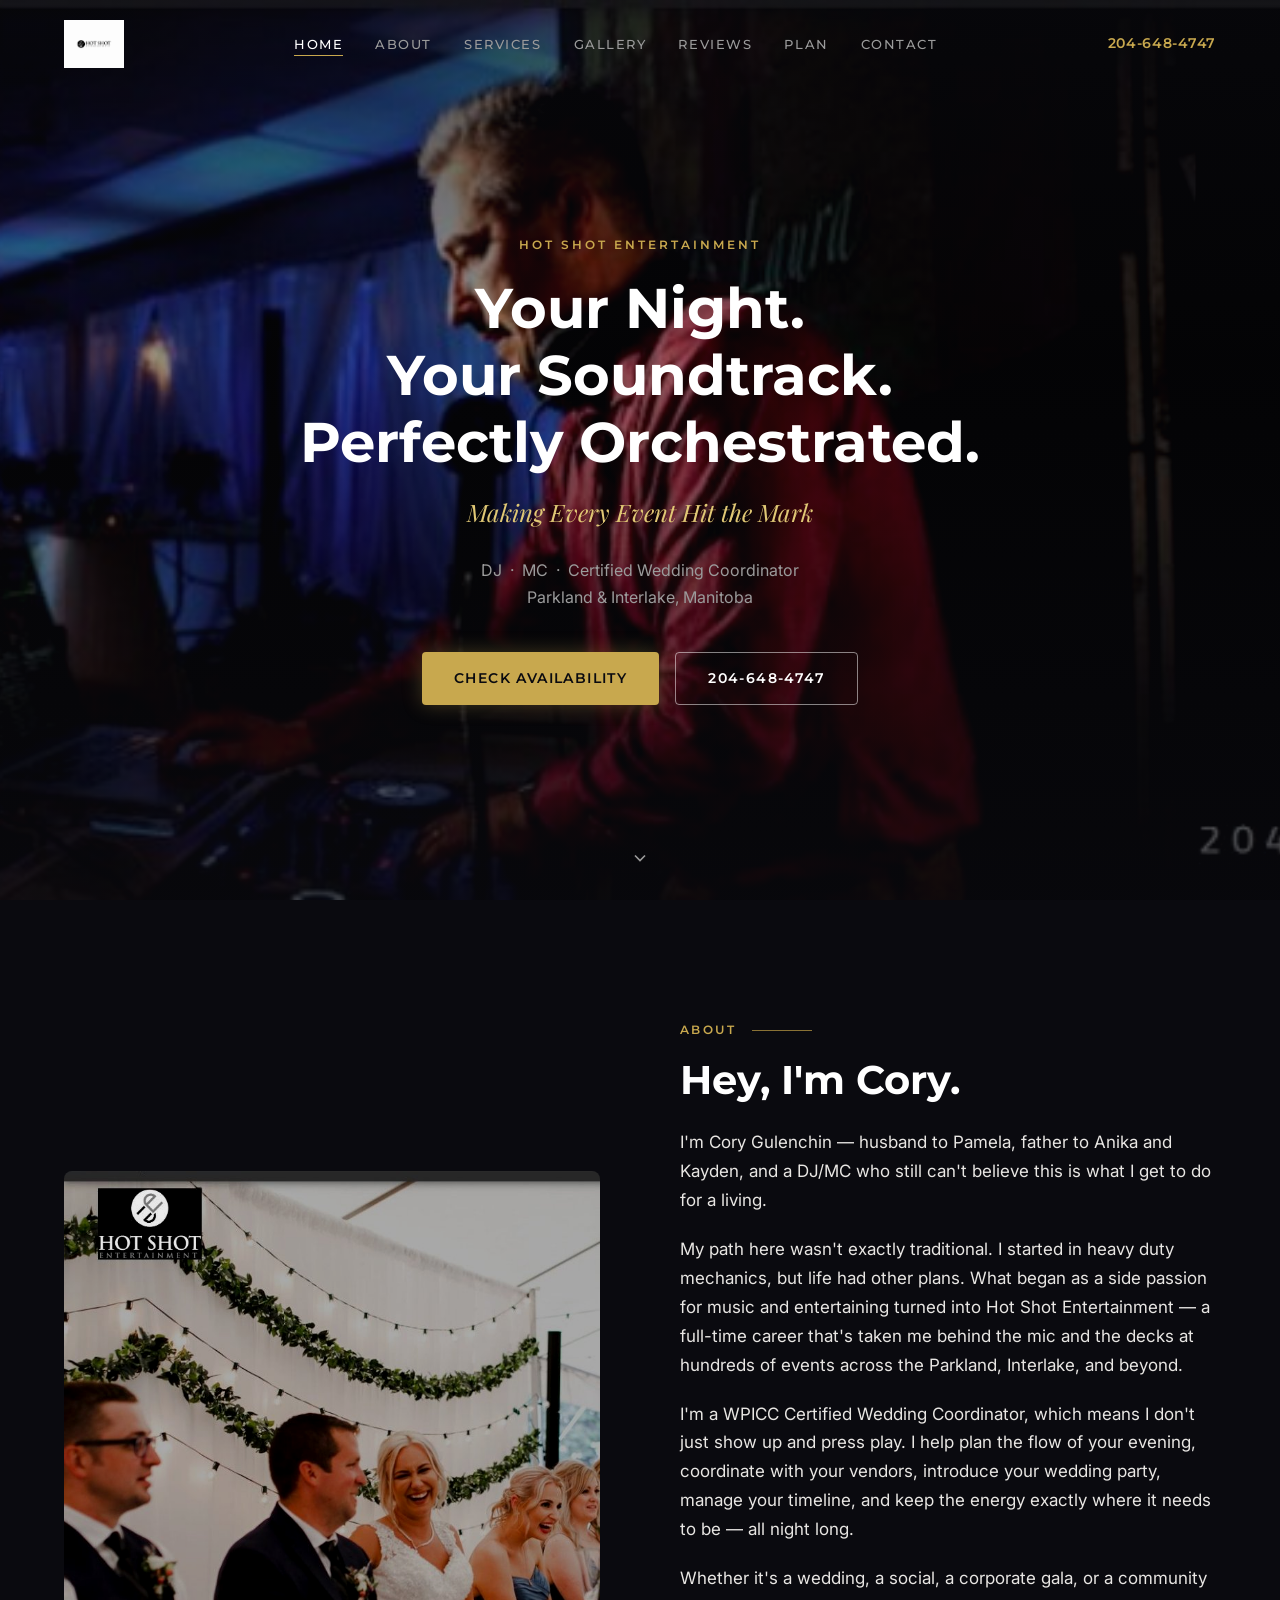
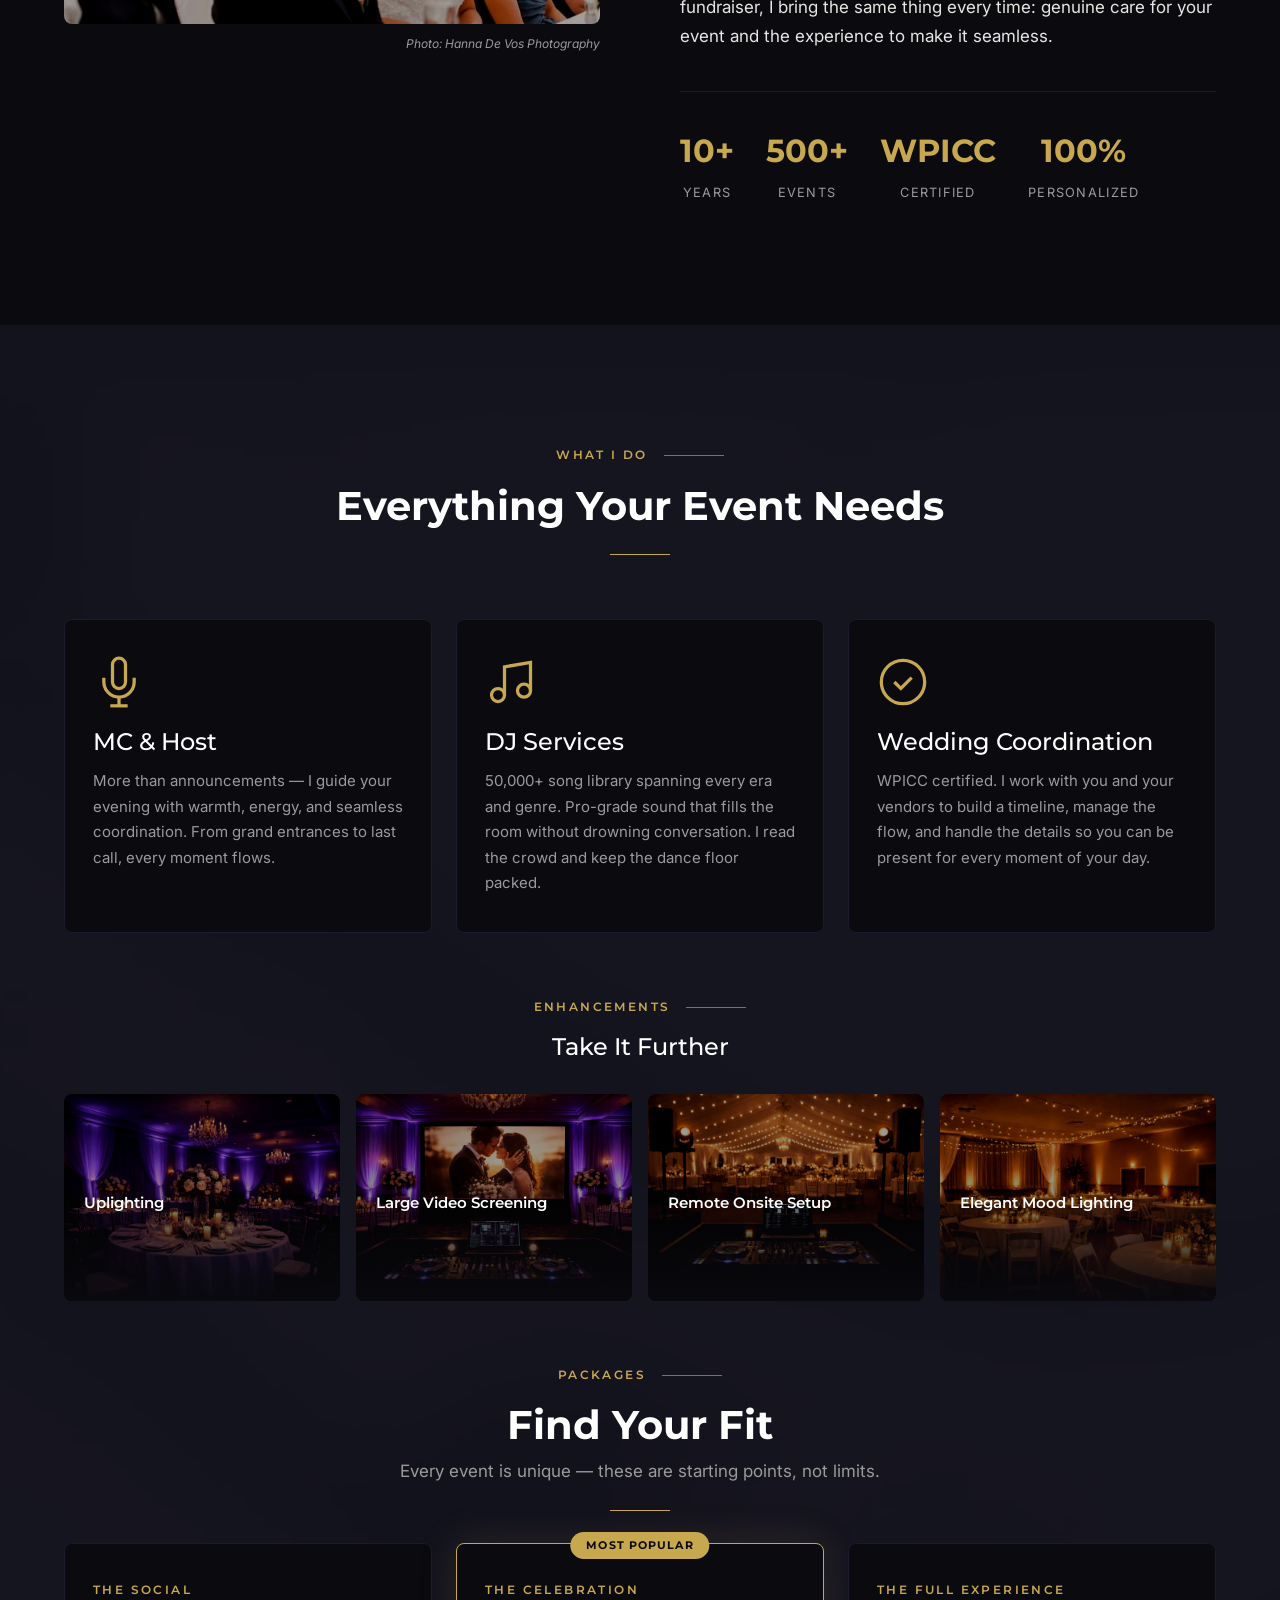
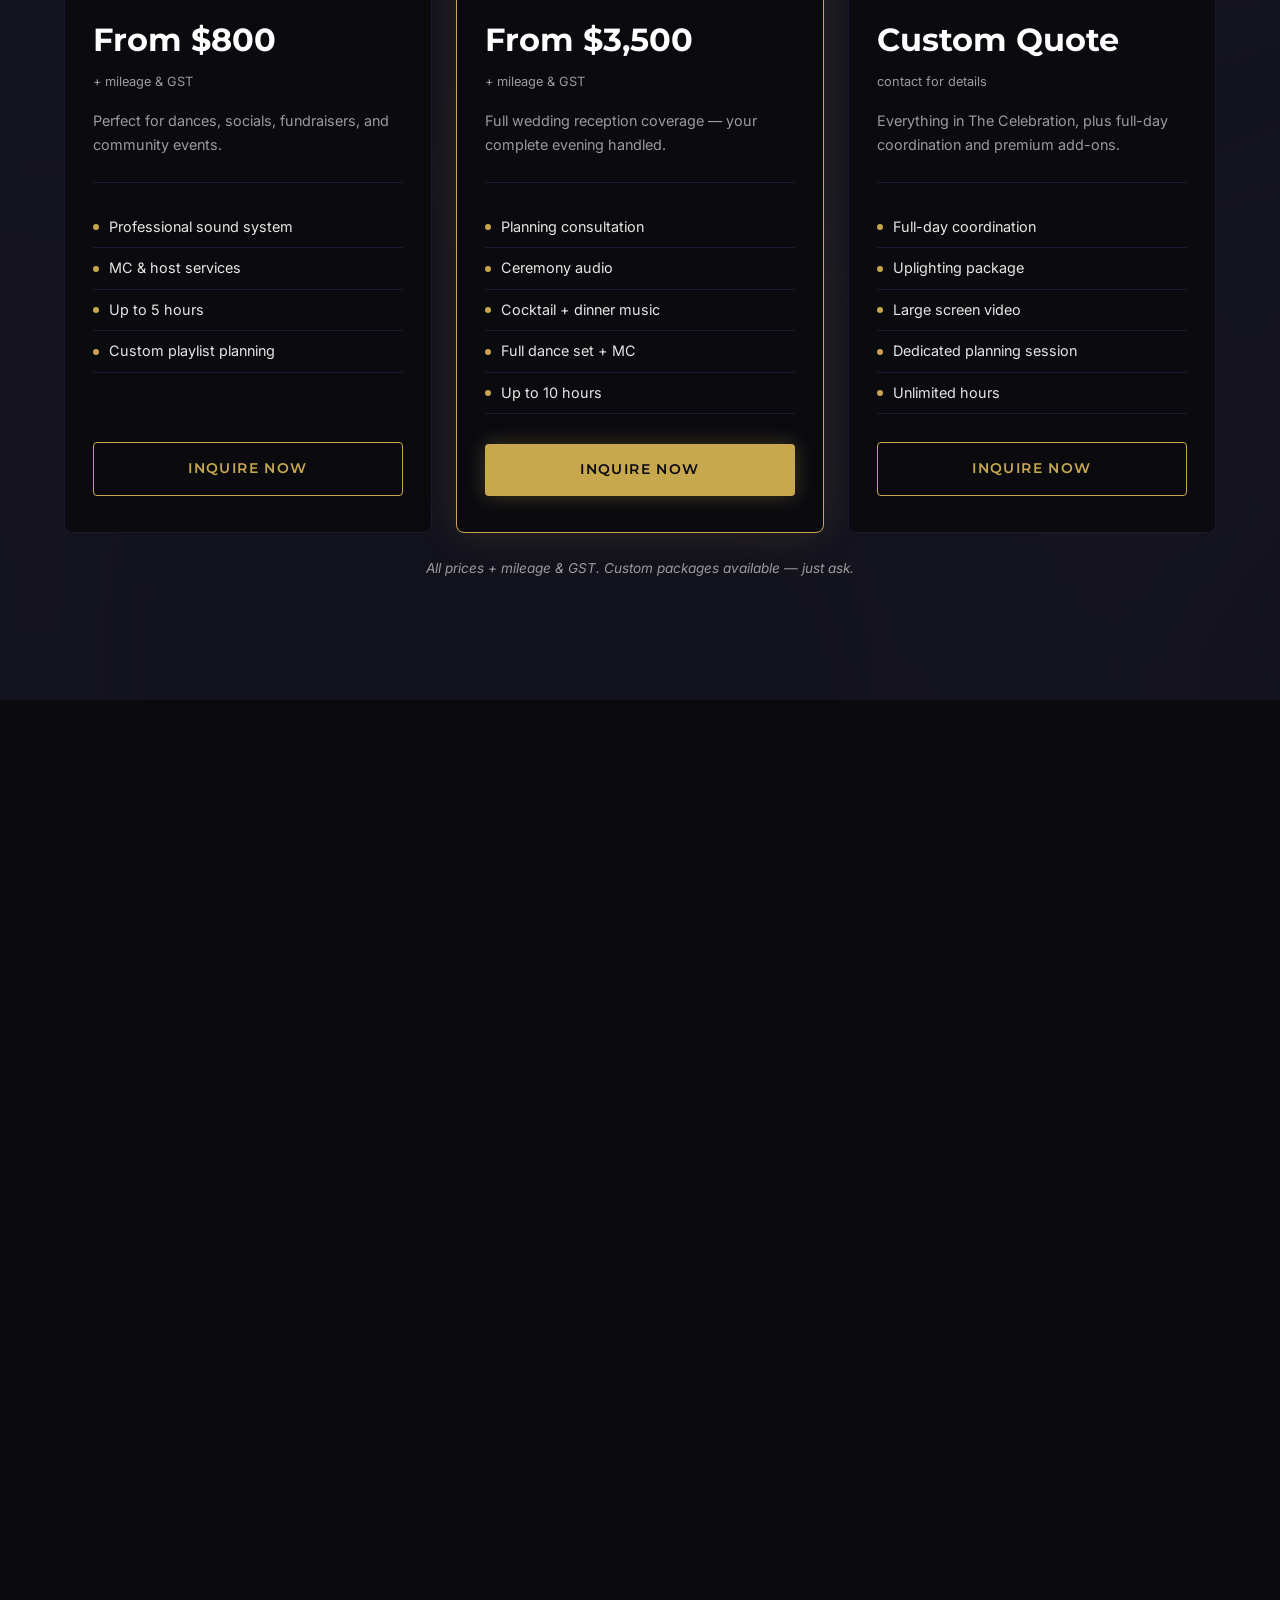
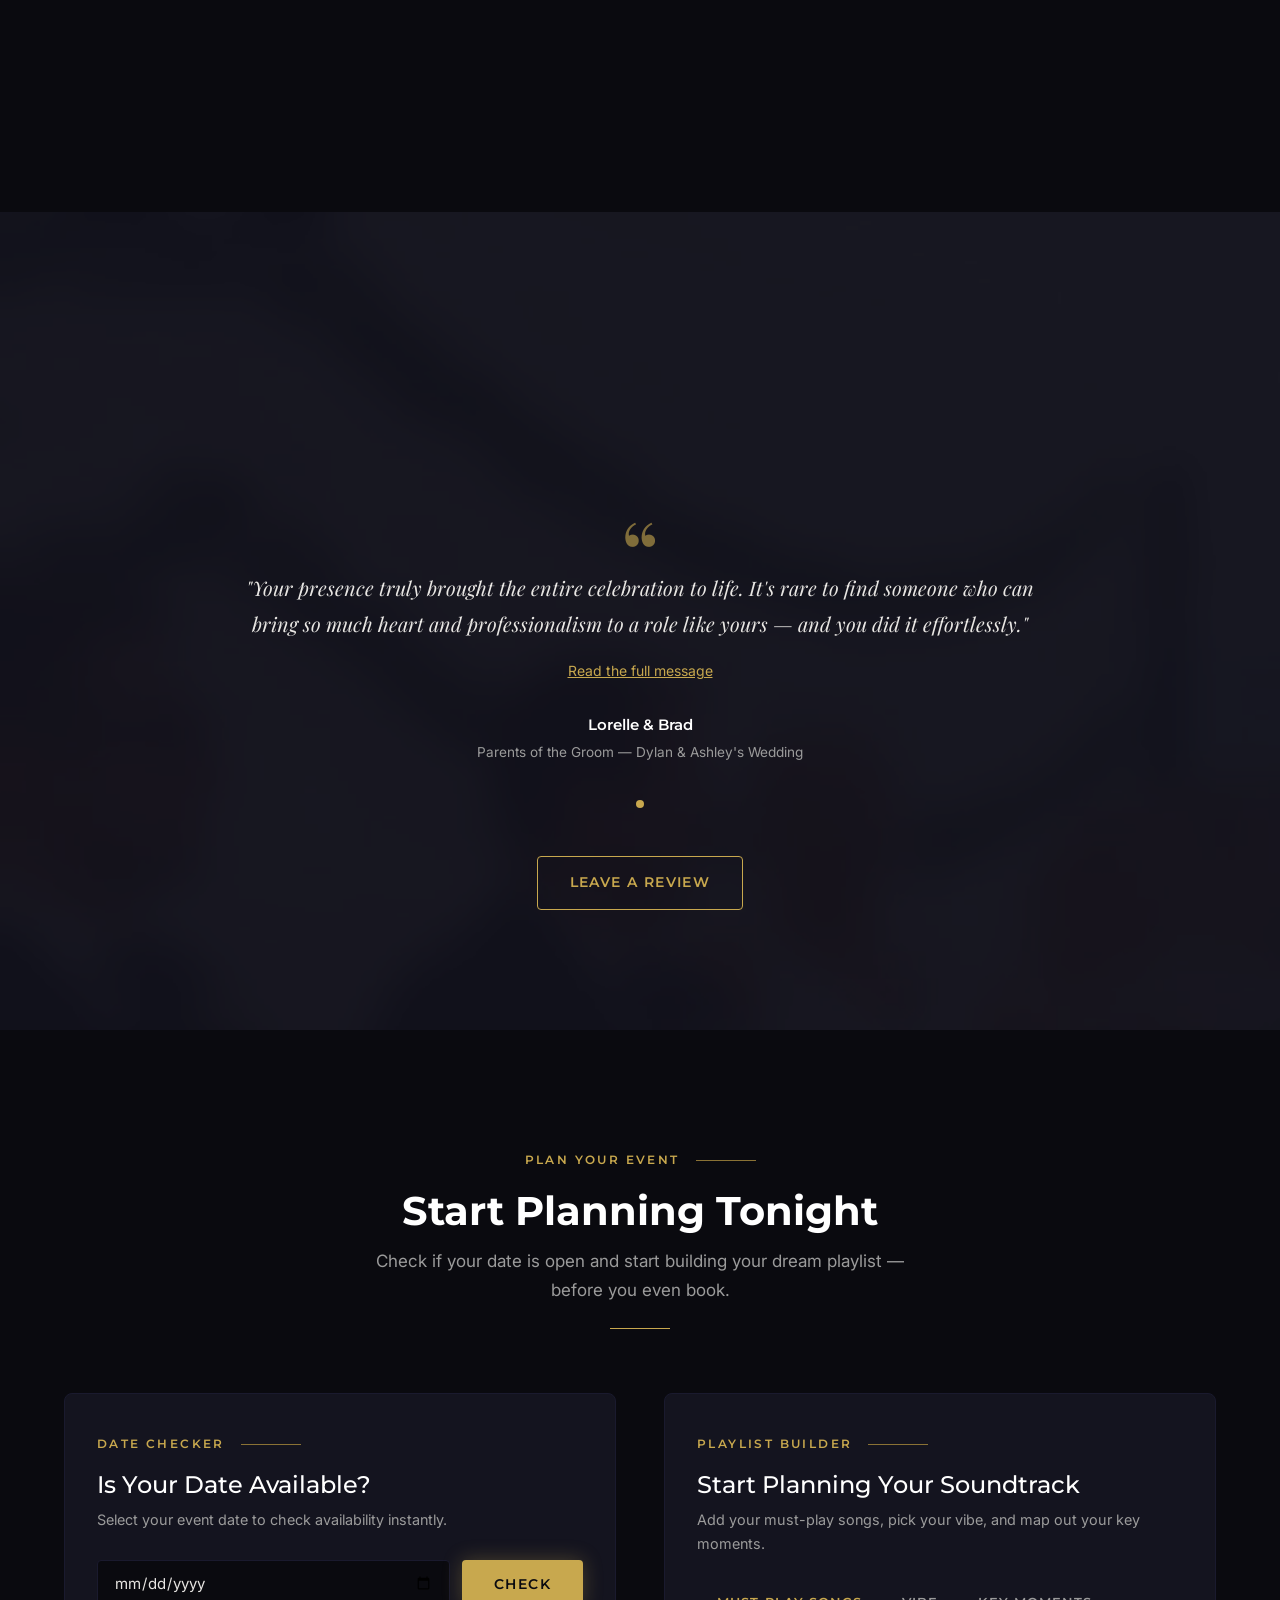
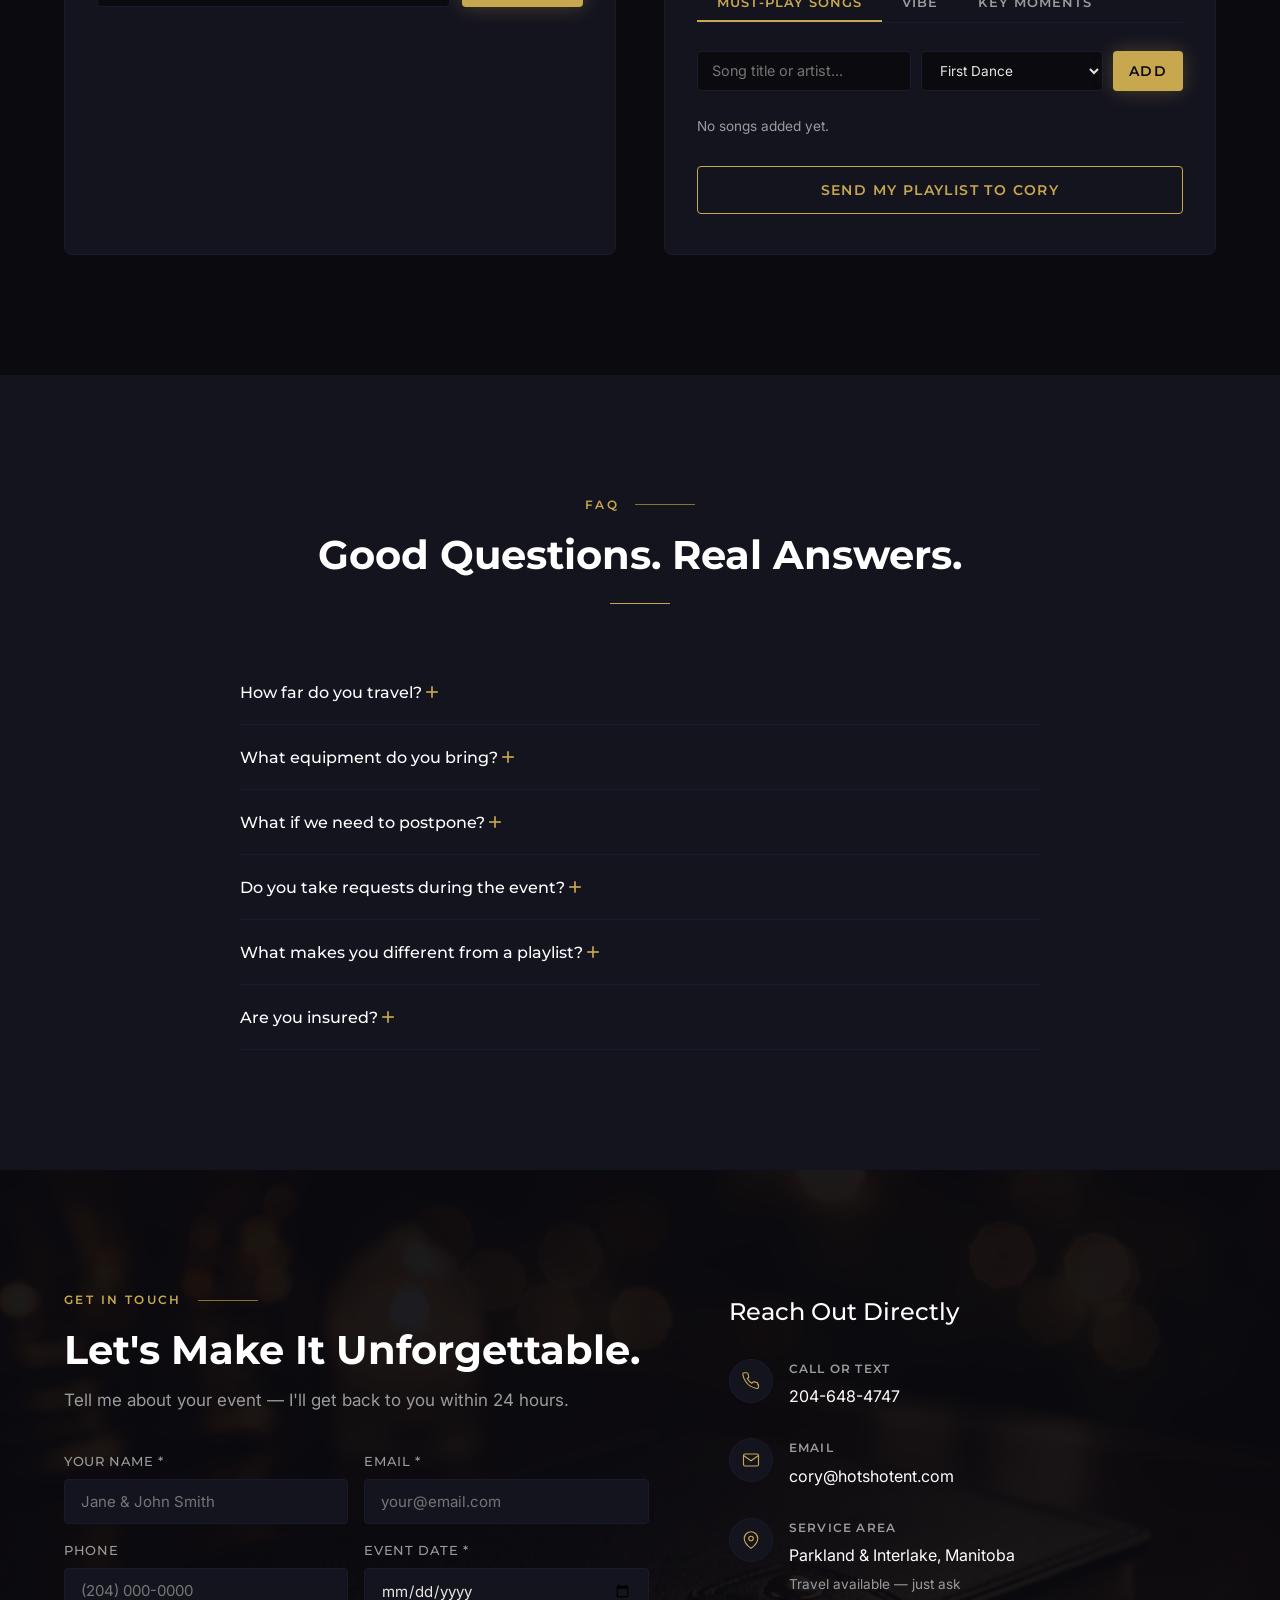
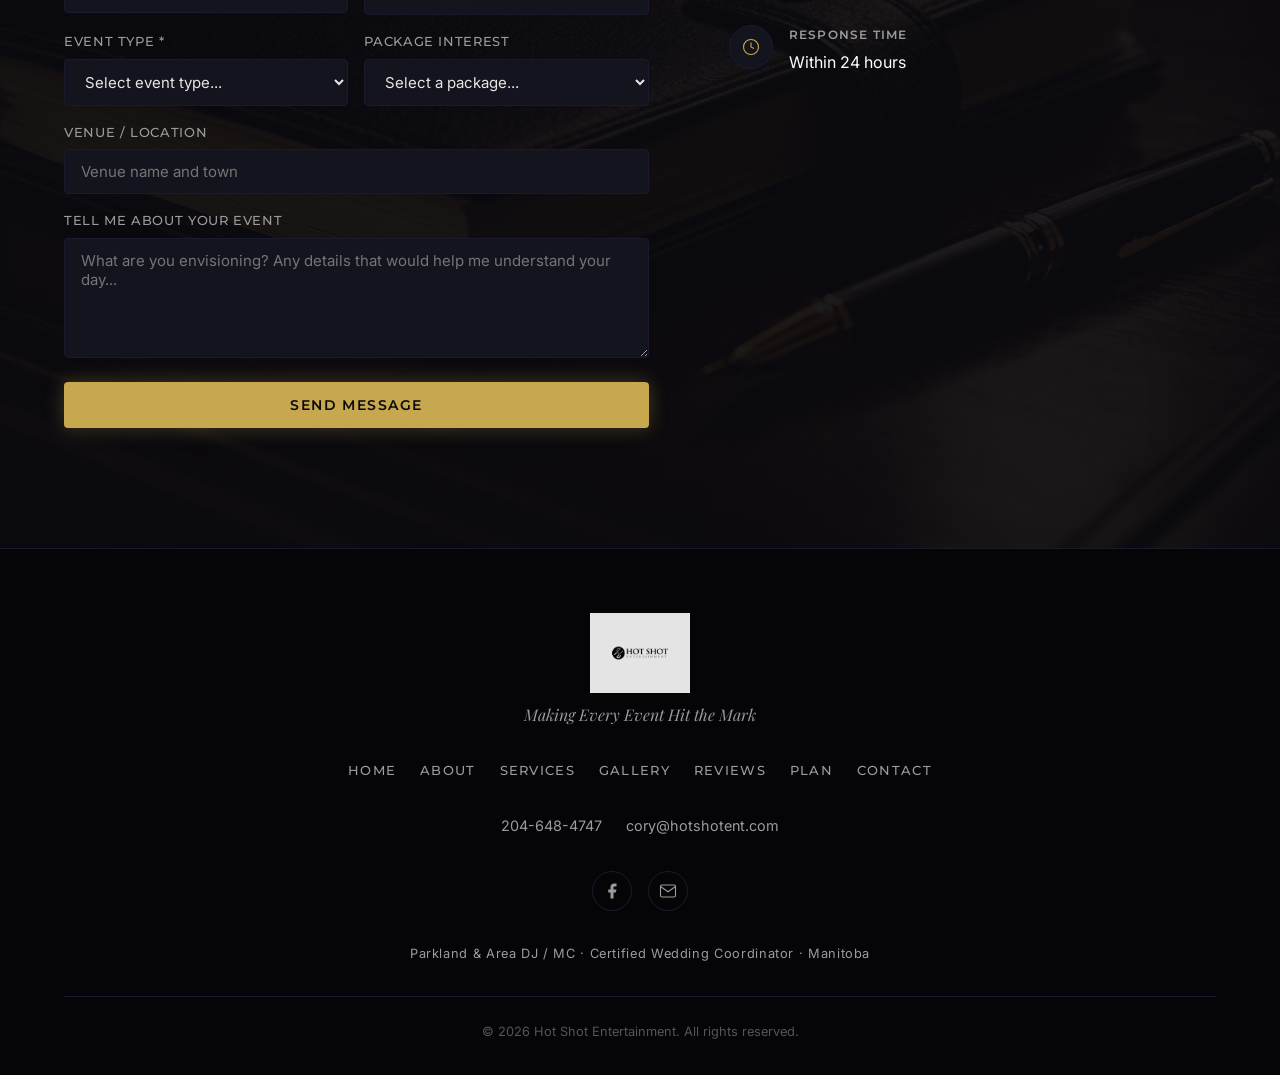
==== index.html @ c45ab9f6 "fix truncated index - restore all sections" ====
<!DOCTYPE html>
<html lang="en">
<head>
  <meta charset="UTF-8">
  <meta name="viewport" content="width=device-width, initial-scale=1.0">
  <meta name="description" content="Hot Shot Entertainment — DJ, MC & Certified Wedding Coordinator serving the Parkland & Interlake regions of Manitoba. Call Cory at 204-648-4747.">
  <meta name="keywords" content="DJ Manitoba, wedding DJ, MC, wedding coordinator, Parkland, Interlake, Hot Shot Entertainment, Cory Gulenchin">
  <meta property="og:title" content="Hot Shot Entertainment — Making Every Event Hit the Mark">
  <meta property="og:description" content="DJ / MC / Certified Wedding Coordinator serving Parkland & Interlake, Manitoba. 204-648-4747">
  <meta property="og:image" content="images/wedding-party.jpg">
  <meta property="og:type" content="website">
  <title>Hot Shot Entertainment | DJ / MC / Wedding Coordinator — Manitoba</title>
  <link rel="icon" href="favicon.ico" type="image/x-icon">
  <link rel="apple-touch-icon" href="apple-touch-icon.png">
  <link rel="preconnect" href="https://fonts.googleapis.com">
  <link rel="preconnect" href="https://fonts.gstatic.com" crossorigin>
  <link rel="stylesheet" href="css/styles.css">
</head>
<body>

<!-- NAV -->
<nav id="navbar">
  <div class="container nav-inner">
    <a href="#home" class="nav-logo">
      <img src="images/hot_shot_black_vector_crop.png" alt="Hot Shot Entertainment">
    </a>
    <ul class="nav-links">
      <li><a href="#home">Home</a></li>
      <li><a href="#about">About</a></li>
      <li><a href="#services">Services</a></li>
      <li><a href="#gallery">Gallery</a></li>
      <li><a href="#testimonials">Reviews</a></li>
      <li><a href="#tools">Plan</a></li>
      <li><a href="#contact">Contact</a></li>
    </ul>
    <div class="nav-right">
      <a href="tel:+12046484747" class="nav-phone">204-648-4747</a>
      <button class="nav-hamburger" aria-label="Menu">
        <span></span><span></span><span></span>
      </button>
    </div>
  </div>
</nav>

<div class="nav-overlay"></div>
<div class="nav-drawer">
  <a href="#home">Home</a>
  <a href="#about">About</a>
  <a href="#services">Services</a>
  <a href="#gallery">Gallery</a>
  <a href="#testimonials">Reviews</a>
  <a href="#tools">Plan Your Event</a>
  <a href="#contact">Contact</a>
  <div class="nav-drawer-contact">
    <p>Ready to talk?</p>
    <a href="tel:+12046484747">204-648-4747</a>
  </div>
</div>

<!-- HERO -->
<section id="home">
  <div class="hero-bg"></div>
  <div class="hero-overlay"></div>
  <div class="hero-content">
    <p class="hero-eyebrow">Hot Shot Entertainment</p>
    <h1>Your Night.<br>Your Soundtrack.<br>Perfectly Orchestrated.</h1>
    <p class="hero-tagline">Making Every Event Hit the Mark</p>
    <p class="hero-sub">DJ &nbsp;·&nbsp; MC &nbsp;·&nbsp; Certified Wedding Coordinator<br>Parkland &amp; Interlake, Manitoba</p>
    <div class="hero-ctas">
      <a href="#contact" class="btn btn-primary">Check Availability</a>
      <a href="tel:+12046484747" class="btn btn-ghost">204-648-4747</a>
    </div>
  </div>
  <div class="hero-scroll">
    <svg viewBox="0 0 24 24" fill="none" stroke="currentColor" stroke-width="2">
      <polyline points="6 9 12 15 18 9"/>
    </svg>
  </div>
</section>

<!-- ABOUT -->
<section id="about" class="section-pad">
  <div class="container">
    <div class="about-grid">
      <div class="about-image-wrap fade-left">
        <img src="images/wedding-party.jpg" alt="Wedding reception — bride and wedding party at head table" loading="lazy">
        <p class="about-photo-credit">Photo: Hanna De Vos Photography</p>
      </div>
      <div class="about-text fade-right">
        <div class="section-label">About</div>
        <h2>Hey, I'm Cory.</h2>
        <div id="about-bio"></div>
        <div class="about-stats">
          <div class="stat-item">
            <span class="stat-number">10+</span>
            <span class="stat-label">Years</span>
          </div>
          <div class="stat-item">
            <span class="stat-number">500+</span>
            <span class="stat-label">Events</span>
          </div>
          <div class="stat-item">
            <span class="stat-number">WPICC</span>
            <span class="stat-label">Certified</span>
          </div>
          <div class="stat-item">
            <span class="stat-number">100%</span>
            <span class="stat-label">Personalized</span>
          </div>
        </div>
      </div>
    </div>
  </div>
</section>

<!-- SERVICES -->
<section id="services" class="section-pad">
  <div class="container" style="position:relative;z-index:1;">
    <div class="services-header fade-up">
      <div class="section-label" style="justify-content:center;">What I Do</div>
      <h2>Everything Your Event Needs</h2>
      <div class="gold-divider"></div>
    </div>
    <div id="core-services" class="core-services"></div>
    <div class="enhancements-label fade-up">
      <div class="section-label" style="justify-content:center;">Enhancements</div>
      <h3 style="color:var(--color-text-bright);margin-bottom:8px;">Take It Further</h3>
    </div>
    <div id="enhancements-grid" class="enhancements-grid"></div>
    <div class="packages-label fade-up">
      <div class="section-label" style="justify-content:center;margin-top:32px;">Packages</div>
      <h2>Find Your Fit</h2>
      <p style="color:var(--color-text-muted);margin-top:8px;">Every event is unique — these are starting points, not limits.</p>
      <div class="gold-divider"></div>
    </div>
    <div id="packages-grid" class="packages-grid"></div>
    <p class="packages-note">All prices + mileage &amp; GST. Custom packages available — just ask.</p>
  </div>
</section>

<!-- GALLERY -->
<section id="gallery" class="section-pad">
  <div class="container">
    <div class="gallery-header fade-up">
      <div class="section-label" style="justify-content:center;">Gallery</div>
      <h2>Moments Worth Making</h2>
      <div class="gold-divider"></div>
    </div>
    <div id="gallery-grid" class="gallery-grid"></div>
    <div class="gallery-footer fade-up">
      <p>More photos coming soon — follow along on Facebook for event highlights.</p>
      <a href="https://www.facebook.com/hotshotent" target="_blank" rel="noopener" class="btn btn-gold-outline">View Facebook Gallery</a>
    </div>
  </div>
</section>

<!-- TESTIMONIALS -->
<section id="testimonials" class="section-pad">
  <div class="container">
    <div class="testimonials-inner">
      <div class="testimonials-header fade-up">
        <div class="section-label" style="justify-content:center;">Reviews</div>
        <h2>What Couples Say</h2>
        <div class="gold-divider"></div>
      </div>
      <span class="quote-mark fade-up">&ldquo;</span>
      <div id="testimonials-list"></div>
      <div id="testimonial-dots" class="testimonial-dots"></div>
      <div class="testimonials-cta fade-up">
        <a href="https://search.google.com/local/writereview?placeid=GOOGLE_PLACE_ID" target="_blank" rel="noopener" class="btn btn-gold-outline">Leave a Review</a>
      </div>
    </div>
  </div>
</section>

<!-- TOOLS -->
<section id="tools" class="section-pad">
  <div class="container">
    <div class="tools-header fade-up">
      <div class="section-label" style="justify-content:center;">Plan Your Event</div>
      <h2>Start Planning Tonight</h2>
      <p style="color:var(--color-text-muted);max-width:540px;margin:12px auto 0;">Check if your date is open and start building your dream playlist — before you even book.</p>
      <div class="gold-divider"></div>
    </div>
    <div class="tools-grid">

      <div class="tool-card fade-left">
        <div class="section-label">Date Checker</div>
        <h3>Is Your Date Available?</h3>
        <p>Select your event date to check availability instantly.</p>
        <div class="date-input-wrap">
          <input type="date" id="date-check-input" aria-label="Select your event date">
          <button id="date-check-btn" class="btn btn-primary">Check</button>
        </div>
        <div id="date-result" class="date-result"></div>
        <div id="date-result-cta" class="date-result-cta" style="display:none;"></div>
      </div>

      <div class="tool-card fade-right">
        <div class="section-label">Playlist Builder</div>
        <h3>Start Planning Your Soundtrack</h3>
        <p>Add your must-play songs, pick your vibe, and map out your key moments.</p>
        <div class="playlist-tabs">
          <button class="playlist-tab active" data-panel="tab-songs">Must-Play Songs</button>
          <button class="playlist-tab" data-panel="tab-vibes">Vibe</button>
          <button class="playlist-tab" data-panel="tab-timeline">Key Moments</button>
        </div>
        <div id="tab-songs" class="playlist-panel active">
          <div class="song-input-row">
            <input type="text" id="song-input" placeholder="Song title or artist...">
            <select id="song-category">
              <option>First Dance</option>
              <option>Father-Daughter</option>
              <option>Mother-Son</option>
              <option>Party Starters</option>
              <option>Dinner / Background</option>
              <option>Line Dances</option>
              <option>Do NOT Play</option>
            </select>
            <button id="song-add-btn" class="btn btn-primary" style="padding:10px 16px;">Add</button>
          </div>
          <div id="song-list" class="song-list"></div>
        </div>
        <div id="tab-vibes" class="playlist-panel">
          <div class="vibe-grid">
            <div class="vibe-chip" data-vibe="Classic Rock">Classic Rock</div>
            <div class="vibe-chip" data-vibe="Country">Country</div>
            <div class="vibe-chip" data-vibe="Top 40">Top 40</div>
            <div class="vibe-chip" data-vibe="R&B / Soul">R&B / Soul</div>
            <div class="vibe-chip" data-vibe="80s">80s</div>
            <div class="vibe-chip" data-vibe="90s">90s</div>
            <div class="vibe-chip" data-vibe="2000s">2000s</div>
            <div class="vibe-chip" data-vibe="Motown">Motown</div>
            <div class="vibe-chip" data-vibe="EDM / Dance">EDM / Dance</div>
            <div class="vibe-chip" data-vibe="Indie">Indie</div>
            <div class="vibe-chip" data-vibe="Jazz / Swing">Jazz / Swing</div>
            <div class="vibe-chip" data-vibe="Classic Love Songs">Classic Love Songs</div>
          </div>
        </div>
        <div id="tab-timeline" class="playlist-panel">
          <div class="timeline-list">
            <div class="timeline-row">
              <label>Grand Entrance</label>
              <input type="text" name="grand-entrance" placeholder="Song name...">
            </div>
            <div class="timeline-row">
              <label>First Dance</label>
              <input type="text" name="first-dance" placeholder="Song name...">
            </div>
            <div class="timeline-row">
              <label>Father-Daughter Dance</label>
              <input type="text" name="father-daughter" placeholder="Song name...">
            </div>
            <div class="timeline-row">
              <label>Mother-Son Dance</label>
              <input type="text" name="mother-son" placeholder="Song name...">
            </div>
            <div class="timeline-row">
              <label>Cake Cutting</label>
              <input type="text" name="cake-cutting" placeholder="Song name...">
            </div>
            <div class="timeline-row">
              <label>Bouquet Toss</label>
              <input type="text" name="bouquet-toss" placeholder="Song name...">
            </div>
            <div class="timeline-row">
              <label>Last Song of the Night</label>
              <input type="text" name="last-song" placeholder="Song name...">
            </div>
          </div>
        </div>
        <button id="playlist-send-btn" class="btn btn-gold-outline playlist-send" style="margin-top:20px;">
          Send My Playlist to Cory
        </button>
      </div>

    </div>
  </div>
</section>

<!-- FAQ -->
<section id="faq" class="section-pad">
  <div class="container">
    <div class="faq-header fade-up">
      <div class="section-label" style="justify-content:center;">FAQ</div>
      <h2>Good Questions. Real Answers.</h2>
      <div class="gold-divider"></div>
    </div>
    <div id="faq-list" class="faq-list"></div>
  </div>
</section>

<!-- CONTACT -->
<section id="contact" class="section-pad">
  <div class="container">
    <div class="contact-grid">
      <div>
        <div class="contact-header fade-up">
          <div class="section-label">Get In Touch</div>
          <h2>Let's Make It Unforgettable.</h2>
          <p>Tell me about your event — I'll get back to you within 24 hours.</p>
        </div>
        <form id="contact-form" class="contact-form fade-up"
              name="contact" method="POST" data-netlify="true"
              netlify-honeypot="bot-field">
          <input type="hidden" name="form-name" value="contact">
          <input type="hidden" name="playlist-data" value="">
          <p style="display:none;"><label>Do not fill: <input name="bot-field"></label></p>
          <div class="form-row">
            <div class="form-group">
              <label for="fname">Your Name *</label>
              <input type="text" id="fname" name="name" required placeholder="Jane & John Smith">
            </div>
            <div class="form-group">
              <label for="femail">Email *</label>
              <input type="email" id="femail" name="email" required placeholder="your@email.com">
            </div>
          </div>
          <div class="form-row">
            <div class="form-group">
              <label for="fphone">Phone</label>
              <input type="tel" id="fphone" name="phone" placeholder="(204) 000-0000">
            </div>
            <div class="form-group">
              <label for="fevent-date">Event Date *</label>
              <input type="date" id="fevent-date" name="event-date" required>
            </div>
          </div>
          <div class="form-row">
            <div class="form-group">
              <label for="fevent-type">Event Type *</label>
              <select id="fevent-type" name="event-type" required>
                <option value="" disabled selected>Select event type...</option>
                <option>Wedding</option>
                <option>Wedding Social</option>
                <option>Corporate Event</option>
                <option>Fundraiser</option>
                <option>Golf Tournament</option>
                <option>Dance</option>
                <option>Other</option>
              </select>
            </div>
            <div class="form-group">
              <label for="fpackage">Package Interest</label>
              <select id="fpackage" name="package">
                <option value="" disabled selected>Select a package...</option>
                <option>The Social</option>
                <option>The Celebration</option>
                <option>The Full Experience</option>
                <option>Not Sure Yet</option>
              </select>
            </div>
          </div>
          <div class="form-group">
            <label for="fvenue">Venue / Location</label>
            <input type="text" id="fvenue" name="venue" placeholder="Venue name and town">
          </div>
          <div class="form-group">
            <label for="fmessage">Tell Me About Your Event</label>
            <textarea id="fmessage" name="message" placeholder="What are you envisioning? Any details that would help me understand your day..."></textarea>
          </div>
          <button type="submit" class="btn btn-primary form-submit">Send Message</button>
        </form>
        <div id="form-success" class="form-success">
          <h3>Message received!</h3>
          <p>Thanks for reaching out — I'll get back to you within 24 hours.<br><strong>— Cory</strong></p>
        </div>
      </div>

      <div class="contact-info fade-right">
        <h3>Reach Out Directly</h3>
        <div class="contact-info-item">
          <div class="contact-info-icon">
            <svg viewBox="0 0 24 24" fill="none" stroke="currentColor" stroke-width="1.5">
              <path d="M22 16.92v3a2 2 0 0 1-2.18 2 19.79 19.79 0 0 1-8.63-3.07A19.5 19.5 0 0 1 4.5 12 19.79 19.79 0 0 1 1.15 3.18 2 2 0 0 1 3.12 1h3a2 2 0 0 1 2 1.72c.127.96.361 1.903.7 2.81a2 2 0 0 1-.45 2.11L7.09 8.91a16 16 0 0 0 6 6l1.27-1.27a2 2 0 0 1 2.11-.45c.907.339 1.85.573 2.81.7A2 2 0 0 1 21 16.92z"/>
            </svg>
          </div>
          <div class="contact-info-text">
            <div class="label">Call or Text</div>
            <a href="tel:+12046484747" id="contact-phone">204-648-4747</a>
          </div>
        </div>
        <div class="contact-info-item">
          <div class="contact-info-icon">
            <svg viewBox="0 0 24 24" fill="none" stroke="currentColor" stroke-width="1.5">
              <path d="M4 4h16c1.1 0 2 .9 2 2v12c0 1.1-.9 2-2 2H4c-1.1 0-2-.9-2-2V6c0-1.1.9-2 2-2z"/>
              <polyline points="22,6 12,13 2,6"/>
            </svg>
          </div>
          <div class="contact-info-text">
            <div class="label">Email</div>
            <a href="mailto:cory@hotshotent.com" id="contact-email">cory@hotshotent.com</a>
          </div>
        </div>
        <div class="contact-info-item">
          <div class="contact-info-icon">
            <svg viewBox="0 0 24 24" fill="none" stroke="currentColor" stroke-width="1.5">
              <path d="M21 10c0 7-9 13-9 13s-9-6-9-13a9 9 0 0 1 18 0z"/>
              <circle cx="12" cy="10" r="3"/>
            </svg>
          </div>
          <div class="contact-info-text">
            <div class="label">Service Area</div>
            <p>Parkland &amp; Interlake, Manitoba<br>
            <span style="font-size:0.85rem;color:var(--color-text-muted);">Travel available — just ask</span></p>
          </div>
        </div>
        <div class="contact-info-item">
          <div class="contact-info-icon">
            <svg viewBox="0 0 24 24" fill="none" stroke="currentColor" stroke-width="1.5">
              <circle cx="12" cy="12" r="10"/>
              <polyline points="12 6 12 12 16 14"/>
            </svg>
          </div>
          <div class="contact-info-text">
            <div class="label">Response Time</div>
            <p>Within 24 hours</p>
          </div>
        </div>
      </div>

    </div>
  </div>
</section>

<!-- FOOTER -->
<footer>
  <div class="container footer-inner">
    <div class="footer-logo">
      <img src="images/hot_shot_black_vector_crop.png" alt="Hot Shot Entertainment">
      <p class="footer-tagline">Making Every Event Hit the Mark</p>
    </div>
    <nav class="footer-nav">
      <a href="#home">Home</a>
      <a href="#about">About</a>
      <a href="#services">Services</a>
      <a href="#gallery">Gallery</a>
      <a href="#testimonials">Reviews</a>
      <a href="#tools">Plan</a>
      <a href="#contact">Contact</a>
    </nav>
    <div class="footer-contact">
      <a href="tel:+12046484747" id="footer-phone">204-648-4747</a>
      <a href="mailto:cory@hotshotent.com" id="footer-email">cory@hotshotent.com</a>
    </div>
    <div class="footer-social">
      <a href="https://www.facebook.com/hotshotent" id="social-fb" target="_blank" rel="noopener" aria-label="Facebook">
        <svg viewBox="0 0 24 24" fill="currentColor">
          <path d="M18 2h-3a5 5 0 0 0-5 5v3H7v4h3v8h4v-8h3l1-4h-4V7a1 1 0 0 1 1-1h3z"/>
        </svg>
      </a>
      <a href="mailto:cory@hotshotent.com" aria-label="Email">
        <svg viewBox="0 0 24 24" fill="none" stroke="currentColor" stroke-width="1.5">
          <path d="M4 4h16c1.1 0 2 .9 2 2v12c0 1.1-.9 2-2 2H4c-1.1 0-2-.9-2-2V6c0-1.1.9-2 2-2z"/>
          <polyline points="22,6 12,13 2,6"/>
        </svg>
      </a>
    </div>
    <p class="footer-region">Parkland &amp; Area DJ / MC · Certified Wedding Coordinator · Manitoba</p>
    <p class="footer-copy" id="footer-copy"></p>
  </div>
</footer>

<!-- LIGHTBOX -->
<div id="lightbox" class="lightbox">
  <button id="lightbox-close" class="lightbox-close" aria-label="Close">&times;</button>
  <img id="lightbox-img" src="" alt="">
</div>

<script src="js/config.js"></script>
<script src="js/main.js"></script>
<script src="js/tools.js"></script>
</body>
</html>
---- css/styles.css ----
/* ============================================================
   HOT SHOT ENTERTAINMENT — styles.css
   ============================================================ */

@import url('https://fonts.googleapis.com/css2?family=Montserrat:wght@300;500;600;700&family=Inter:wght@400;500&family=Playfair+Display:ital,wght@1,400&display=swap');

:root {
  --color-bg:          #0a0a0f;
  --color-bg-elevated: #14141f;
  --color-bg-subtle:   #1a1a2e;
  --color-gold:        #c8a84e;
  --color-gold-light:  #e0c875;
  --color-gold-dim:    #8a7235;
  --color-text:        #e8e6e3;
  --color-text-muted:  #9b9b9b;
  --color-text-bright: #ffffff;
  --color-success:     #4caf50;
  --color-cta:         #c8a84e;
  --color-cta-hover:   #e0c875;
  --overlay-hero:      rgba(10,10,15,0.55);
  --overlay-heavy:     rgba(10,10,15,0.82);
  --radius:            8px;
  --transition:        0.3s ease;
  --max-width:         1200px;
}

/* ── RESET ── */
*, *::before, *::after { box-sizing: border-box; margin: 0; padding: 0; }
html { scroll-behavior: smooth; font-size: 16px; }
body {
  font-family: 'Inter', sans-serif;
  background: var(--color-bg);
  color: var(--color-text);
  line-height: 1.7;
  overflow-x: hidden;
}
img { max-width: 100%; display: block; }
a { color: inherit; text-decoration: none; }
ul { list-style: none; }
button { cursor: pointer; font-family: inherit; border: none; background: none; }

/* ── TYPOGRAPHY ── */
h1, h2, h3, h4 { font-family: 'Montserrat', sans-serif; line-height: 1.2; }
h1 { font-size: clamp(2rem, 5vw, 3.5rem); font-weight: 700; color: var(--color-text-bright); }
h2 { font-size: clamp(1.6rem, 3.5vw, 2.5rem); font-weight: 700; color: var(--color-text-bright); }
h3 { font-size: clamp(1.1rem, 2vw, 1.5rem); font-weight: 500; color: var(--color-text-bright); }
p  { font-size: 1.0625rem; color: var(--color-text); }

/* ── UTILITIES ── */
.container { max-width: var(--max-width); margin: 0 auto; padding: 0 24px; }
.section-pad { padding: 80px 0; }
@media (min-width: 1024px) { .section-pad { padding: 120px 0; } }

.section-label {
  display: flex; align-items: center; gap: 16px;
  font-family: 'Montserrat', sans-serif;
  font-size: 0.75rem; font-weight: 600;
  letter-spacing: 0.2em; text-transform: uppercase;
  color: var(--color-gold); margin-bottom: 16px;
}
.section-label::after {
  content: ''; display: block; width: 60px; height: 1px;
  background: var(--color-gold-dim);
}

.gold-divider {
  width: 60px; height: 1px;
  background: var(--color-gold);
  margin: 24px auto;
}

/* ── BUTTONS ── */
.btn {
  display: inline-flex; align-items: center; gap: 8px;
  font-family: 'Montserrat', sans-serif;
  font-size: 0.875rem; font-weight: 600;
  letter-spacing: 0.1em; text-transform: uppercase;
  padding: 14px 32px; border-radius: 4px;
  transition: all var(--transition);
}
.btn-primary {
  background: var(--color-gold); color: #0a0a0f;
  box-shadow: 0 0 20px rgba(200,168,78,0.3);
}
.btn-primary:hover {
  background: var(--color-gold-light);
  box-shadow: 0 0 30px rgba(200,168,78,0.5);
  transform: translateY(-2px);
}
.btn-ghost {
  background: transparent; color: var(--color-text-bright);
  border: 1.5px solid rgba(255,255,255,0.5);
}
.btn-ghost:hover {
  border-color: var(--color-gold); color: var(--color-gold);
  transform: translateY(-2px);
}
.btn-gold-outline {
  background: transparent; color: var(--color-gold);
  border: 1.5px solid var(--color-gold);
}
.btn-gold-outline:hover {
  background: var(--color-gold); color: #0a0a0f;
  transform: translateY(-2px);
}

/* ── SCROLL ANIMATIONS ── */
.fade-up {
  opacity: 0; transform: translateY(30px);
  transition: opacity 0.6s ease, transform 0.6s ease;
}
.fade-up.visible { opacity: 1; transform: translateY(0); }
.fade-left {
  opacity: 0; transform: translateX(-30px);
  transition: opacity 0.6s ease, transform 0.6s ease;
}
.fade-left.visible { opacity: 1; transform: translateX(0); }
.fade-right {
  opacity: 0; transform: translateX(30px);
  transition: opacity 0.6s ease, transform 0.6s ease;
}
.fade-right.visible { opacity: 1; transform: translateX(0); }

/* ============================================================
   NAVIGATION
   ============================================================ */
#navbar {
  position: fixed; top: 0; left: 0; right: 0; z-index: 1000;
  padding: 20px 0;
  transition: background var(--transition), padding var(--transition), box-shadow var(--transition);
}
#navbar.scrolled {
  background: rgba(20,20,31,0.97);
  backdrop-filter: blur(10px);
  padding: 12px 0;
  box-shadow: 0 2px 30px rgba(0,0,0,0.5);
}
.nav-inner {
  display: flex; align-items: center; justify-content: space-between;
}
.nav-logo img {
  height: 48px; width: auto;
  filter: invert(1) brightness(1);
}
.nav-links {
  display: flex; align-items: center; gap: 32px;
}
.nav-links a {
  font-family: 'Montserrat', sans-serif;
  font-size: 0.8125rem; font-weight: 500;
  letter-spacing: 0.12em; text-transform: uppercase;
  color: var(--color-text-muted);
  transition: color var(--transition);
  position: relative; padding-bottom: 4px;
}
.nav-links a::after {
  content: ''; position: absolute; bottom: 0; left: 0;
  width: 0; height: 1px; background: var(--color-gold);
  transition: width var(--transition);
}
.nav-links a:hover, .nav-links a.active {
  color: var(--color-text-bright);
}
.nav-links a:hover::after, .nav-links a.active::after { width: 100%; }

.nav-phone {
  font-family: 'Montserrat', sans-serif;
  font-size: 0.875rem; font-weight: 600;
  color: var(--color-gold);
  letter-spacing: 0.05em;
  transition: color var(--transition);
}
.nav-phone:hover { color: var(--color-gold-light); }

.nav-right { display: flex; align-items: center; gap: 24px; }

/* Hamburger */
.nav-hamburger {
  display: none; flex-direction: column; gap: 5px;
  width: 28px; padding: 4px 0;
}
.nav-hamburger span {
  display: block; height: 2px; background: var(--color-text-bright);
  transition: all var(--transition); border-radius: 2px;
}
.nav-hamburger.open span:nth-child(1) { transform: rotate(45deg) translate(5px, 5px); }
.nav-hamburger.open span:nth-child(2) { opacity: 0; }
.nav-hamburger.open span:nth-child(3) { transform: rotate(-45deg) translate(5px, -5px); }

/* Mobile drawer */
.nav-drawer {
  position: fixed; top: 0; right: -100%; width: min(320px, 85vw);
  height: 100vh; background: var(--color-bg-elevated);
  z-index: 999; padding: 100px 40px 40px;
  transition: right 0.35s cubic-bezier(0.4, 0, 0.2, 1);
  display: flex; flex-direction: column; gap: 32px;
  border-left: 1px solid var(--color-bg-subtle);
}
.nav-drawer.open { right: 0; }
.nav-drawer a {
  font-family: 'Montserrat', sans-serif;
  font-size: 1.1rem; font-weight: 500;
  letter-spacing: 0.1em; text-transform: uppercase;
  color: var(--color-text); transition: color var(--transition);
  padding-bottom: 16px;
  border-bottom: 1px solid var(--color-bg-subtle);
}
.nav-drawer a:hover { color: var(--color-gold); }
.nav-drawer-contact { margin-top: auto; }
.nav-drawer-contact p {
  font-size: 0.875rem; color: var(--color-text-muted); margin-bottom: 8px;
}
.nav-drawer-contact a {
  font-size: 1rem; color: var(--color-gold);
  border: none; padding-bottom: 0; letter-spacing: 0.05em;
}
.nav-overlay {
  position: fixed; inset: 0; background: rgba(0,0,0,0.6);
  z-index: 998; opacity: 0; pointer-events: none;
  transition: opacity var(--transition);
}
.nav-overlay.show { opacity: 1; pointer-events: all; }

@media (max-width: 768px) {
  .nav-links { display: none; }
  .nav-phone { display: none; }
  .nav-hamburger { display: flex; }
}

/* ============================================================
   HERO
   ============================================================ */
#home {
  position: relative; min-height: 100vh;
  display: flex; align-items: center; justify-content: center;
  overflow: hidden;
}
.hero-bg {
  position: absolute; inset: 0;
  background-image: url('../images/hero-dj-tall.jpg');
  background-size: cover;
  background-position: center 30%;
  filter: brightness(0.9) contrast(1.05);
}
.hero-overlay {
  position: absolute; inset: 0;
  background: linear-gradient(
    to bottom,
    rgba(10,10,15,0.65) 0%,
    rgba(10,10,15,0.35) 40%,
    rgba(10,10,15,0.75) 100%
  );
}
.hero-content {
  position: relative; z-index: 2;
  text-align: center; padding: 120px 24px 80px;
  max-width: 800px;
}
.hero-eyebrow {
  font-family: 'Montserrat', sans-serif;
  font-size: 0.75rem; font-weight: 600;
  letter-spacing: 0.25em; text-transform: uppercase;
  color: var(--color-gold); margin-bottom: 20px;
  opacity: 0; animation: fadeUp 0.8s ease 0.2s forwards;
}
.hero-content h1 {
  margin-bottom: 16px;
  opacity: 0; animation: fadeUp 0.8s ease 0.5s forwards;
}
.hero-tagline {
  font-family: 'Playfair Display', serif;
  font-style: italic; font-size: clamp(1.2rem, 2.5vw, 1.5rem);
  color: var(--color-gold-light); margin-bottom: 24px;
  opacity: 0; animation: fadeUp 0.8s ease 0.8s forwards;
}
.hero-sub {
  font-size: 1rem; color: var(--color-text-muted);
  margin-bottom: 40px;
  opacity: 0; animation: fadeUp 0.8s ease 1.0s forwards;
}
.hero-ctas {
  display: flex; gap: 16px; justify-content: center; flex-wrap: wrap;
  opacity: 0; animation: fadeUp 0.8s ease 1.2s forwards;
}
.hero-scroll {
  position: absolute; bottom: 32px; left: 50%; transform: translateX(-50%);
  display: flex; flex-direction: column; align-items: center; gap: 8px;
  color: var(--color-text-muted); font-size: 0.75rem;
  letter-spacing: 0.1em; text-transform: uppercase;
  animation: bounce 2s infinite;
}
.hero-scroll svg { width: 20px; height: 20px; }

@keyframes fadeUp {
  from { opacity: 0; transform: translateY(20px); }
  to   { opacity: 1; transform: translateY(0); }
}
@keyframes bounce {
  0%, 100% { transform: translateX(-50%) translateY(0); }
  50%       { transform: translateX(-50%) translateY(8px); }
}

/* ============================================================
   ABOUT
   ============================================================ */
#about { background: var(--color-bg); }
.about-grid {
  display: grid;
  grid-template-columns: 1fr;
  gap: 48px; align-items: center;
}
@media (min-width: 1024px) {
  .about-grid { grid-template-columns: 1fr 1fr; gap: 80px; }
}
.about-image-wrap {
  position: relative;
}
.about-image-wrap img {
  width: 100%; border-radius: var(--radius);
  filter: brightness(0.9) contrast(1.05);
  transition: transform var(--transition);
}
.about-image-wrap:hover img { transform: scale(1.01); }
.about-photo-credit {
  margin-top: 10px;
  font-size: 0.75rem; color: var(--color-text-muted);
  font-style: italic; text-align: right;
}
.about-text h2 { margin-bottom: 24px; }
.about-text p { margin-bottom: 20px; color: var(--color-text); }
.about-stats {
  display: flex; gap: 32px; margin-top: 40px;
  padding-top: 32px; border-top: 1px solid var(--color-bg-subtle);
  flex-wrap: wrap;
}
.stat-item { text-align: center; }
.stat-number {
  display: block;
  font-family: 'Montserrat', sans-serif;
  font-size: 2rem; font-weight: 700;
  color: var(--color-gold);
}
.stat-label {
  font-size: 0.8rem; color: var(--color-text-muted);
  text-transform: uppercase; letter-spacing: 0.1em;
}

/* ============================================================
   SERVICES
   ============================================================ */
#services {
  background: var(--color-bg-elevated);
  position: relative; overflow: hidden;
}
#services::before {
  content: '';
  position: absolute; inset: 0;
  background-image: url('../images/section-bg-wedding-blur.jpg');
  background-size: cover; background-position: center;
  opacity: 0.06;
}
.services-header { text-align: center; margin-bottom: 64px; }
.services-header h2 { margin-bottom: 16px; }

/* Core Services */
.core-services {
  display: grid;
  grid-template-columns: repeat(auto-fit, minmax(280px, 1fr));
  gap: 24px; margin-bottom: 64px;
}
.service-card {
  background: var(--color-bg);
  border: 1px solid var(--color-bg-subtle);
  border-radius: var(--radius);
  padding: 36px 28px;
  transition: transform var(--transition), border-color var(--transition), box-shadow var(--transition);
}
.service-card:hover {
  transform: translateY(-4px);
  border-color: var(--color-gold-dim);
  box-shadow: 0 8px 40px rgba(200,168,78,0.1);
}
.service-icon {
  width: 52px; height: 52px; margin-bottom: 20px;
  color: var(--color-gold);
}
.service-card h3 { margin-bottom: 12px; }
.service-card p { font-size: 0.9375rem; color: var(--color-text-muted); }

/* Enhancements */
.enhancements-label {
  text-align: center; margin-bottom: 32px;
}
.enhancements-grid {
  display: grid;
  grid-template-columns: repeat(2, 1fr);
  gap: 16px; margin-bottom: 64px;
}
@media (min-width: 768px) {
  .enhancements-grid { grid-template-columns: repeat(4, 1fr); }
}
.enhancement-card {
  position: relative; overflow: hidden;
  border-radius: var(--radius); aspect-ratio: 4/3;
  cursor: default;
}
.enhancement-card img {
  width: 100%; height: 100%; object-fit: cover;
  filter: brightness(0.6) contrast(1.1);
  transition: transform 0.5s ease, filter 0.5s ease;
}
.enhancement-card:hover img {
  transform: scale(1.06); filter: brightness(0.5) contrast(1.1);
}
.enhancement-overlay {
  position: absolute; inset: 0;
  background: linear-gradient(to top, rgba(10,10,15,0.9) 0%, transparent 60%);
  display: flex; flex-direction: column;
  justify-content: flex-end; padding: 20px;
}
.enhancement-overlay h4 {
  font-family: 'Montserrat', sans-serif;
  font-size: 0.9375rem; font-weight: 600;
  color: var(--color-text-bright); margin-bottom: 4px;
}
.enhancement-overlay p {
  font-size: 0.8rem; color: var(--color-text-muted);
  opacity: 0; transform: translateY(8px);
  transition: all 0.3s ease;
}
.enhancement-card:hover .enhancement-overlay p {
  opacity: 1; transform: translateY(0);
}

/* Packages */
.packages-label { text-align: center; margin-bottom: 32px; }
.packages-grid {
  display: grid;
  grid-template-columns: repeat(auto-fit, minmax(280px, 1fr));
  gap: 24px;
}
.package-card {
  background: var(--color-bg);
  border: 1px solid var(--color-bg-subtle);
  border-radius: var(--radius);
  padding: 36px 28px;
  display: flex; flex-direction: column;
  transition: transform var(--transition), border-color var(--transition);
  position: relative;
}
.package-card.popular {
  border-color: var(--color-gold);
  box-shadow: 0 0 40px rgba(200,168,78,0.15);
}
.package-badge {
  position: absolute; top: -12px; left: 50%; transform: translateX(-50%);
  background: var(--color-gold); color: #0a0a0f;
  font-family: 'Montserrat', sans-serif;
  font-size: 0.7rem; font-weight: 700;
  letter-spacing: 0.1em; text-transform: uppercase;
  padding: 4px 16px; border-radius: 20px;
}
.package-card:hover { transform: translateY(-4px); }
.package-name {
  font-family: 'Montserrat', sans-serif;
  font-size: 0.75rem; font-weight: 600;
  letter-spacing: 0.2em; text-transform: uppercase;
  color: var(--color-gold); margin-bottom: 12px;
}
.package-price {
  font-family: 'Montserrat', sans-serif;
  font-size: 2rem; font-weight: 700;
  color: var(--color-text-bright); margin-bottom: 4px;
}
.package-price-note {
  font-size: 0.8rem; color: var(--color-text-muted); margin-bottom: 16px;
}
.package-desc {
  font-size: 0.9rem; color: var(--color-text-muted);
  margin-bottom: 24px; padding-bottom: 24px;
  border-bottom: 1px solid var(--color-bg-subtle);
}
.package-features {
  flex: 1; margin-bottom: 28px;
}
.package-features li {
  font-size: 0.9rem; color: var(--color-text);
  padding: 8px 0; border-bottom: 1px solid var(--color-bg-subtle);
  display: flex; align-items: center; gap: 10px;
}
.package-features li::before {
  content: '';
  display: inline-block; width: 6px; height: 6px;
  border-radius: 50%; background: var(--color-gold);
  flex-shrink: 0;
}
.package-card .btn { width: 100%; justify-content: center; }
.packages-note {
  text-align: center; margin-top: 24px;
  font-size: 0.85rem; color: var(--color-text-muted); font-style: italic;
}

/* ============================================================
   GALLERY
   ============================================================ */
#gallery { background: var(--color-bg); }
.gallery-header { text-align: center; margin-bottom: 48px; }
.gallery-grid {
  display: grid;
  grid-template-columns: repeat(2, 1fr);
  gap: 12px;
}
@media (min-width: 768px) {
  .gallery-grid { grid-template-columns: repeat(3, 1fr); gap: 16px; }
}
.gallery-item {
  position: relative; overflow: hidden;
  border-radius: var(--radius); aspect-ratio: 4/3;
  cursor: pointer;
}
.gallery-item img {
  width: 100%; height: 100%; object-fit: cover;
  filter: brightness(0.9) contrast(1.05);
  transition: transform 0.5s ease, filter 0.5s ease;
}
.gallery-item:hover img {
  transform: scale(1.06); filter: brightness(0.7) contrast(1.05);
}
.gallery-item-overlay {
  position: absolute; inset: 0;
  background: rgba(10,10,15,0.5);
  display: flex; align-items: center; justify-content: center;
  opacity: 0; transition: opacity var(--transition);
}
.gallery-item:hover .gallery-item-overlay { opacity: 1; }
.gallery-item-overlay svg { color: var(--color-gold); width: 36px; height: 36px; }
.gallery-footer { text-align: center; margin-top: 40px; }
.gallery-footer p { color: var(--color-text-muted); margin-bottom: 16px; }

/* Lightbox */
.lightbox {
  position: fixed; inset: 0; z-index: 2000;
  background: rgba(0,0,0,0.95);
  display: flex; align-items: center; justify-content: center;
  opacity: 0; pointer-events: none; transition: opacity 0.3s ease;
}
.lightbox.open { opacity: 1; pointer-events: all; }
.lightbox img {
  max-width: 90vw; max-height: 85vh;
  object-fit: contain; border-radius: 4px;
}
.lightbox-close {
  position: absolute; top: 24px; right: 24px;
  color: white; font-size: 2rem; line-height: 1;
  cursor: pointer; opacity: 0.7; transition: opacity var(--transition);
}
.lightbox-close:hover { opacity: 1; }

/* ============================================================
   TESTIMONIALS
   ============================================================ */
#testimonials {
  position: relative; overflow: hidden;
  background: var(--color-bg-elevated);
}
#testimonials::before {
  content: '';
  position: absolute; inset: 0;
  background-image: url('../images/section-bg-wedding-blur.jpg');
  background-size: cover; background-position: center;
  opacity: 0.12;
}
.testimonials-inner {
  position: relative; z-index: 1;
  text-align: center; max-width: 820px; margin: 0 auto;
}
.testimonials-header { margin-bottom: 56px; }
.quote-mark {
  font-family: 'Playfair Display', serif;
  font-size: 6rem; line-height: 0.5;
  color: var(--color-gold); opacity: 0.6;
  display: block; margin-bottom: 24px;
}
.testimonial-item { display: none; }
.testimonial-item.active { display: block; }
.testimonial-quote {
  font-family: 'Playfair Display', serif;
  font-style: italic;
  font-size: clamp(1rem, 2vw, 1.25rem);
  color: var(--color-text); line-height: 1.8;
  margin-bottom: 8px;
}
.testimonial-full {
  display: none; margin-top: 8px;
}
.testimonial-full.shown { display: block; }
.testimonial-toggle {
  color: var(--color-gold); font-size: 0.875rem;
  cursor: pointer; text-decoration: underline;
  background: none; border: none; margin-top: 12px;
  font-family: 'Inter', sans-serif;
}
.testimonial-attribution {
  margin-top: 28px;
  font-family: 'Montserrat', sans-serif;
  font-weight: 600; font-size: 0.9375rem;
  color: var(--color-text-bright);
}
.testimonial-detail {
  font-size: 0.85rem; color: var(--color-text-muted); margin-top: 4px;
}
.testimonial-dots {
  display: flex; gap: 10px; justify-content: center; margin-top: 36px;
}
.testimonial-dot {
  width: 8px; height: 8px; border-radius: 50%;
  background: var(--color-bg-subtle); cursor: pointer;
  transition: background var(--transition);
}
.testimonial-dot.active { background: var(--color-gold); }
.testimonials-cta { margin-top: 48px; }

/* ============================================================
   TOOLS
   ============================================================ */
#tools { background: var(--color-bg); }
.tools-header { text-align: center; margin-bottom: 64px; }
.tools-grid {
  display: grid;
  grid-template-columns: 1fr;
  gap: 40px;
}
@media (min-width: 1024px) {
  .tools-grid { grid-template-columns: 1fr 1fr; gap: 48px; }
}

/* Date Checker */
.tool-card {
  background: var(--color-bg-elevated);
  border: 1px solid var(--color-bg-subtle);
  border-radius: var(--radius);
  padding: 40px 32px;
}
.tool-card h3 {
  margin-bottom: 8px;
}
.tool-card > p {
  color: var(--color-text-muted); font-size: 0.9rem; margin-bottom: 28px;
}
.date-input-wrap {
  display: flex; gap: 12px; flex-wrap: wrap;
}
.date-input-wrap input[type="date"] {
  flex: 1; min-width: 180px;
  background: var(--color-bg);
  border: 1px solid var(--color-bg-subtle);
  border-radius: 4px; padding: 12px 16px;
  color: var(--color-text); font-family: 'Inter', sans-serif;
  font-size: 0.9375rem;
  transition: border-color var(--transition);
}
.date-input-wrap input[type="date"]:focus {
  outline: none; border-color: var(--color-gold);
}
.date-result {
  margin-top: 20px; padding: 16px 20px;
  border-radius: 4px; display: none;
  font-size: 0.9375rem; font-weight: 500;
  align-items: center; gap: 12px;
}
.date-result.show { display: flex; }
.date-result.available  { background: rgba(76,175,80,0.15);  border-left: 3px solid #4caf50; color: #81c784; }
.date-result.booked     { background: rgba(244,67,54,0.15);   border-left: 3px solid #f44336; color: #e57373; }
.date-result.hold       { background: rgba(255,152,0,0.15);   border-left: 3px solid #ff9800; color: #ffb74d; }
.date-result.past       { background: rgba(155,155,155,0.1);  border-left: 3px solid #9b9b9b; color: #9b9b9b; }
.date-result-cta { margin-top: 16px; }

/* Playlist Builder */
.playlist-tabs {
  display: flex; gap: 0; margin-bottom: 28px;
  border-bottom: 1px solid var(--color-bg-subtle);
}
.playlist-tab {
  padding: 10px 20px;
  font-family: 'Montserrat', sans-serif;
  font-size: 0.8rem; font-weight: 600;
  letter-spacing: 0.08em; text-transform: uppercase;
  color: var(--color-text-muted);
  border-bottom: 2px solid transparent;
  transition: all var(--transition);
  cursor: pointer;
}
.playlist-tab.active {
  color: var(--color-gold); border-bottom-color: var(--color-gold);
}
.playlist-panel { display: none; }
.playlist-panel.active { display: block; }

/* Tab 1 — Songs */
.song-input-row {
  display: flex; gap: 10px; flex-wrap: wrap; margin-bottom: 16px;
}
.song-input-row input[type="text"] {
  flex: 1; min-width: 160px;
  background: var(--color-bg);
  border: 1px solid var(--color-bg-subtle);
  border-radius: 4px; padding: 10px 14px;
  color: var(--color-text); font-family: 'Inter', sans-serif;
  font-size: 0.9rem;
}
.song-input-row input:focus { outline: none; border-color: var(--color-gold); }
.song-input-row select {
  background: var(--color-bg);
  border: 1px solid var(--color-bg-subtle);
  border-radius: 4px; padding: 10px 14px;
  color: var(--color-text); font-family: 'Inter', sans-serif;
  font-size: 0.85rem;
}
.song-list { margin-top: 16px; max-height: 200px; overflow-y: auto; }
.song-item {
  display: flex; align-items: center; justify-content: space-between;
  padding: 8px 12px; border-radius: 4px;
  background: var(--color-bg); margin-bottom: 6px;
  font-size: 0.875rem;
}
.song-item .song-cat {
  font-size: 0.75rem; color: var(--color-gold);
  background: rgba(200,168,78,0.1);
  padding: 2px 8px; border-radius: 20px;
}
.song-remove {
  color: var(--color-text-muted); cursor: pointer;
  font-size: 1.1rem; line-height: 1;
  transition: color var(--transition);
}
.song-remove:hover { color: #f44336; }

/* Tab 2 — Vibes */
.vibe-grid {
  display: grid; grid-template-columns: repeat(3, 1fr); gap: 10px;
}
@media (min-width: 480px) {
  .vibe-grid { grid-template-columns: repeat(4, 1fr); }
}
.vibe-chip {
  padding: 8px 4px; text-align: center;
  border: 1px solid var(--color-bg-subtle);
  border-radius: 4px; cursor: pointer;
  font-size: 0.8rem; color: var(--color-text-muted);
  transition: all var(--transition);
}
.vibe-chip.selected {
  border-color: var(--color-gold);
  color: var(--color-gold);
  background: rgba(200,168,78,0.1);
}

/* Tab 3 — Timeline */
.timeline-list { display: flex; flex-direction: column; gap: 12px; }
.timeline-row {
  display: flex; align-items: center; gap: 12px; flex-wrap: wrap;
}
.timeline-row label {
  font-size: 0.85rem; color: var(--color-text-muted);
  min-width: 160px; flex-shrink: 0;
}
.timeline-row input {
  flex: 1; min-width: 140px;
  background: var(--color-bg);
  border: 1px solid var(--color-bg-subtle);
  border-radius: 4px; padding: 8px 12px;
  color: var(--color-text); font-family: 'Inter', sans-serif;
  font-size: 0.875rem;
}
.timeline-row input:focus { outline: none; border-color: var(--color-gold); }
.playlist-send { margin-top: 24px; width: 100%; justify-content: center; }

/* ============================================================
   FAQ
   ============================================================ */
#faq { background: var(--color-bg-elevated); }
.faq-header { text-align: center; margin-bottom: 56px; }
.faq-list { max-width: 800px; margin: 0 auto; }
.faq-item {
  border-bottom: 1px solid var(--color-bg-subtle);
}
.faq-question {
  display: flex; align-items: center; justify-content: space-between;
  padding: 22px 0; cursor: pointer;
  font-family: 'Montserrat', sans-serif;
  font-size: 1rem; font-weight: 500;
  color: var(--color-text-bright);
  transition: color var(--transition);
}
.faq-question:hover { color: var(--color-gold); }
.faq-icon {
  width: 20px; height: 20px; flex-shrink: 0;
  color: var(--color-gold);
  transition: transform var(--transition);
}
.faq-item.open .faq-icon { transform: rotate(45deg); }
.faq-answer {
  max-height: 0; overflow: hidden;
  transition: max-height 0.4s ease, padding 0.3s ease;
}
.faq-item.open .faq-answer { max-height: 300px; padding-bottom: 20px; }
.faq-answer p { color: var(--color-text-muted); font-size: 0.9375rem; line-height: 1.8; }

/* ============================================================
   CONTACT
   ============================================================ */
#contact {
  background: var(--color-bg);
  position: relative; overflow: hidden;
}
#contact::before {
  content: '';
  position: absolute; inset: 0;
  background-image: url('../images/contact-bg.png');
  background-size: cover; background-position: center;
  opacity: 0.07;
}
.contact-grid {
  position: relative; z-index: 1;
  display: grid; grid-template-columns: 1fr;
  gap: 56px;
}
@media (min-width: 1024px) {
  .contact-grid { grid-template-columns: 1.2fr 1fr; gap: 80px; }
}
.contact-header { margin-bottom: 36px; }
.contact-header h2 { margin-bottom: 12px; }
.contact-header p { color: var(--color-text-muted); }

/* Form */
.contact-form { display: flex; flex-direction: column; gap: 16px; }
.form-row { display: grid; grid-template-columns: 1fr; gap: 16px; }
@media (min-width: 640px) { .form-row { grid-template-columns: 1fr 1fr; } }

.form-group { display: flex; flex-direction: column; gap: 6px; }
.form-group label {
  font-size: 0.8rem; font-weight: 500;
  letter-spacing: 0.05em; text-transform: uppercase;
  color: var(--color-text-muted);
  font-family: 'Montserrat', sans-serif;
}
.form-group input,
.form-group select,
.form-group textarea {
  background: var(--color-bg-elevated);
  border: 1px solid var(--color-bg-subtle);
  border-radius: 4px; padding: 12px 16px;
  color: var(--color-text); font-family: 'Inter', sans-serif;
  font-size: 0.9375rem;
  transition: border-color var(--transition);
  width: 100%;
}
.form-group input:focus,
.form-group select:focus,
.form-group textarea:focus {
  outline: none; border-color: var(--color-gold);
}
.form-group select option { background: var(--color-bg-elevated); }
.form-group textarea { resize: vertical; min-height: 120px; }
.form-submit { width: 100%; justify-content: center; margin-top: 8px; font-size: 0.9rem; }

/* Hidden field for playlist data */
input[name="playlist-data"] { display: none; }

.form-success {
  display: none; text-align: center; padding: 40px 20px;
}
.form-success.show { display: block; }
.form-success h3 { color: var(--color-gold); margin-bottom: 12px; }
.form-success p { color: var(--color-text-muted); }

/* Contact Info */
.contact-info { padding-top: 8px; }
.contact-info h3 { margin-bottom: 32px; }
.contact-info-item {
  display: flex; align-items: flex-start; gap: 16px;
  margin-bottom: 28px;
}
.contact-info-icon {
  width: 44px; height: 44px; flex-shrink: 0;
  background: var(--color-bg-elevated);
  border: 1px solid var(--color-bg-subtle);
  border-radius: 50%;
  display: flex; align-items: center; justify-content: center;
  color: var(--color-gold);
}
.contact-info-icon svg { width: 18px; height: 18px; }
.contact-info-text .label {
  font-size: 0.75rem; font-weight: 600;
  letter-spacing: 0.1em; text-transform: uppercase;
  color: var(--color-text-muted); margin-bottom: 4px;
  font-family: 'Montserrat', sans-serif;
}
.contact-info-text a,
.contact-info-text p {
  font-size: 1rem; color: var(--color-text-bright);
  transition: color var(--transition);
}
.contact-info-text a:hover { color: var(--color-gold); }

/* ============================================================
   FOOTER
   ============================================================ */
footer {
  background: #050508;
  border-top: 1px solid var(--color-bg-subtle);
  padding: 64px 0 32px;
}
.footer-inner {
  display: flex; flex-direction: column;
  align-items: center; text-align: center; gap: 32px;
}
.footer-logo {
  display: flex; flex-direction: column; align-items: center;
}
.footer-logo img {
  height: 80px; width: auto;
  filter: invert(1) brightness(1);
  opacity: 0.9;
}
.footer-tagline {
  font-family: 'Playfair Display', serif;
  font-style: italic; font-size: 1rem;
  color: var(--color-text-muted); margin-top: 8px;
}
.footer-nav {
  display: flex; flex-wrap: wrap; gap: 24px; justify-content: center;
}
.footer-nav a {
  font-family: 'Montserrat', sans-serif;
  font-size: 0.8rem; font-weight: 500;
  letter-spacing: 0.1em; text-transform: uppercase;
  color: var(--color-text-muted);
  transition: color var(--transition);
}
.footer-nav a:hover { color: var(--color-gold); }
.footer-contact {
  display: flex; flex-wrap: wrap; gap: 24px; justify-content: center;
}
.footer-contact a {
  font-size: 0.9rem; color: var(--color-text-muted);
  transition: color var(--transition);
}
.footer-contact a:hover { color: var(--color-gold); }
.footer-social {
  display: flex; gap: 16px;
}
.footer-social a {
  width: 40px; height: 40px;
  border: 1px solid var(--color-bg-subtle);
  border-radius: 50%;
  display: flex; align-items: center; justify-content: center;
  color: var(--color-text-muted);
  transition: all var(--transition);
}
.footer-social a:hover {
  border-color: var(--color-gold); color: var(--color-gold);
}
.footer-social svg { width: 18px; height: 18px; }
.footer-region {
  font-size: 0.8rem; color: var(--color-text-muted);
  letter-spacing: 0.05em;
}
.footer-copy {
  font-size: 0.8rem; color: #555;
  padding-top: 24px;
  border-top: 1px solid var(--color-bg-subtle);
  width: 100%;
}
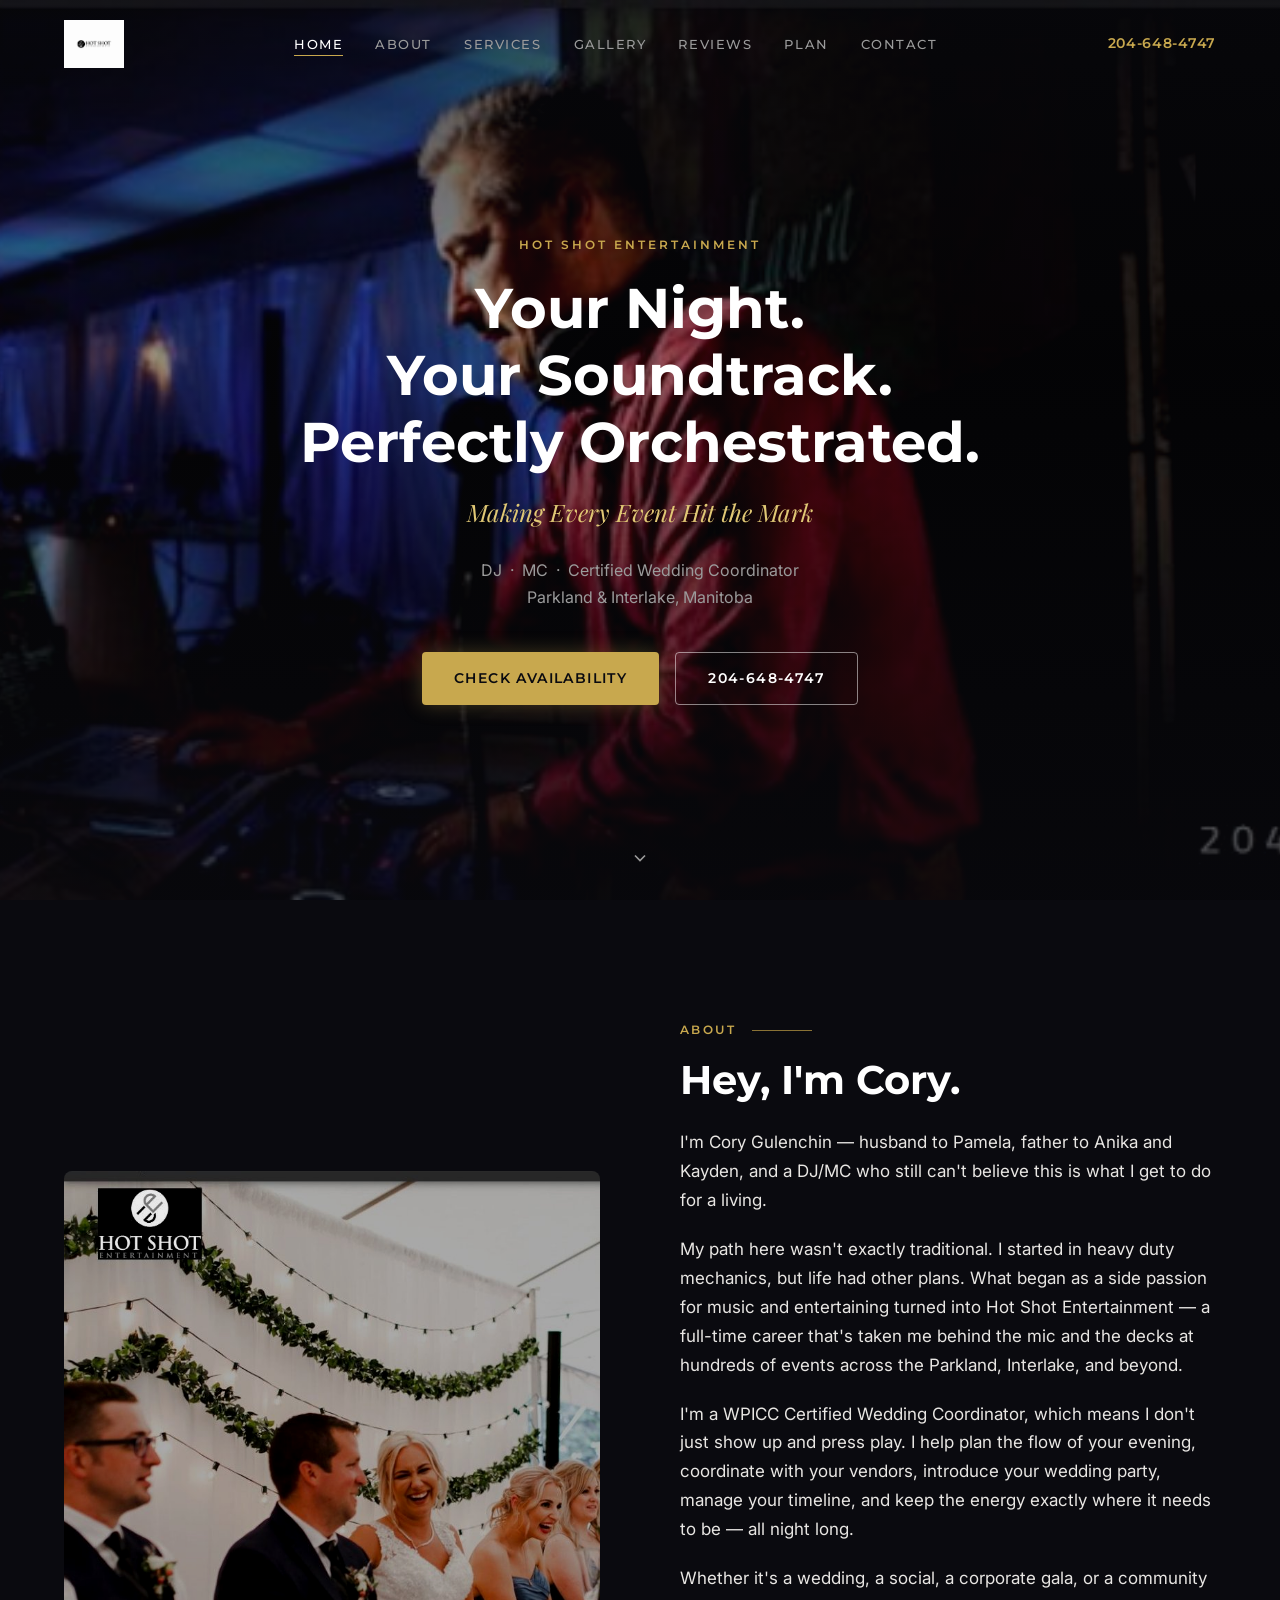
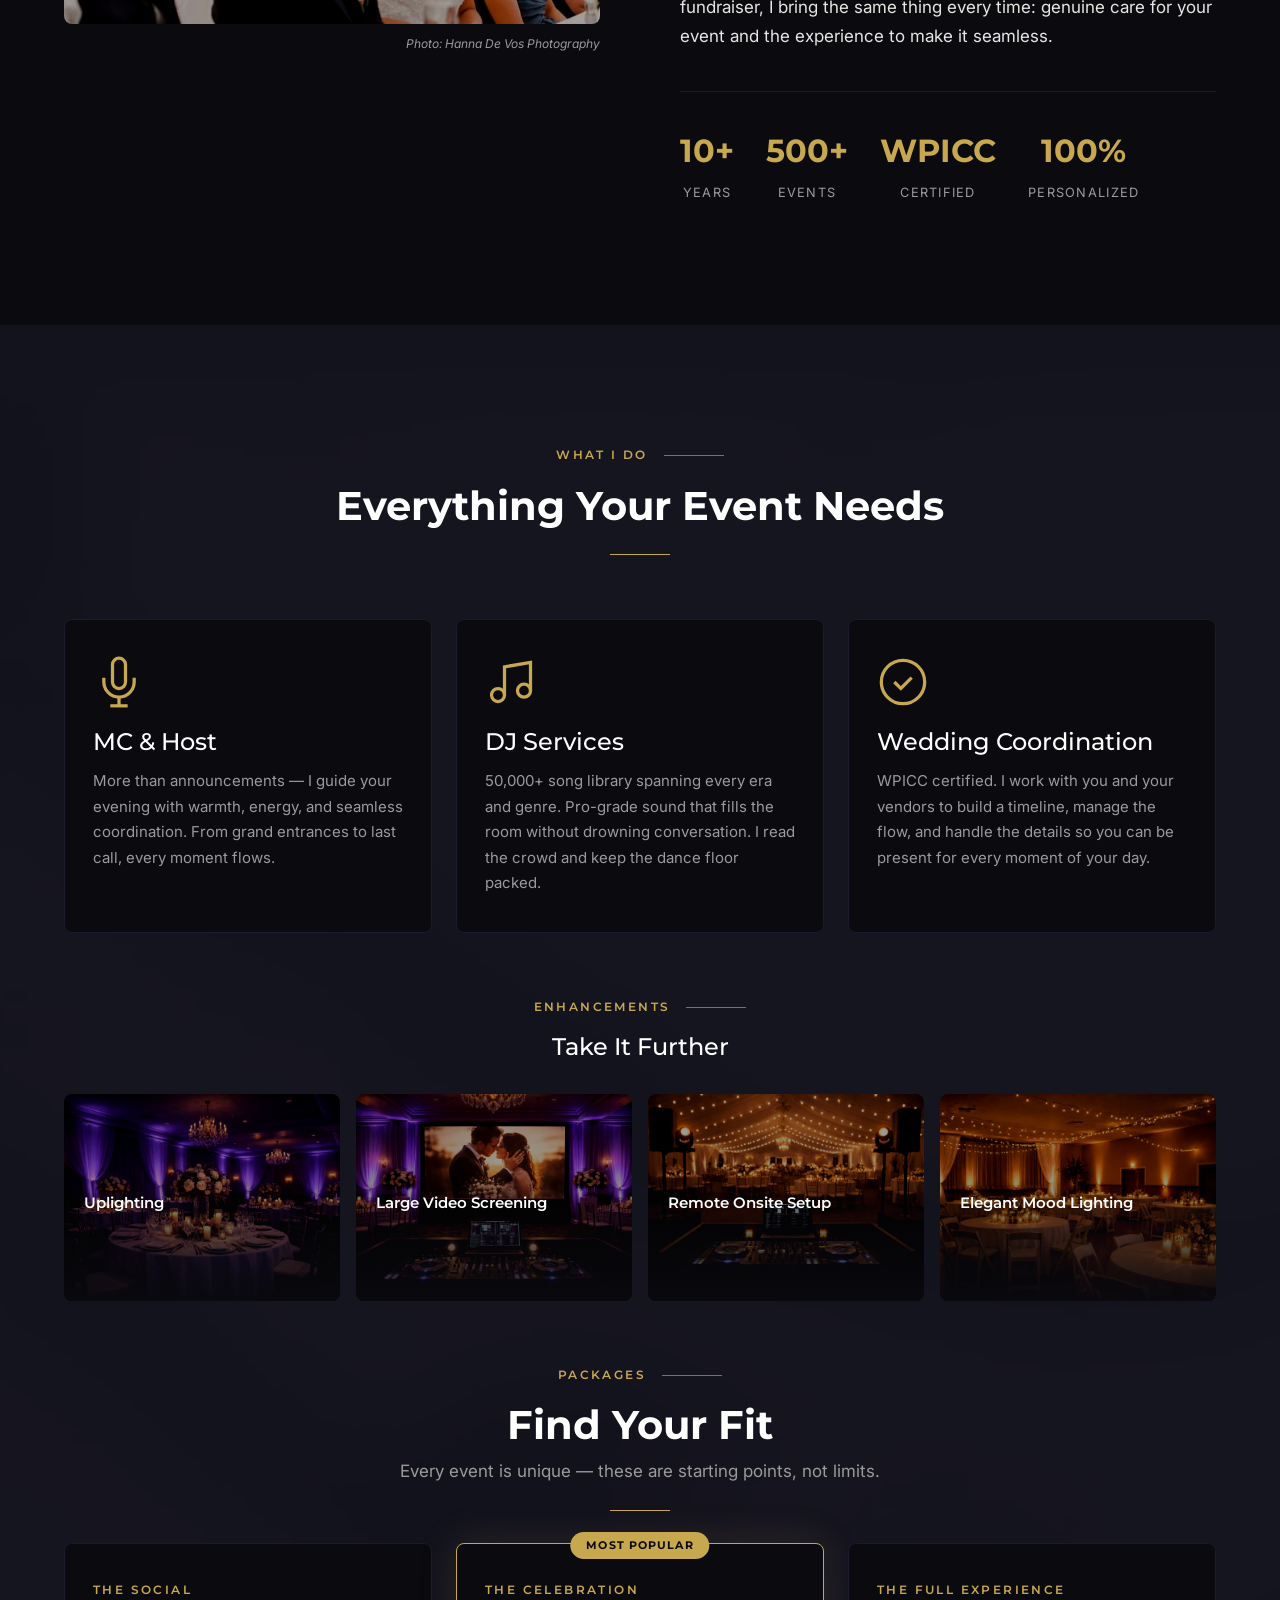
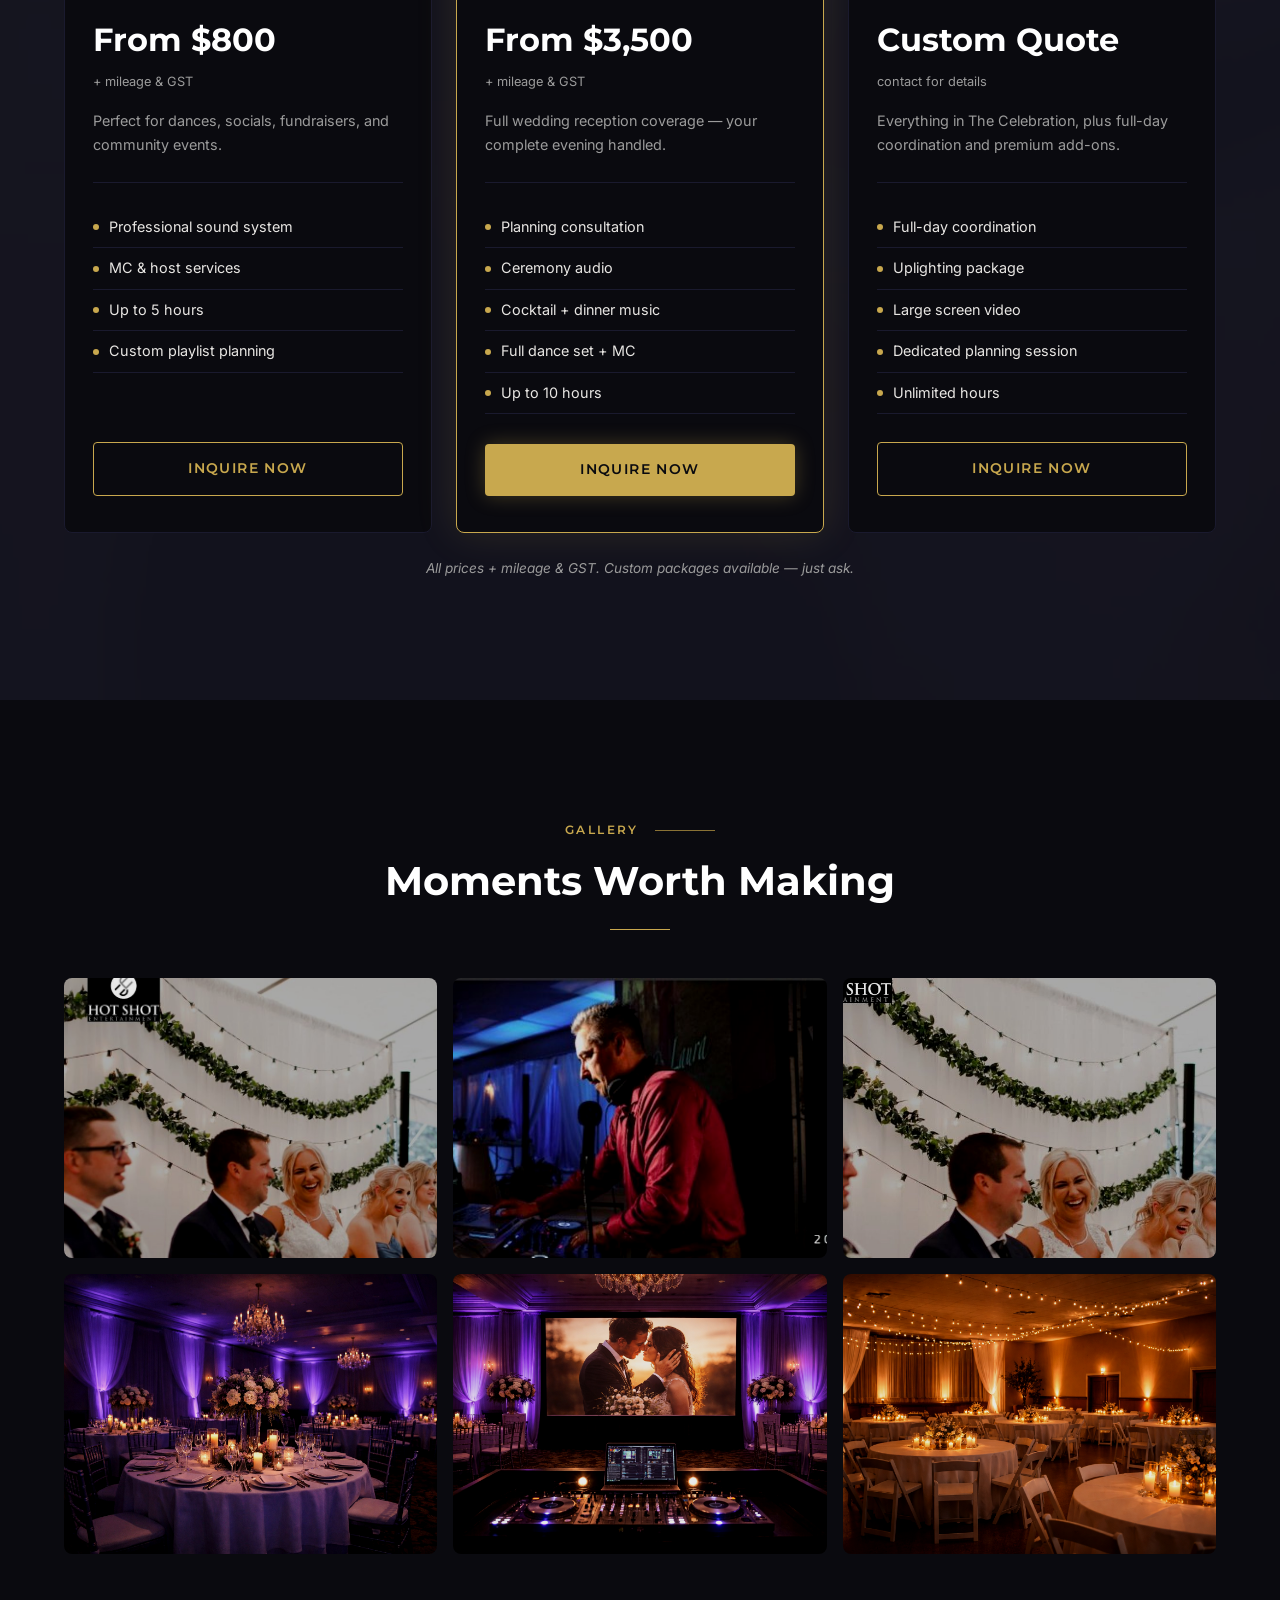
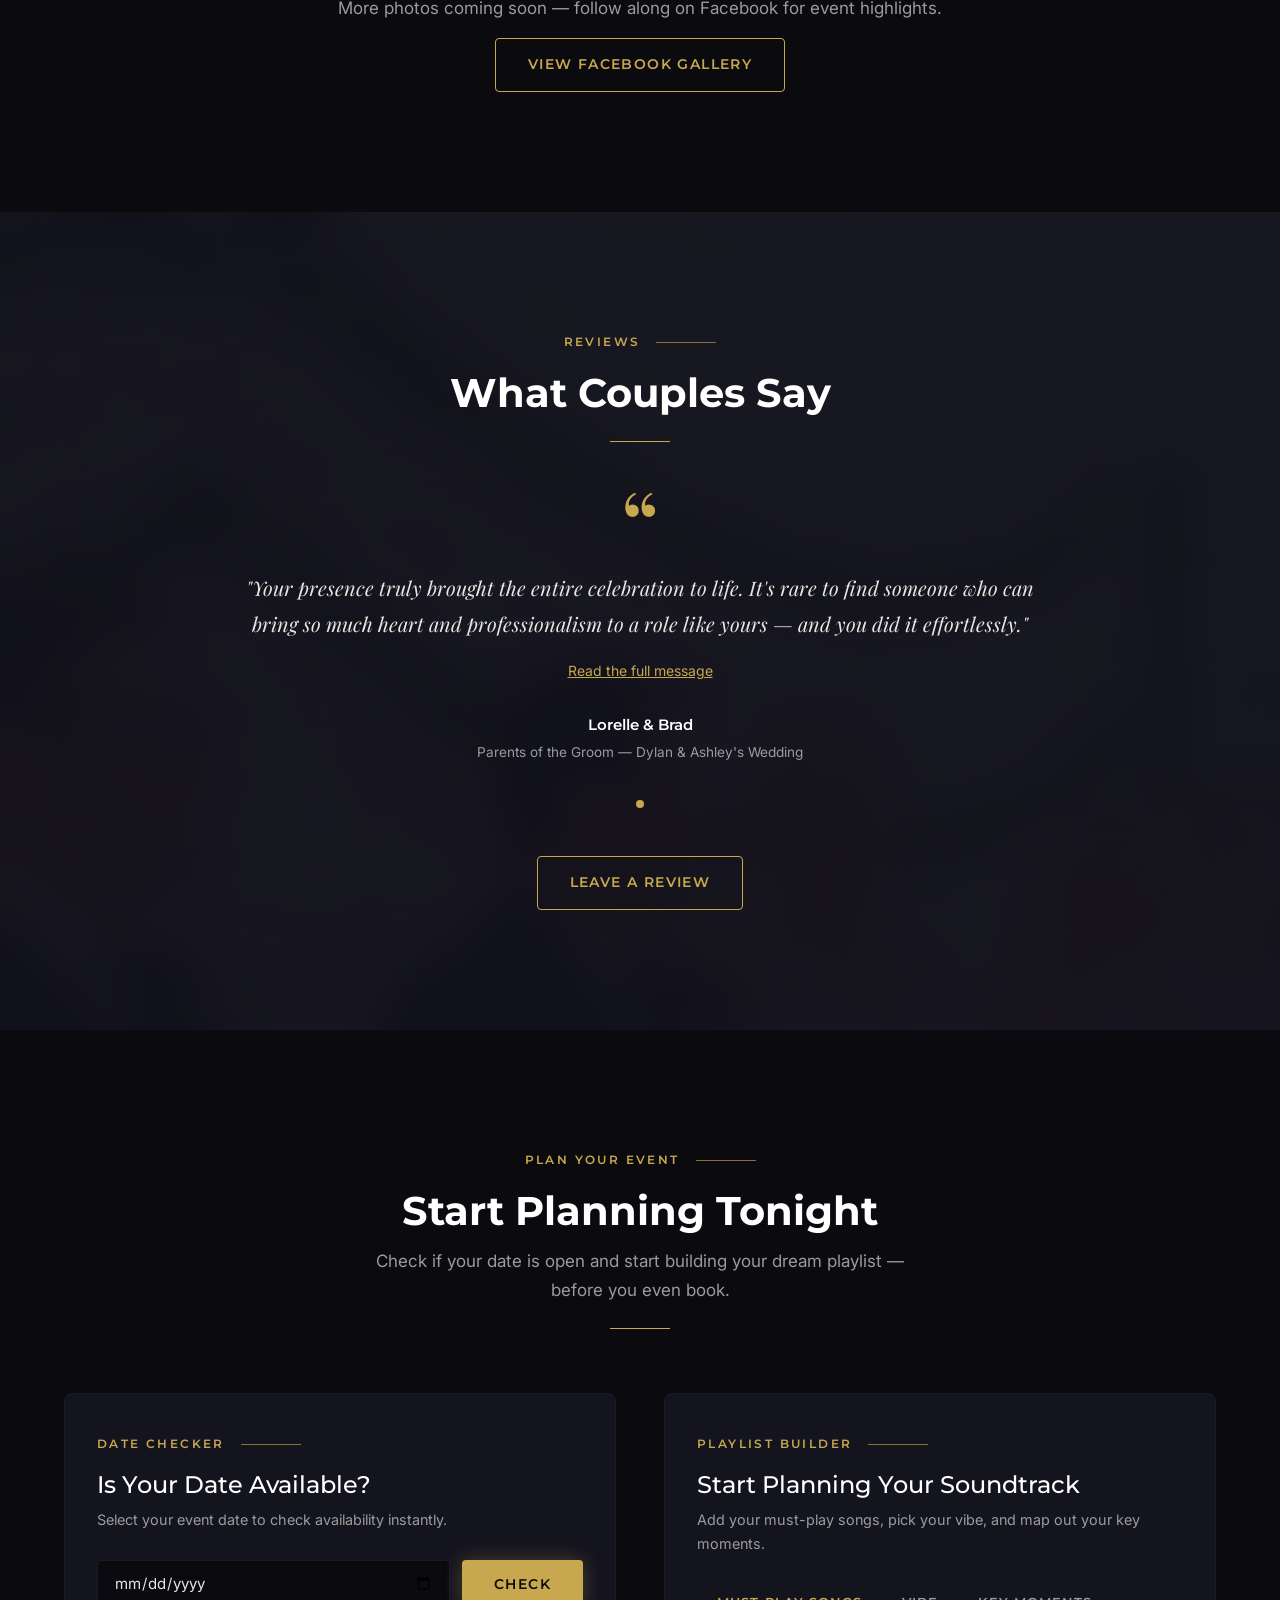
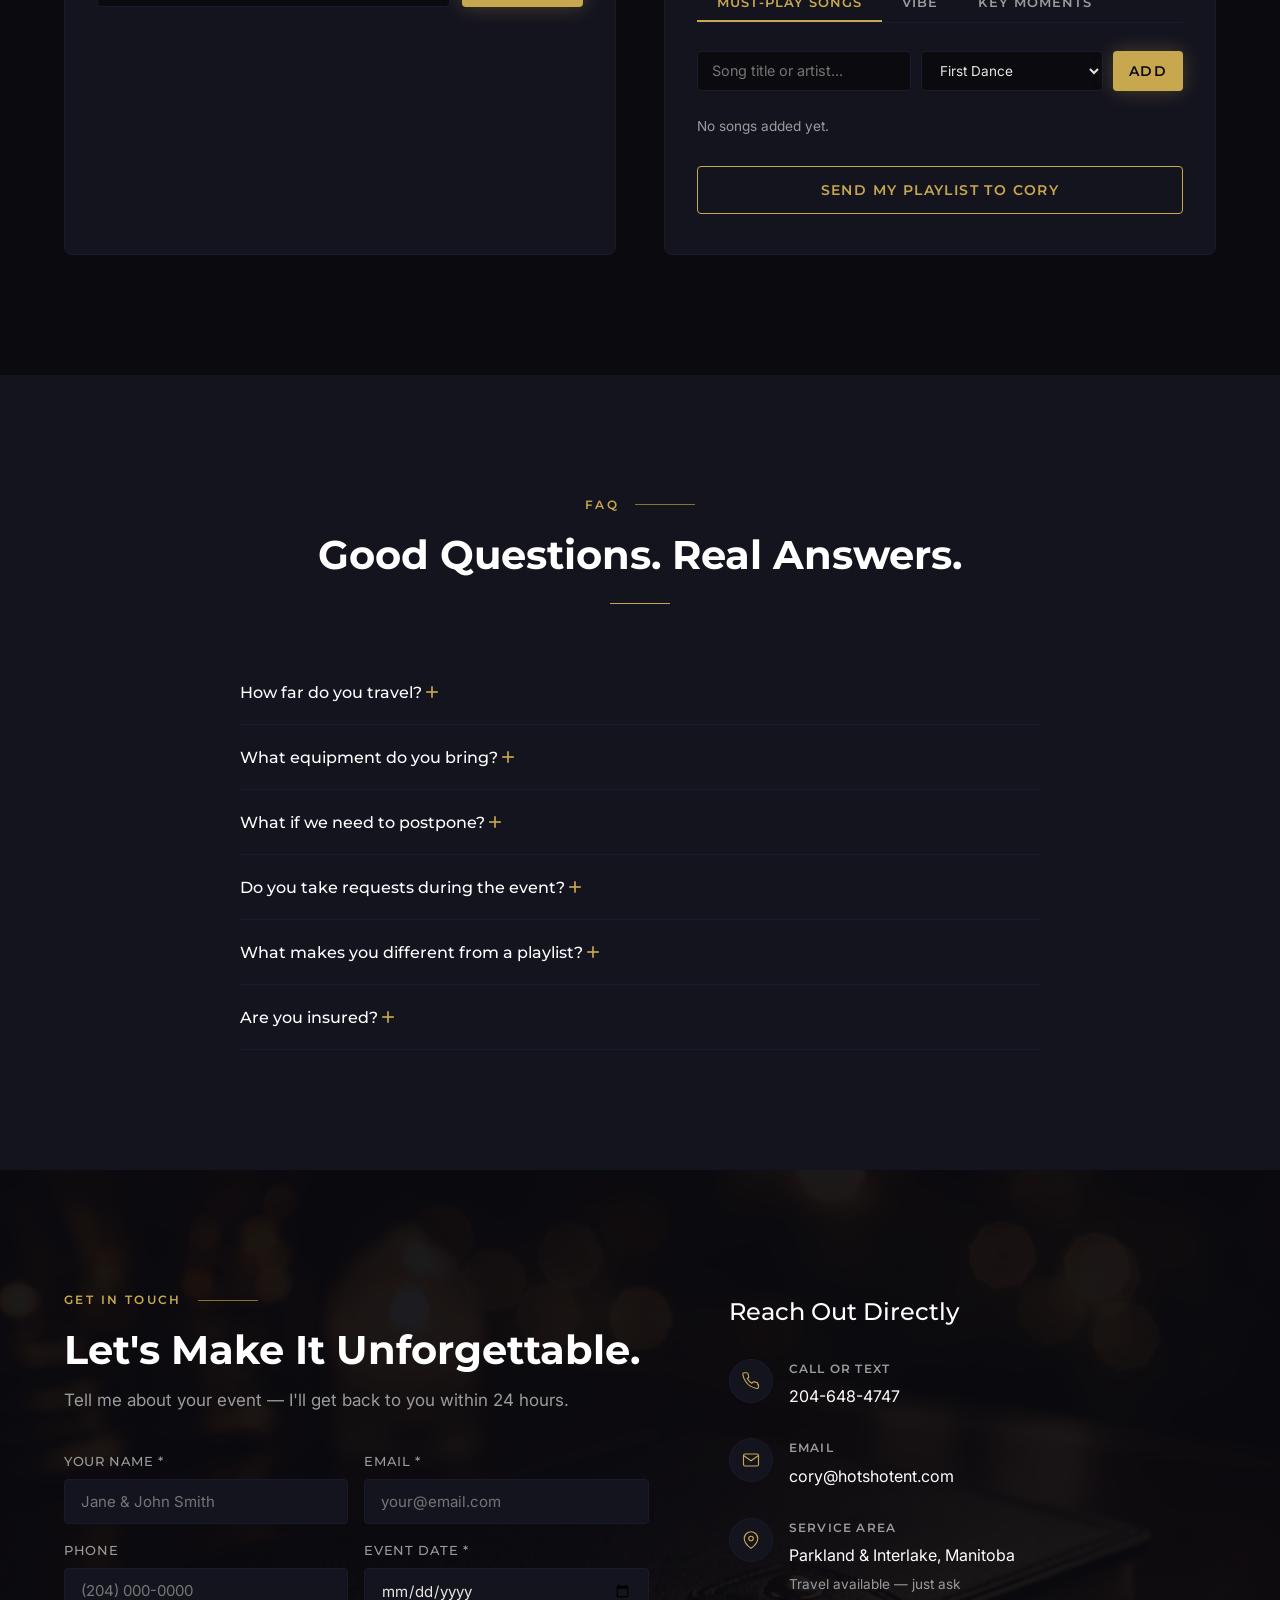
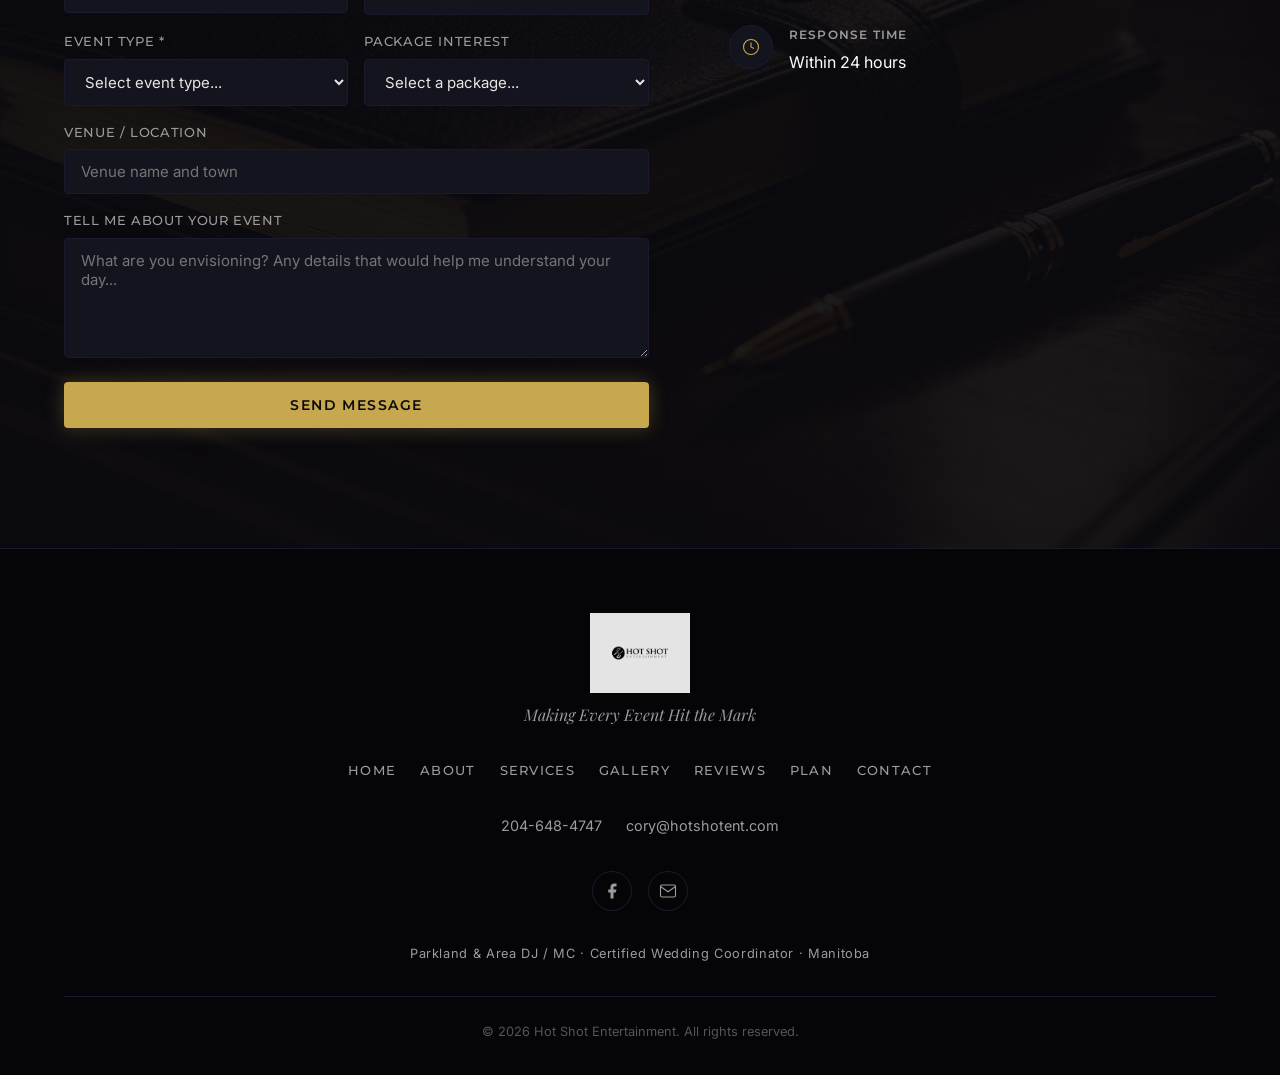
==== commit ab3a87d4: "add netlify form detection" ====
--- a/index.html
+++ b/index.html
@@ -17,6 +17,20 @@
   <link rel="stylesheet" href="css/styles.css">
 </head>
 <body>
+
+<!-- Hidden form for Netlify build-time detection -->
+<form name="contact" netlify netlify-honeypot="bot-field" hidden>
+  <input type="text" name="name">
+  <input type="email" name="email">
+  <input type="tel" name="phone">
+  <input type="date" name="event-date">
+  <select name="event-type"></select>
+  <select name="package"></select>
+  <input type="text" name="venue">
+  <textarea name="message"></textarea>
+  <input type="hidden" name="playlist-data">
+  <input type="text" name="bot-field">
+</form>
 
 <!-- NAV -->
 <nav id="navbar">
@@ -389,7 +403,7 @@
           </div>
           <div class="contact-info-text">
             <div class="label">Email</div>
-            <a href="mailto:cory@hotshotent.com" id="contact-email">cory@hotshotent.com</a>
+            <a href="/cdn-cgi/l/email-protection#c9aaa6bbb089a1a6bdbaa1a6bdaca7bde7aaa6a4" id="contact-email"><span class="__cf_email__" data-cfemail="b6d5d9c4cff6ded9c2c5ded9c2d3d8c298d5d9db">[email&#160;protected]</span></a>
           </div>
         </div>
         <div class="contact-info-item">
@@ -441,7 +455,7 @@
     </nav>
     <div class="footer-contact">
       <a href="tel:+12046484747" id="footer-phone">204-648-4747</a>
-      <a href="mailto:cory@hotshotent.com" id="footer-email">cory@hotshotent.com</a>
+      <a href="/cdn-cgi/l/email-protection#385b574a417850574c4b50574c5d564c165b5755" id="footer-email"><span class="__cf_email__" data-cfemail="563539242f163e3922253e39223338227835393b">[email&#160;protected]</span></a>
     </div>
     <div class="footer-social">
       <a href="https://www.facebook.com/hotshotent" id="social-fb" target="_blank" rel="noopener" aria-label="Facebook">
@@ -449,7 +463,7 @@
           <path d="M18 2h-3a5 5 0 0 0-5 5v3H7v4h3v8h4v-8h3l1-4h-4V7a1 1 0 0 1 1-1h3z"/>
         </svg>
       </a>
-      <a href="mailto:cory@hotshotent.com" aria-label="Email">
+      <a href="/cdn-cgi/l/email-protection#ccafa3beb58ca4a3b8bfa4a3b8a9a2b8e2afa3a1" aria-label="Email">
         <svg viewBox="0 0 24 24" fill="none" stroke="currentColor" stroke-width="1.5">
           <path d="M4 4h16c1.1 0 2 .9 2 2v12c0 1.1-.9 2-2 2H4c-1.1 0-2-.9-2-2V6c0-1.1.9-2 2-2z"/>
           <polyline points="22,6 12,13 2,6"/>
@@ -461,6 +475,7 @@
   </div>
 </footer>
 
+<!--
 <!-- LIGHTBOX -->
 <div id="lightbox" class="lightbox">
   <button id="lightbox-close" class="lightbox-close" aria-label="Close">&times;</button>
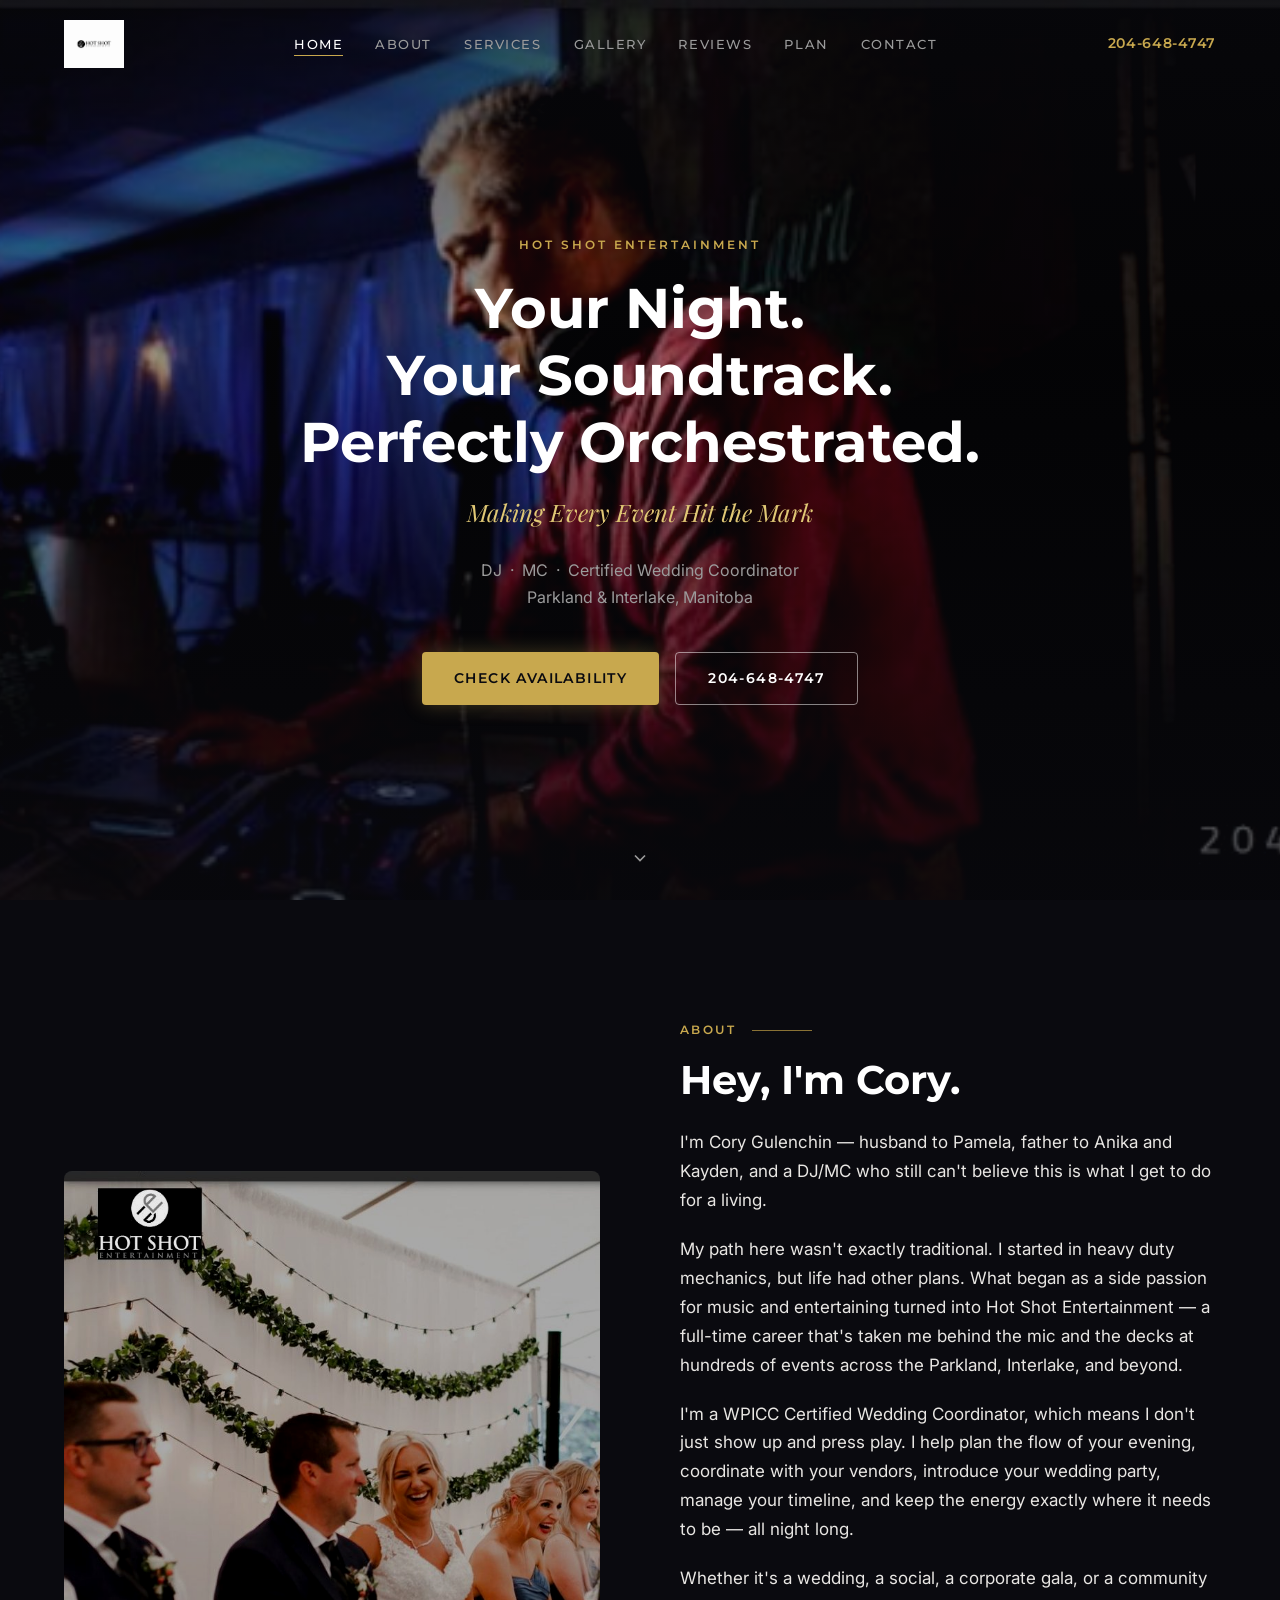
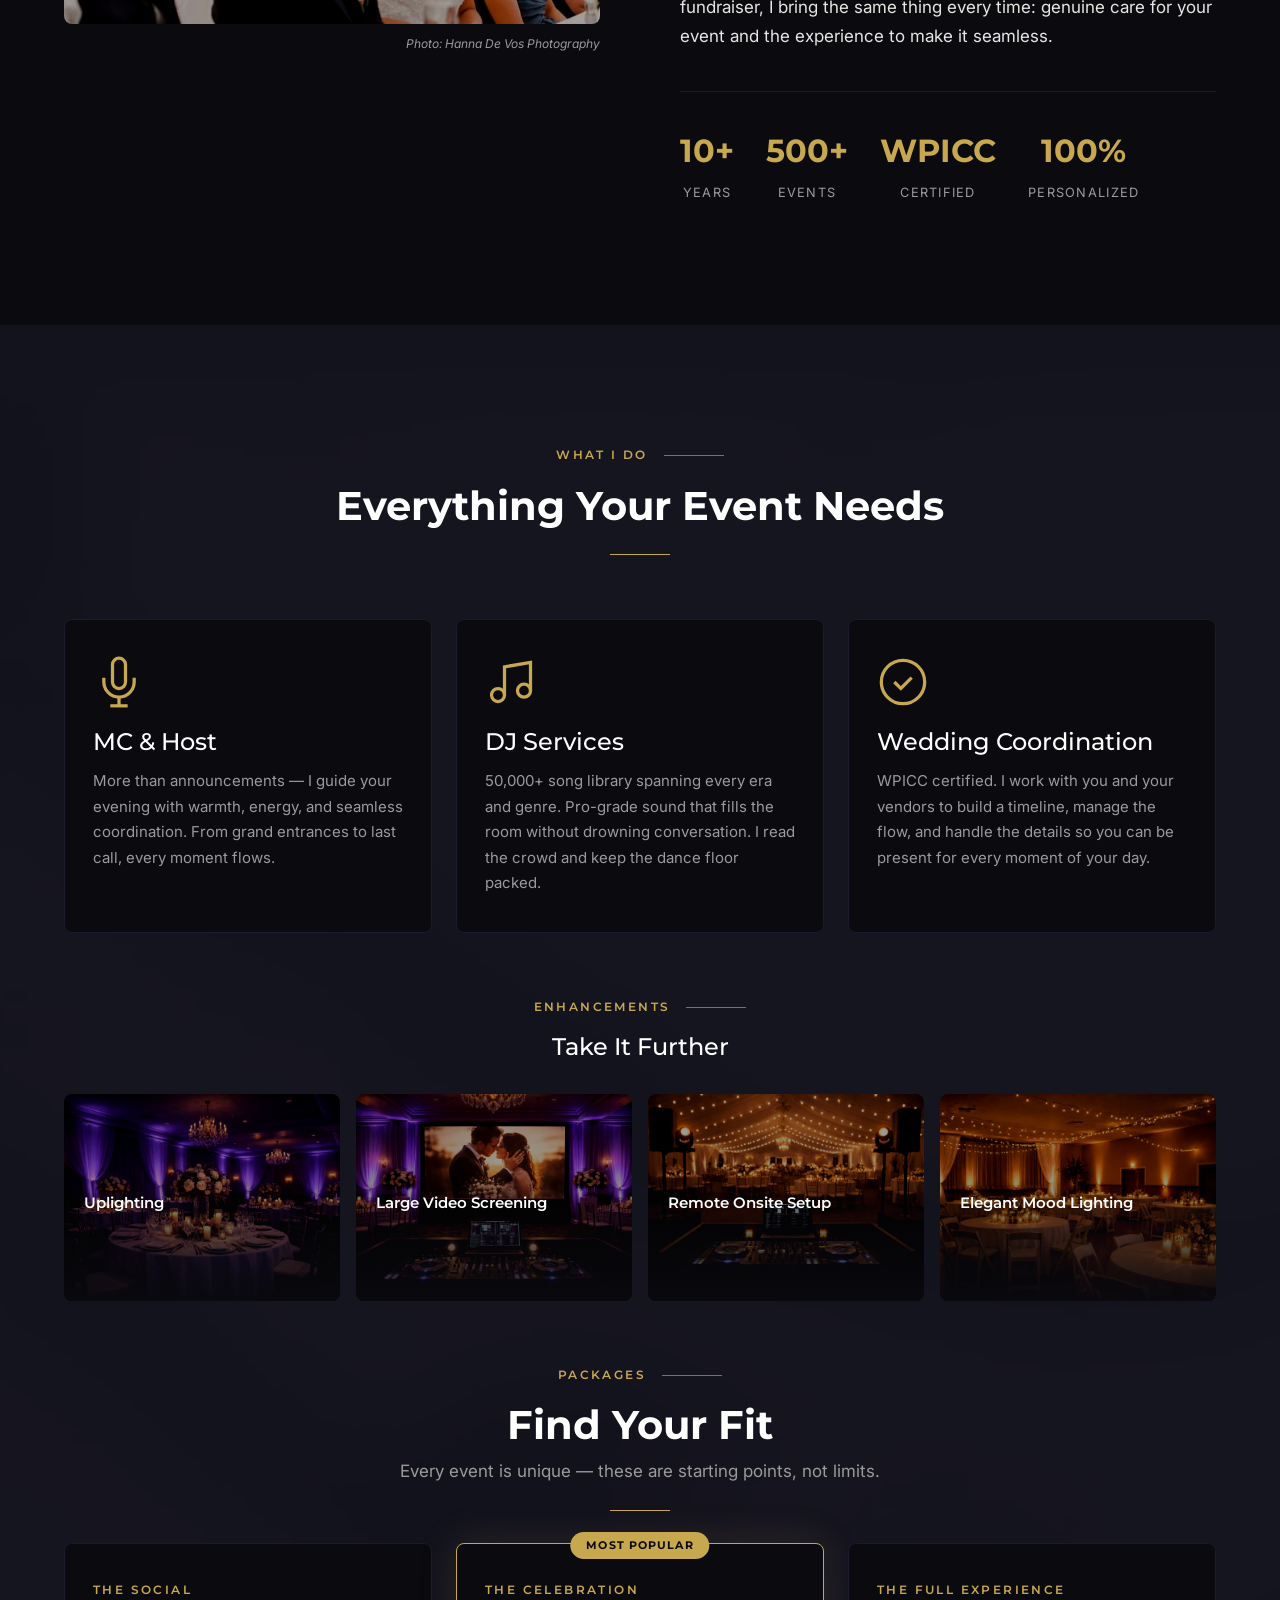
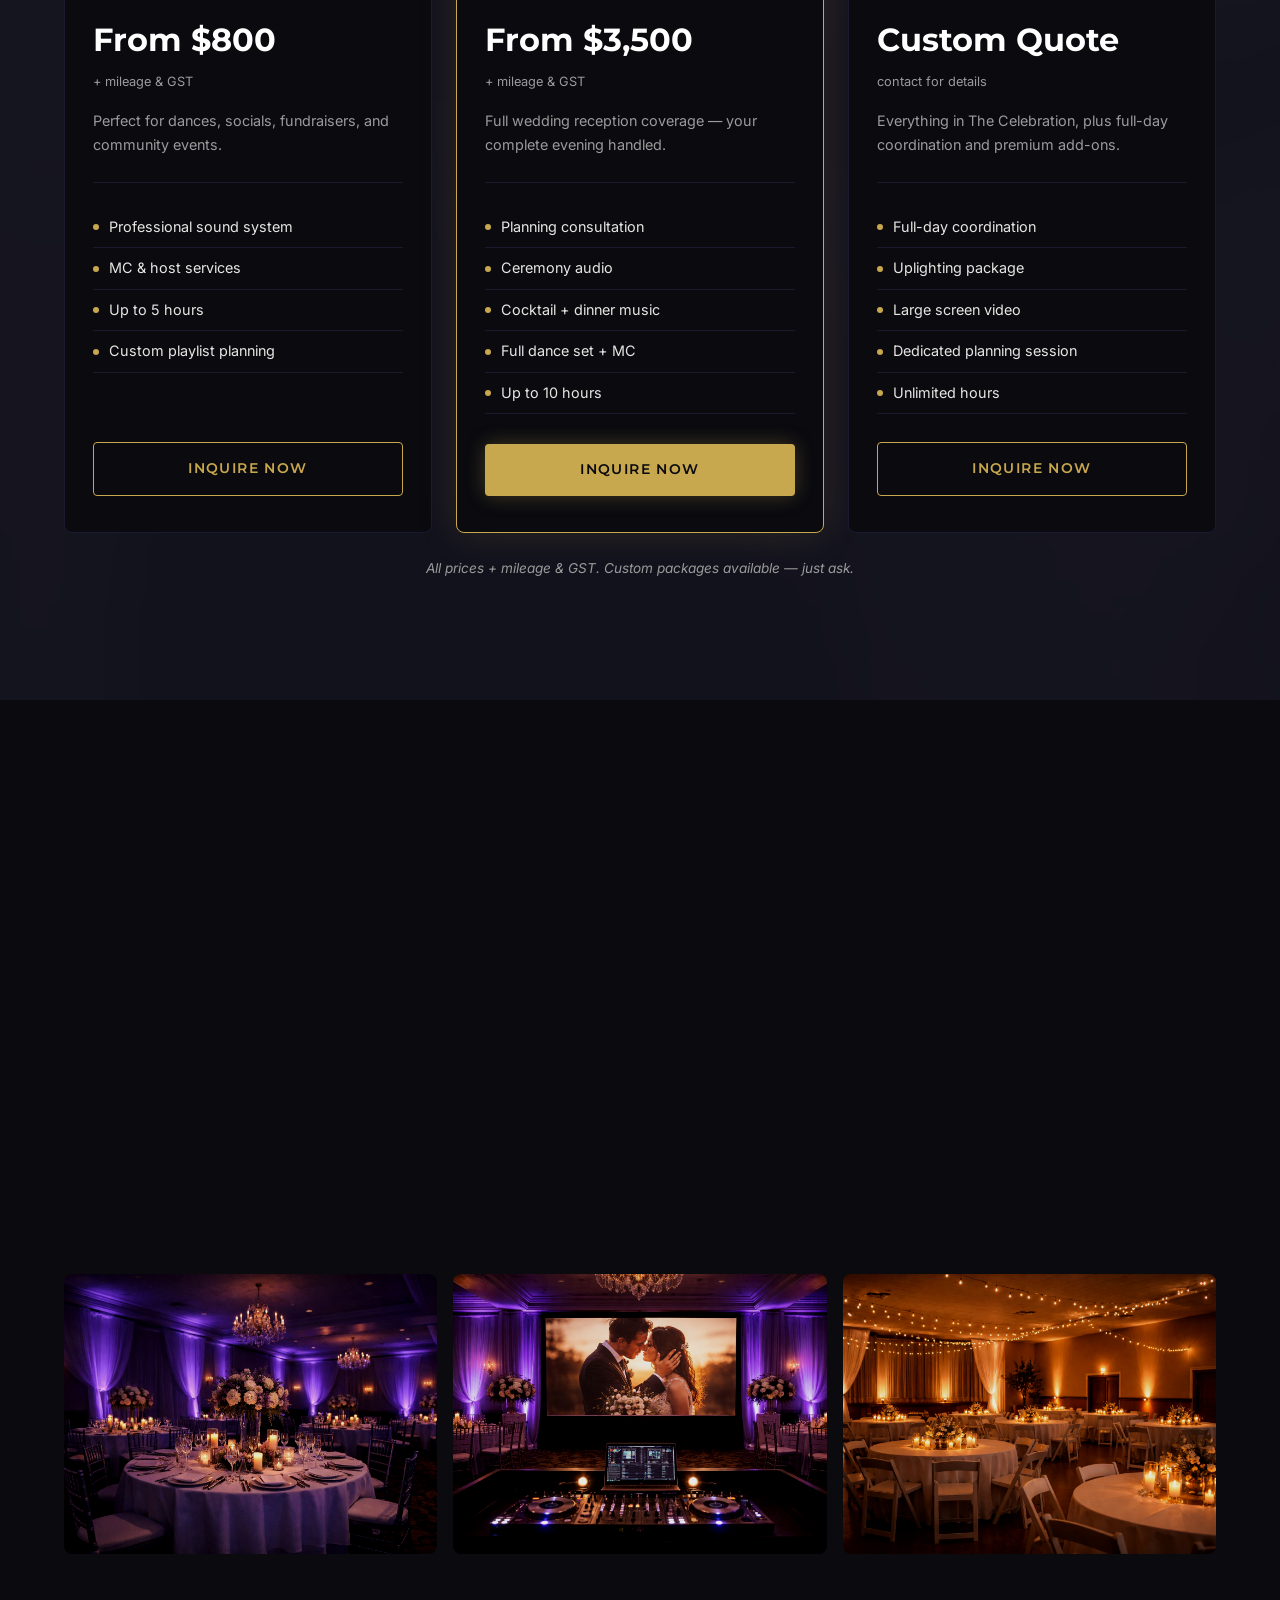
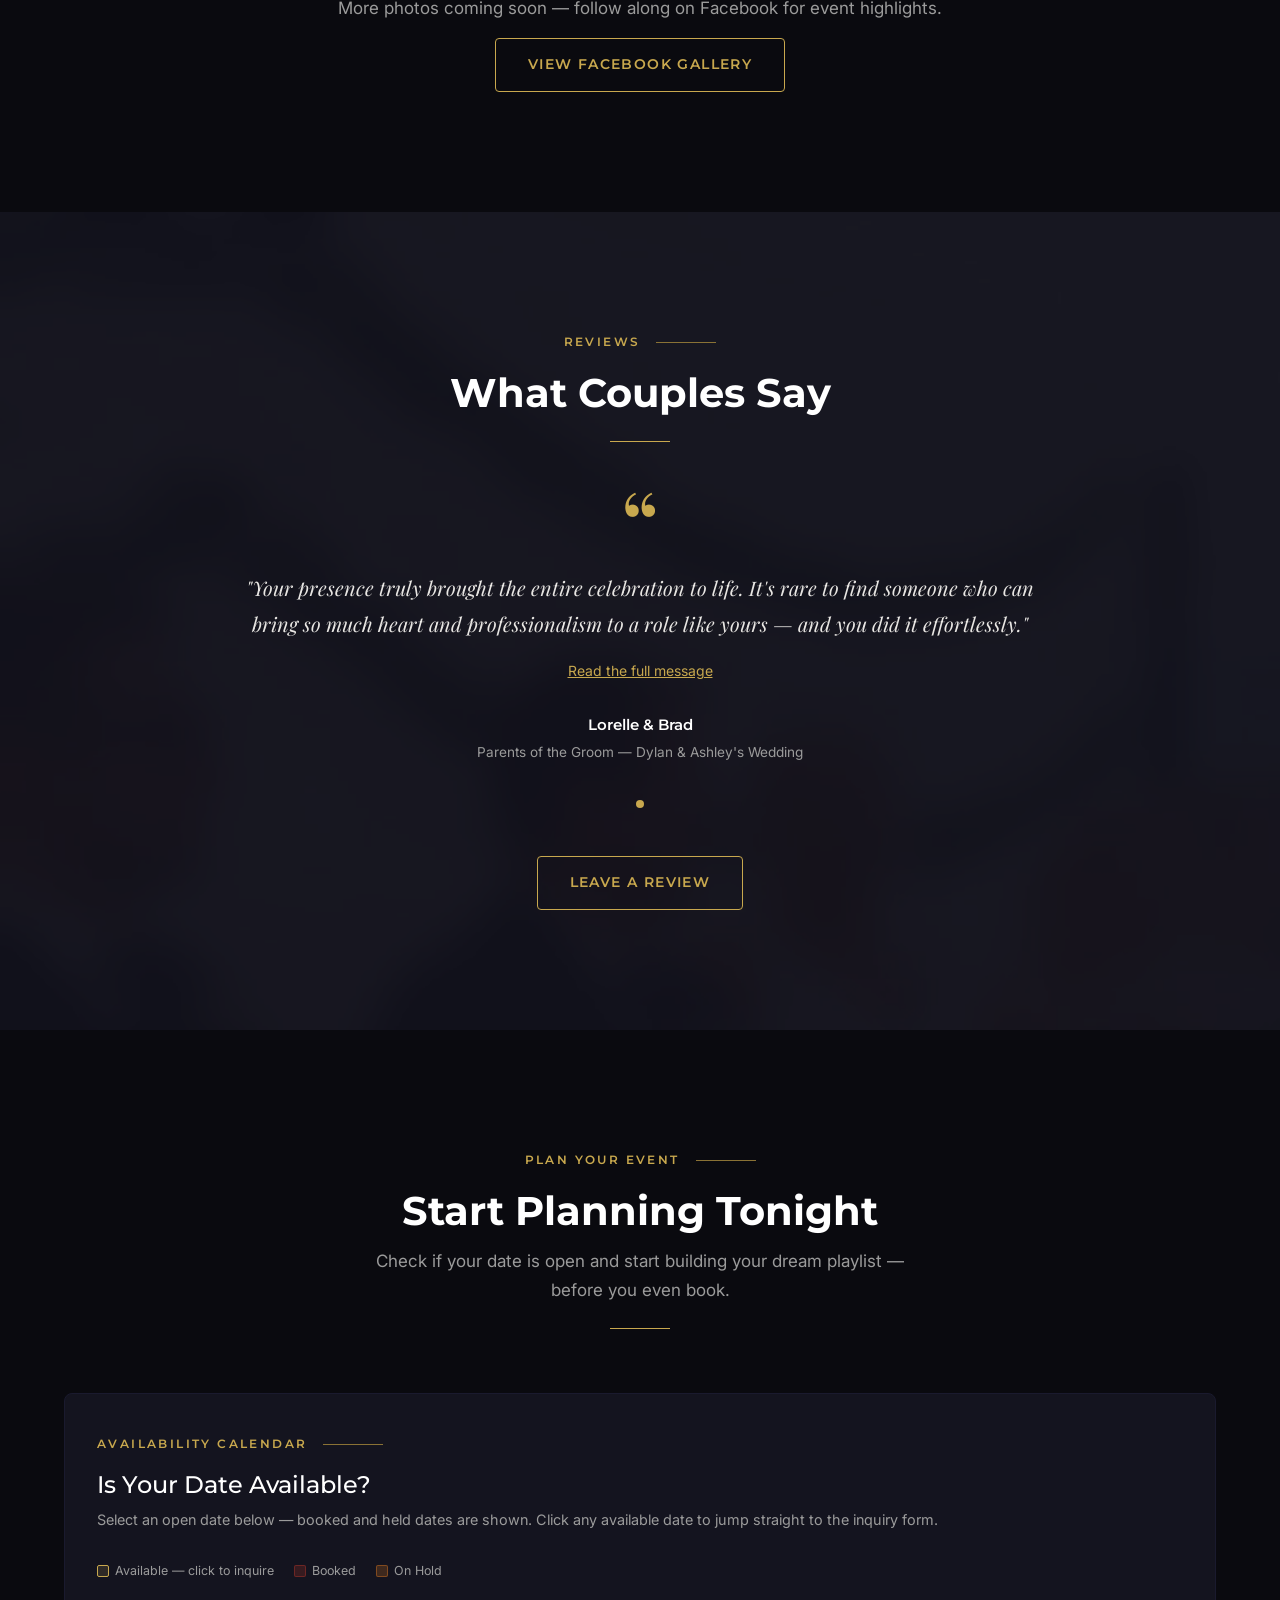
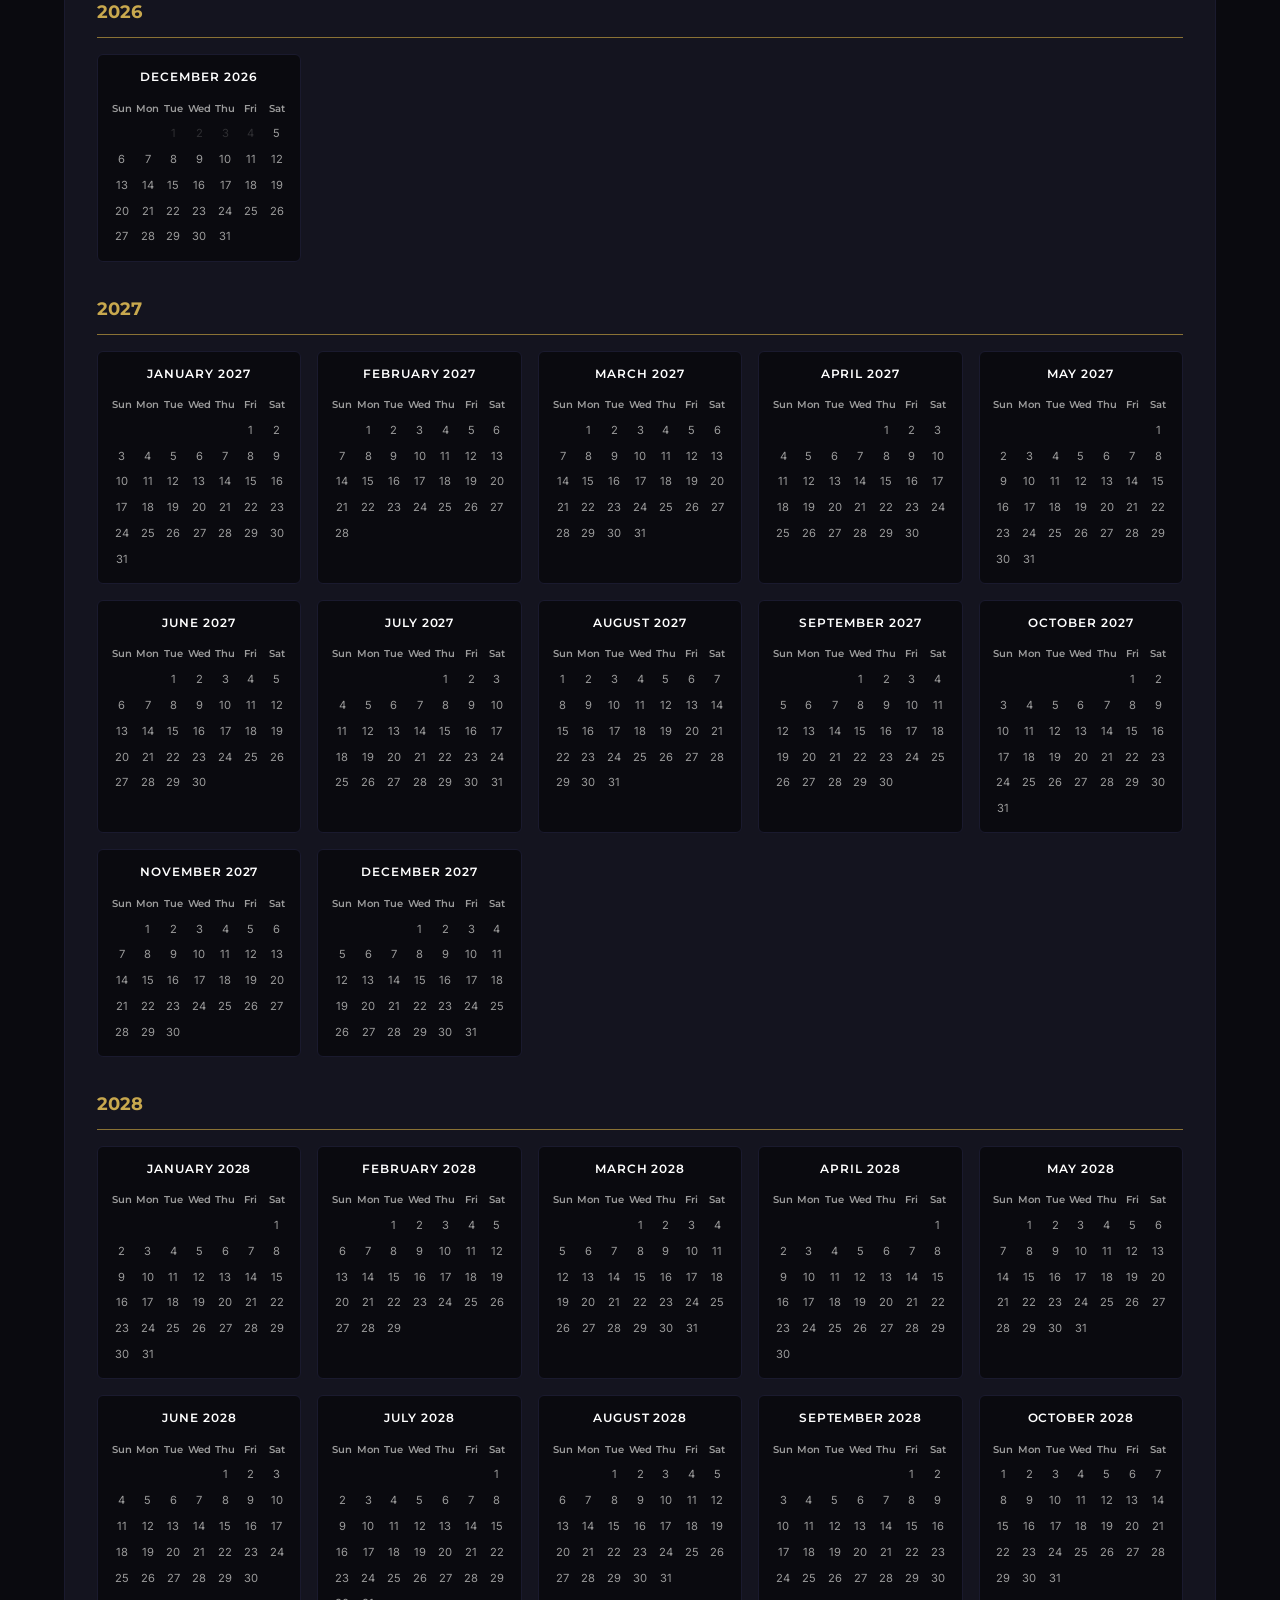
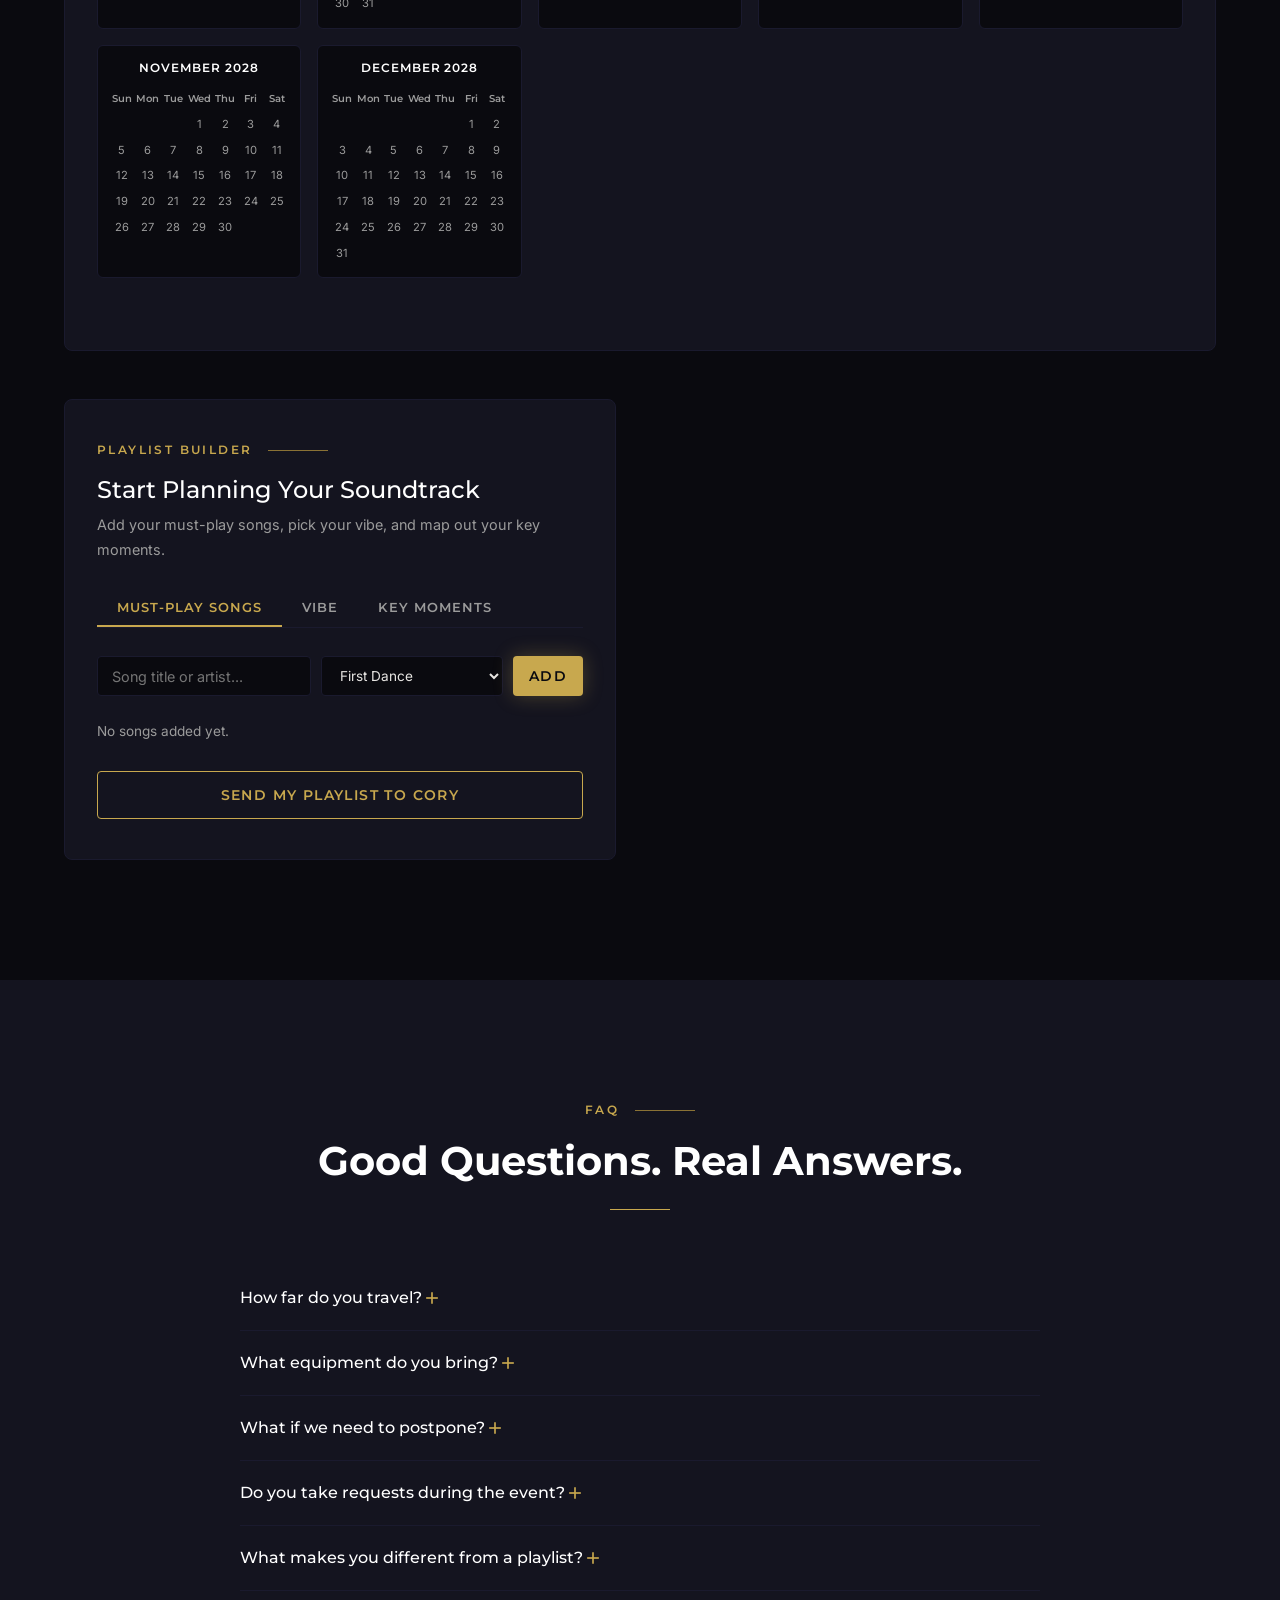
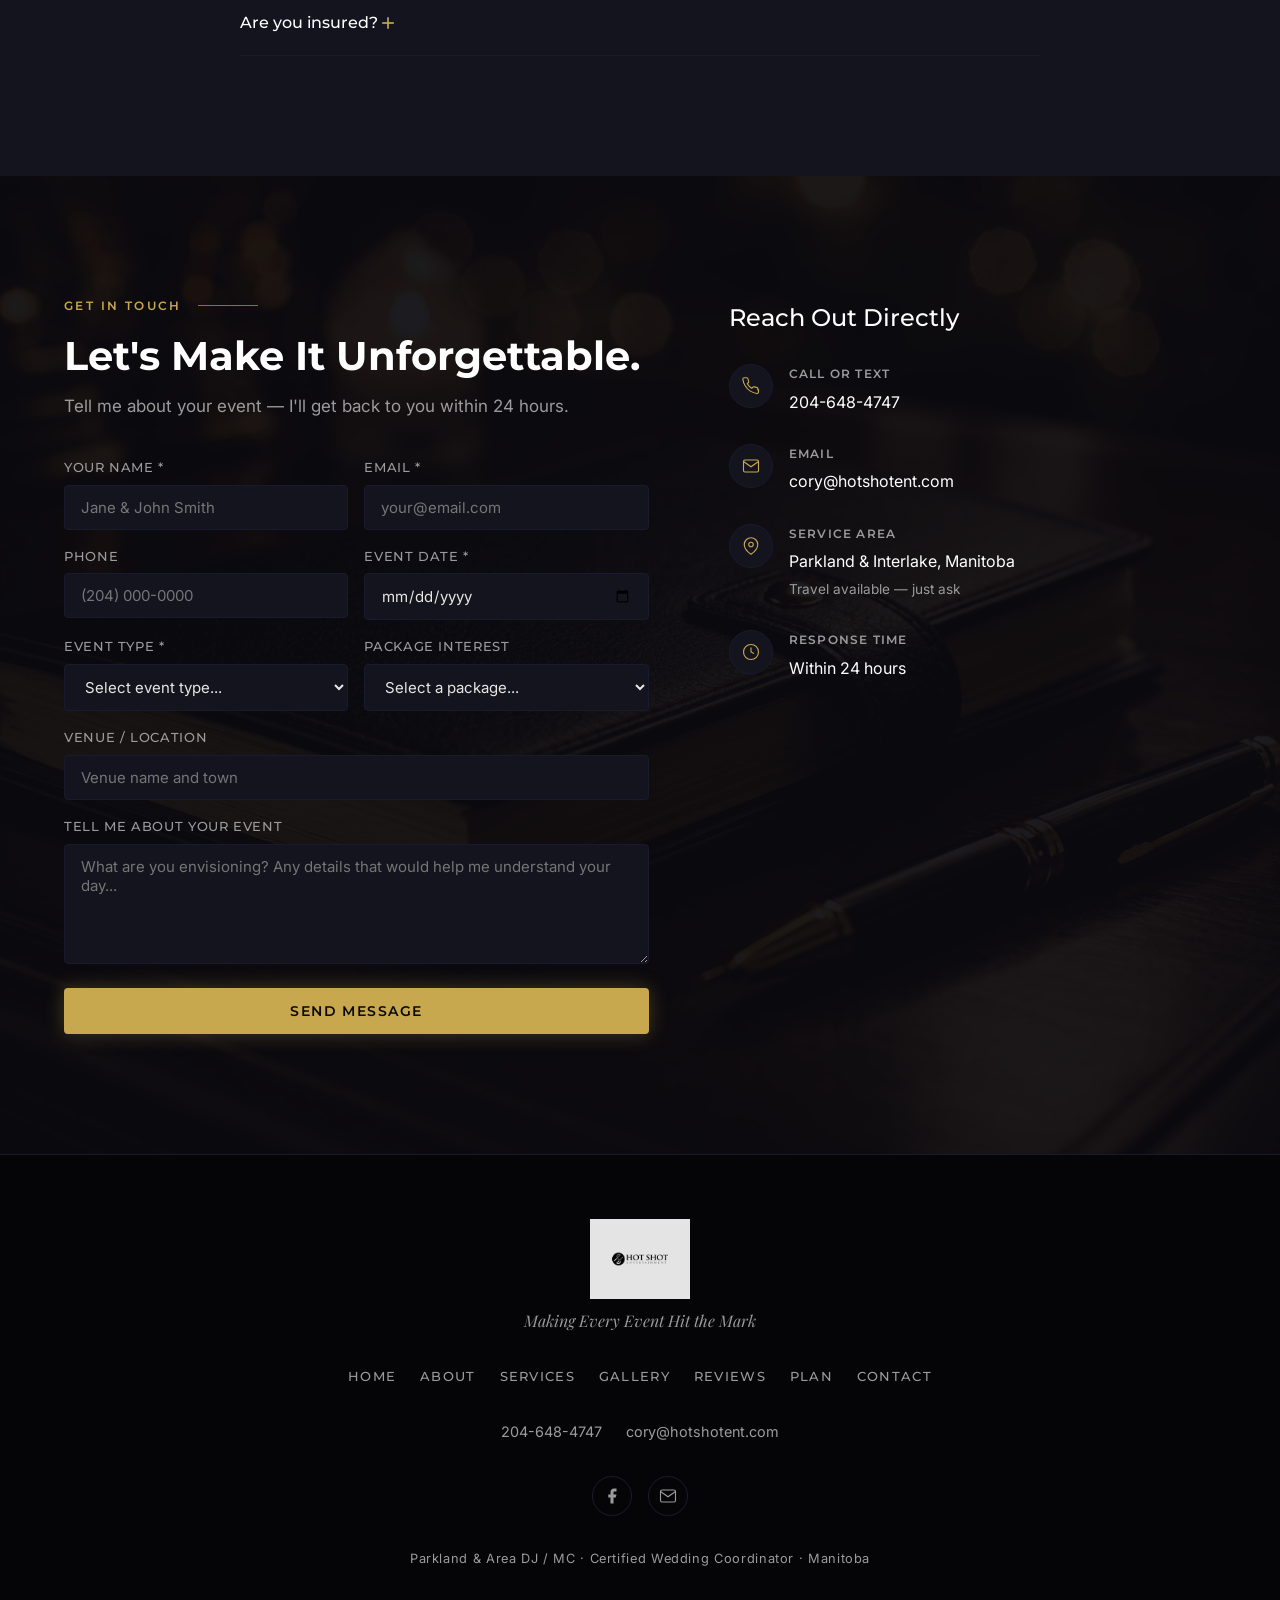
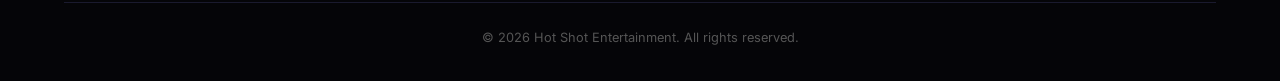
==== commit 06bc8219: "add availability calendar - public + admin" ====
--- a/index.html
+++ b/index.html
@@ -198,16 +198,25 @@
     </div>
     <div class="tools-grid">
 
-      <div class="tool-card fade-left">
-        <div class="section-label">Date Checker</div>
+      <div class="tool-card tool-card-wide fade-up">
+        <div class="section-label">Availability Calendar</div>
         <h3>Is Your Date Available?</h3>
-        <p>Select your event date to check availability instantly.</p>
-        <div class="date-input-wrap">
-          <input type="date" id="date-check-input" aria-label="Select your event date">
-          <button id="date-check-btn" class="btn btn-primary">Check</button>
-        </div>
-        <div id="date-result" class="date-result"></div>
-        <div id="date-result-cta" class="date-result-cta" style="display:none;"></div>
+        <p>Select an open date below — booked and held dates are shown. Click any available date to jump straight to the inquiry form.</p>
+        <div class="cal-public-legend">
+          <div class="cal-public-legend-item">
+            <div class="cal-public-legend-dot" style="background:rgba(200,168,78,0.15);border:1px solid var(--color-gold);"></div>
+            <span>Available — click to inquire</span>
+          </div>
+          <div class="cal-public-legend-item">
+            <div class="cal-public-legend-dot" style="background:rgba(192,57,43,0.2);border:1px solid rgba(192,57,43,0.4);"></div>
+            <span>Booked</span>
+          </div>
+          <div class="cal-public-legend-item">
+            <div class="cal-public-legend-dot" style="background:rgba(230,126,34,0.2);border:1px solid rgba(230,126,34,0.4);"></div>
+            <span>On Hold</span>
+          </div>
+        </div>
+        <div id="public-calendar" style="margin-top:8px;"></div>
       </div>
 
       <div class="tool-card fade-right">
@@ -315,11 +324,8 @@
           <p>Tell me about your event — I'll get back to you within 24 hours.</p>
         </div>
         <form id="contact-form" class="contact-form fade-up"
-              name="contact" method="POST" data-netlify="true"
-              netlify-honeypot="bot-field">
-          <input type="hidden" name="form-name" value="contact">
+              name="contact" method="POST" action="https://formspree.io/f/xkopqryo">
           <input type="hidden" name="playlist-data" value="">
-          <p style="display:none;"><label>Do not fill: <input name="bot-field"></label></p>
           <div class="form-row">
             <div class="form-group">
               <label for="fname">Your Name *</label>
@@ -483,6 +489,7 @@
 </div>
 
 <script src="js/config.js"></script>
+<script src="js/calendar.js"></script>
 <script src="js/main.js"></script>
 <script src="js/tools.js"></script>
 </body>
--- a/css/styles.css
+++ b/css/styles.css
@@ -972,3 +972,95 @@
   border-top: 1px solid var(--color-bg-subtle);
   width: 100%;
 }
+
+/* ============================================================
+   PUBLIC CALENDAR
+   ============================================================ */
+.tool-card-wide {
+  grid-column: 1 / -1;
+}
+@media (min-width: 1024px) {
+  .tools-grid { grid-template-columns: 1fr 1fr; }
+  .tool-card-wide { grid-column: 1 / -1; }
+}
+
+#public-calendar .cal-year { margin-bottom: 32px; }
+#public-calendar .cal-year-heading {
+  font-family: 'Montserrat', sans-serif;
+  font-size: 1.1rem; font-weight: 700;
+  color: var(--color-gold);
+  margin-bottom: 16px;
+  padding-bottom: 10px;
+  border-bottom: 1px solid var(--color-gold-dim);
+}
+#public-calendar .cal-months-grid {
+  display: grid;
+  grid-template-columns: repeat(auto-fill, minmax(180px, 1fr));
+  gap: 16px;
+}
+#public-calendar .cal-month {
+  background: var(--color-bg);
+  border: 1px solid var(--color-bg-subtle);
+  border-radius: 6px;
+  padding: 12px;
+}
+#public-calendar .cal-month-heading {
+  font-family: 'Montserrat', sans-serif;
+  font-size: 0.75rem; font-weight: 600;
+  color: var(--color-text-bright);
+  text-align: center; margin-bottom: 10px;
+  text-transform: uppercase; letter-spacing: 0.08em;
+}
+#public-calendar .cal-grid {
+  display: grid; grid-template-columns: repeat(7, 1fr);
+  gap: 2px;
+}
+#public-calendar .cal-day-header {
+  text-align: center; font-size: 0.6rem;
+  color: var(--color-text-muted);
+  font-family: 'Montserrat', sans-serif;
+  font-weight: 600; padding: 3px 0;
+}
+#public-calendar .cal-cell {
+  aspect-ratio: 1;
+  display: flex; align-items: center; justify-content: center;
+  font-size: 0.7rem; border-radius: 3px;
+  font-family: 'Inter', sans-serif;
+  transition: all 0.15s; user-select: none;
+}
+#public-calendar .cal-empty { background: transparent; }
+#public-calendar .cal-available { color: var(--color-text-muted); }
+#public-calendar .cal-available.cal-clickable {
+  cursor: pointer;
+}
+#public-calendar .cal-available.cal-clickable:hover {
+  background: rgba(200,168,78,0.15);
+  color: var(--color-gold);
+  transform: scale(1.15);
+}
+#public-calendar .cal-booked {
+  background: rgba(192,57,43,0.2);
+  color: #e74c3c;
+  border: 1px solid rgba(192,57,43,0.4);
+  cursor: not-allowed;
+}
+#public-calendar .cal-hold {
+  background: rgba(230,126,34,0.2);
+  color: #e67e22;
+  border: 1px solid rgba(230,126,34,0.4);
+  cursor: not-allowed;
+}
+#public-calendar .cal-past { opacity: 0.25; }
+
+/* Calendar legend on public side */
+.cal-public-legend {
+  display: flex; gap: 20px; flex-wrap: wrap;
+  margin-bottom: 16px;
+}
+.cal-public-legend-item {
+  display: flex; align-items: center; gap: 6px;
+  font-size: 0.78rem; color: var(--color-text-muted);
+}
+.cal-public-legend-dot {
+  width: 12px; height: 12px; border-radius: 2px; flex-shrink: 0;
+}
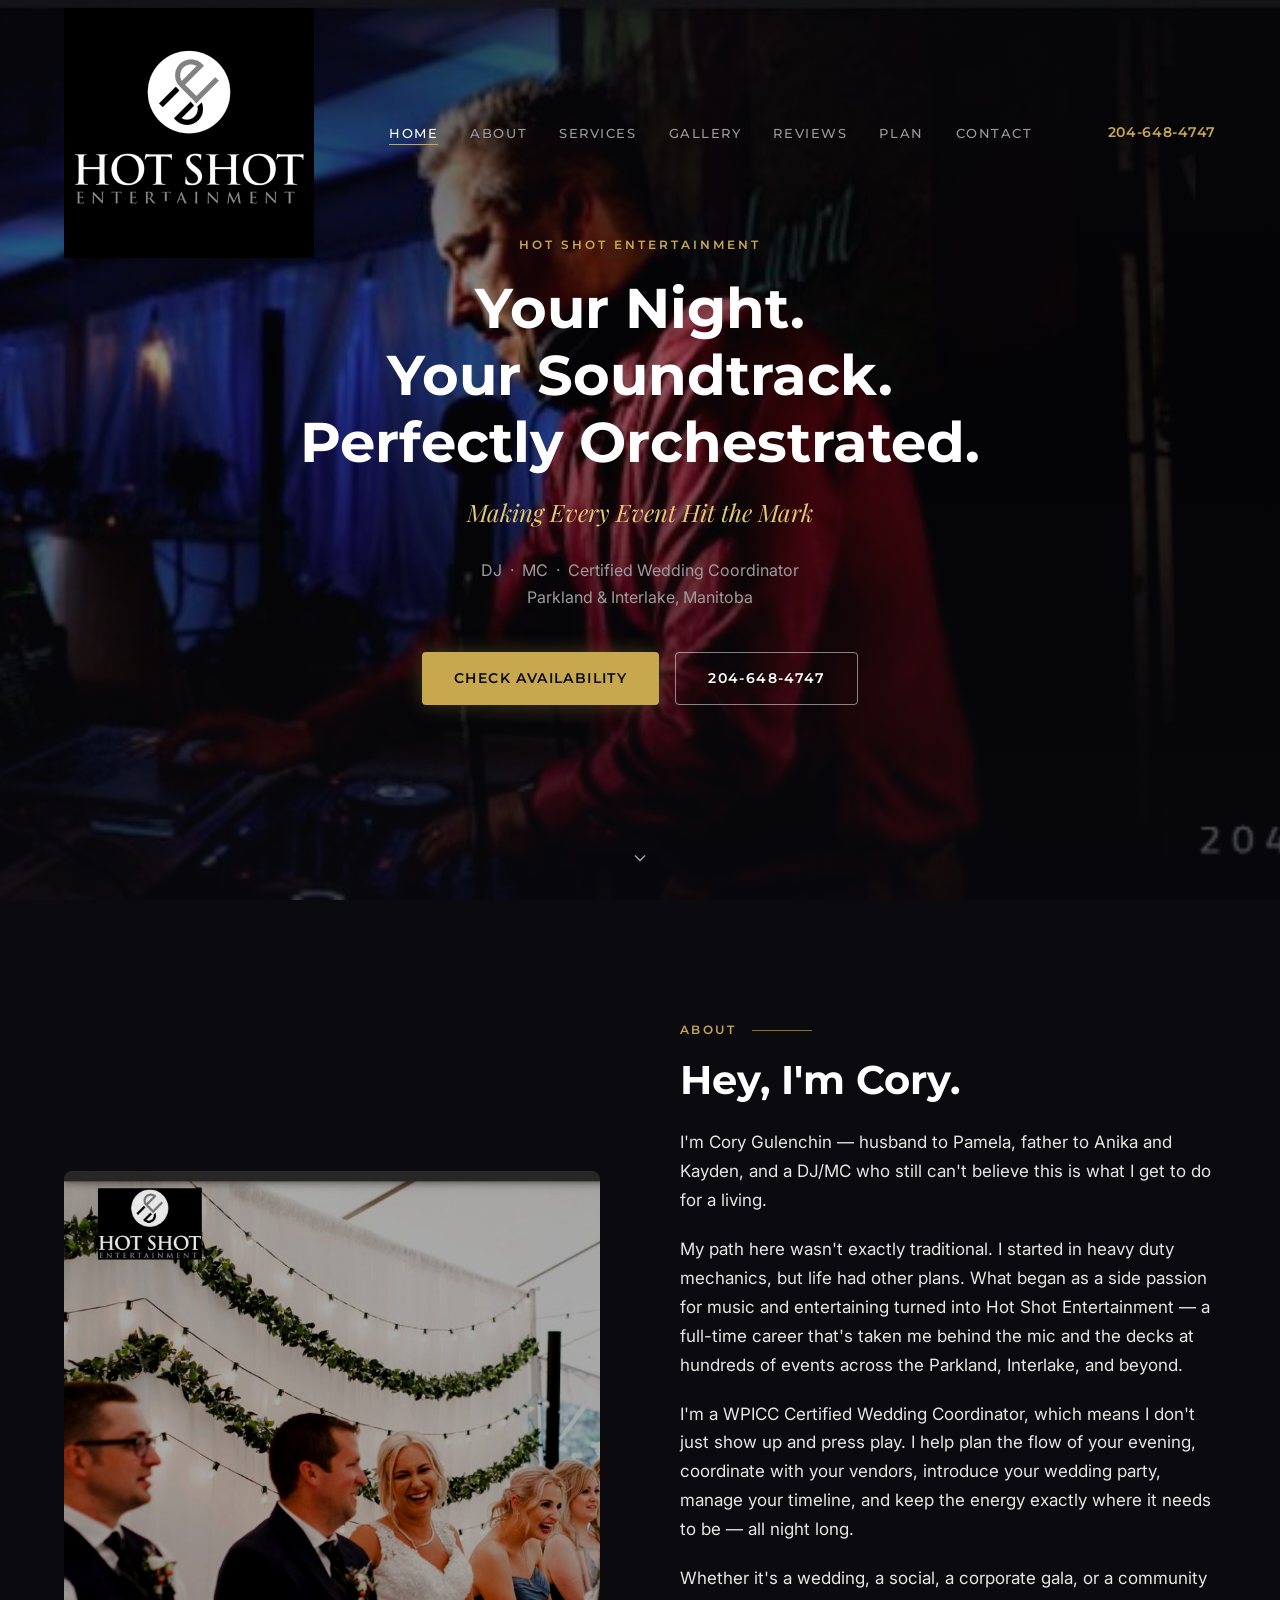
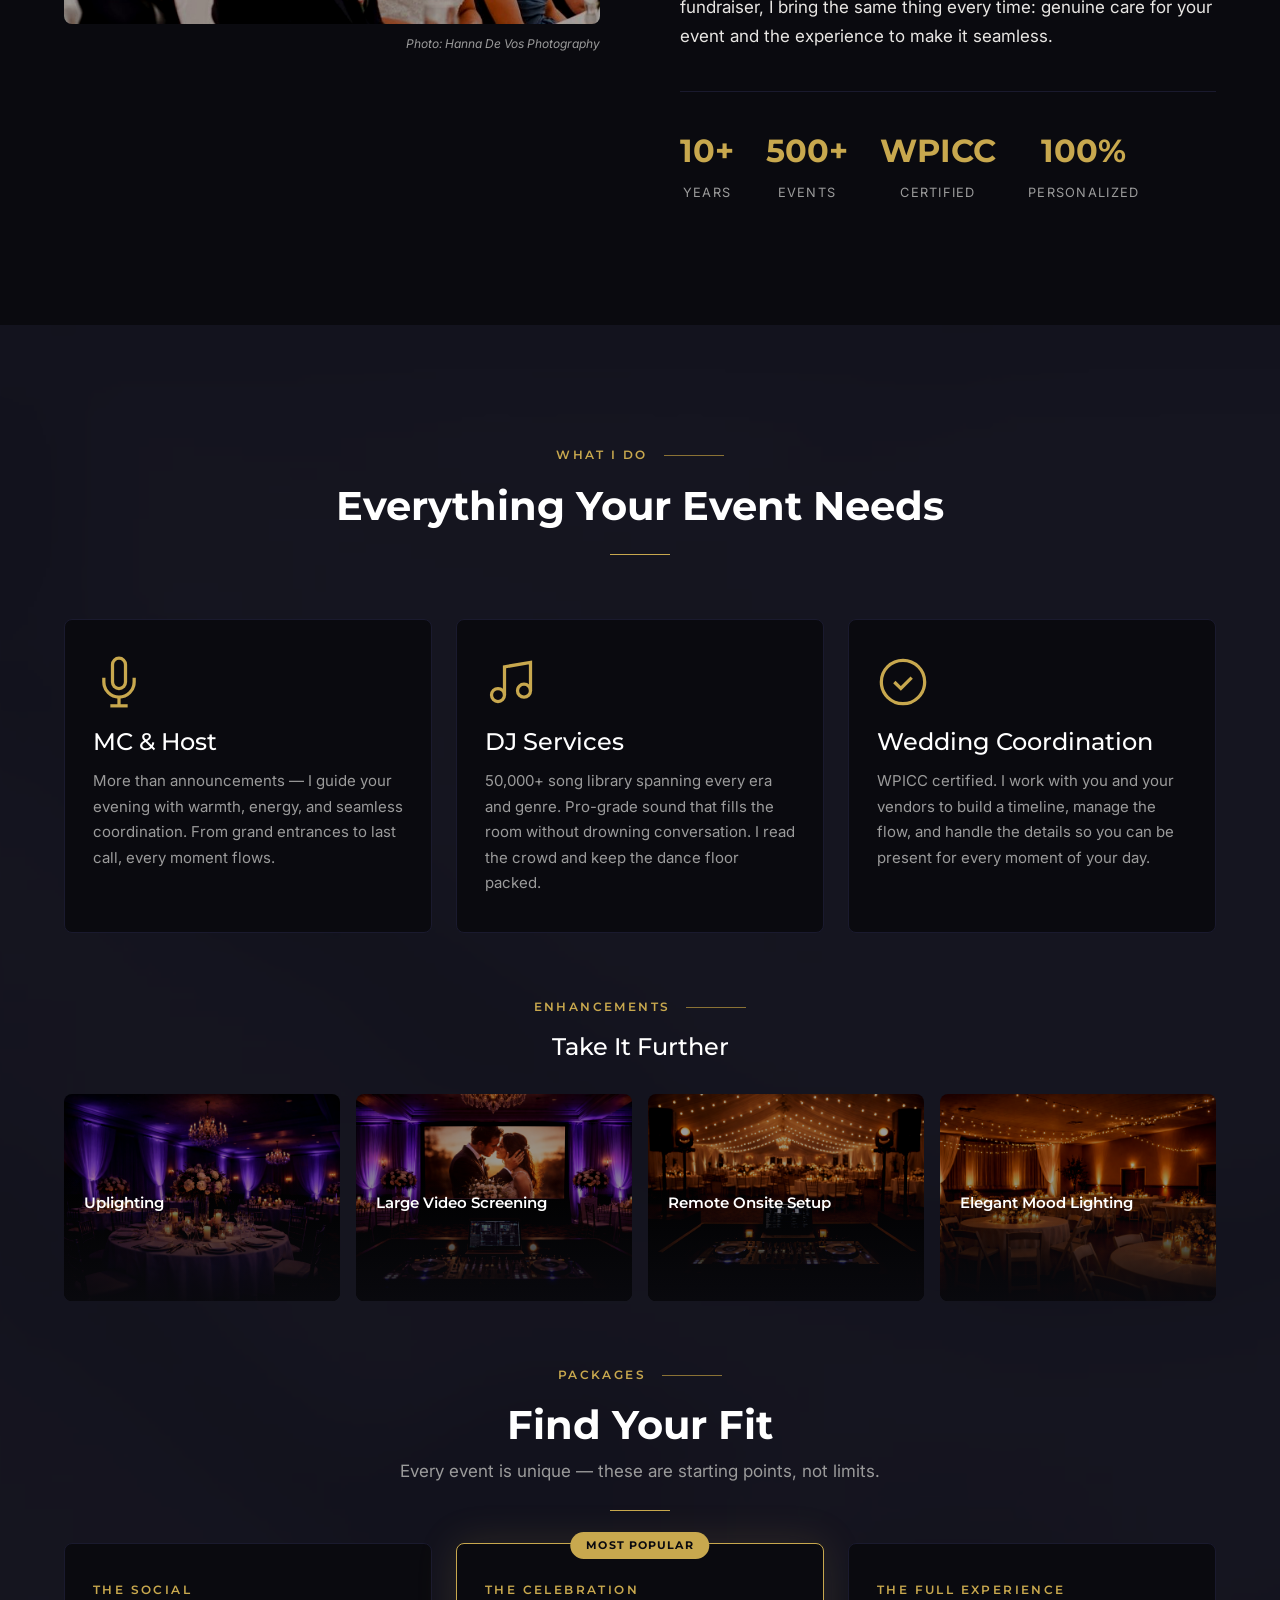
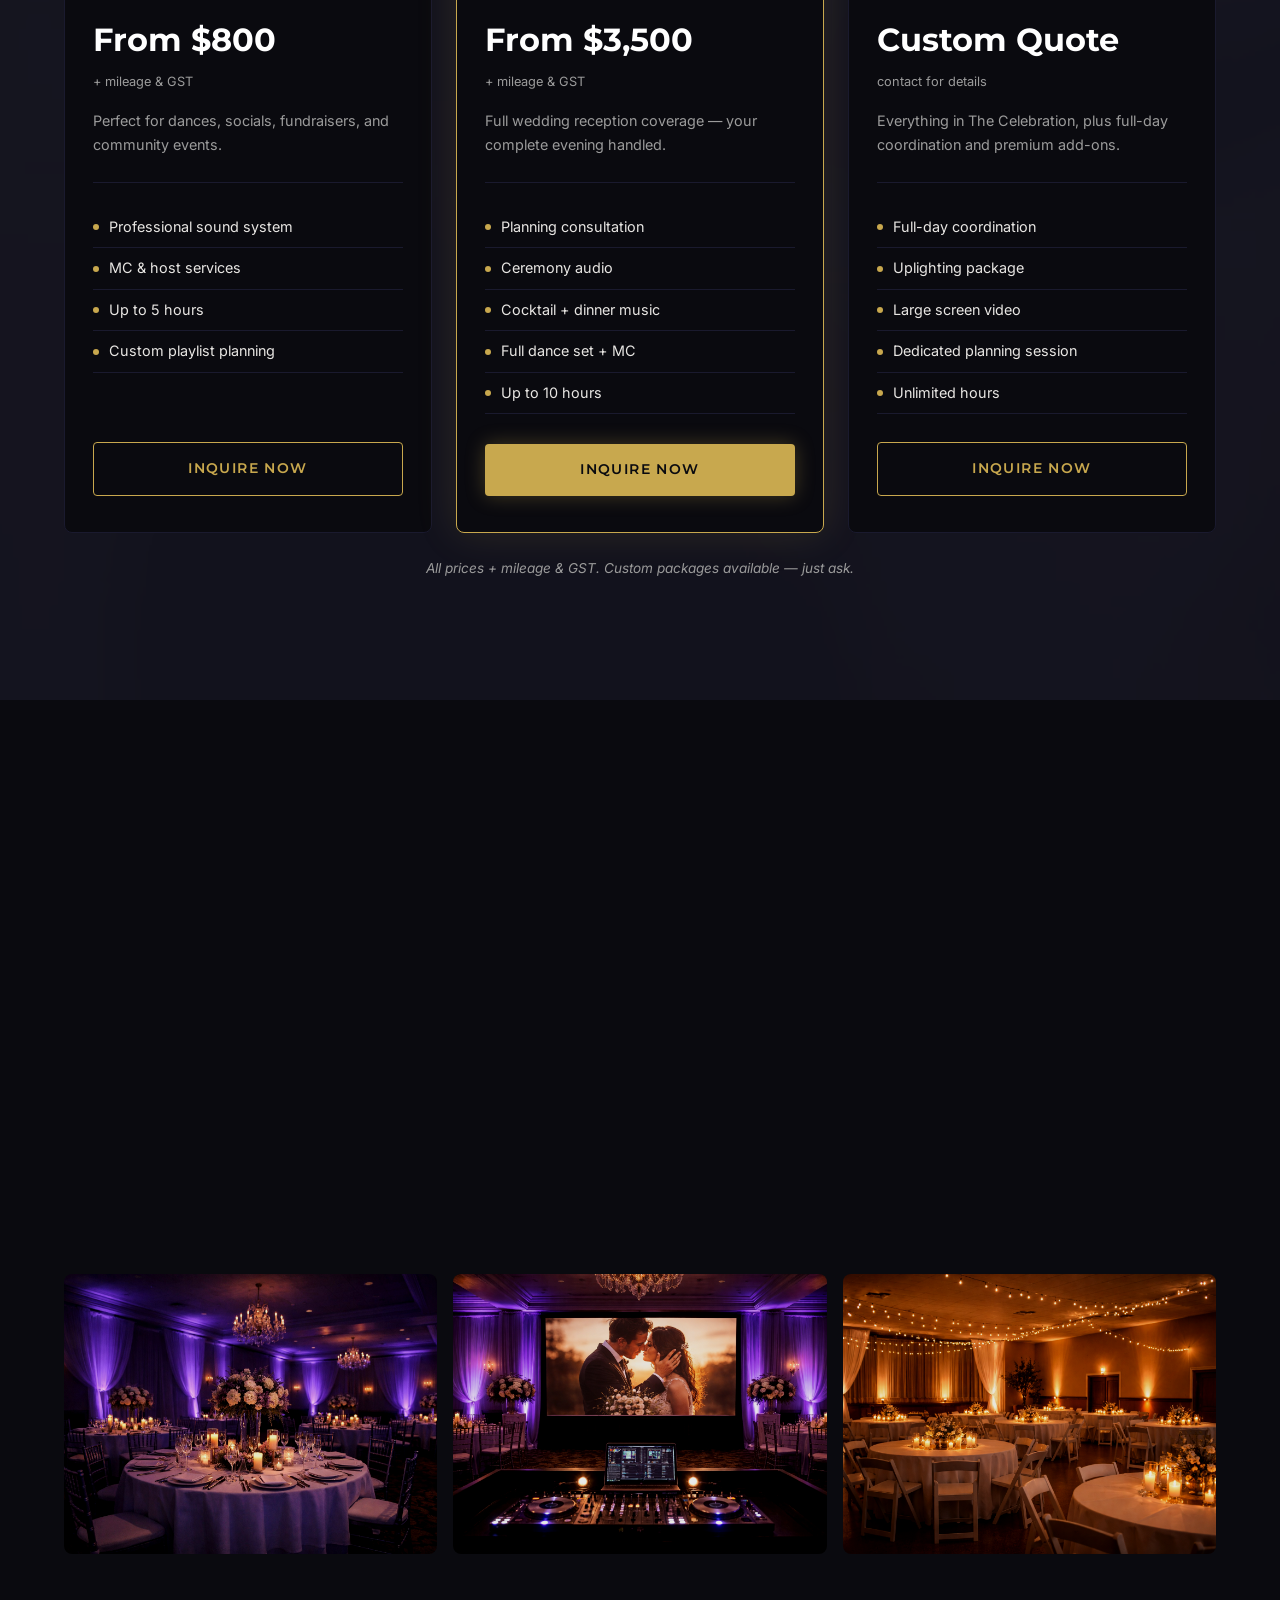
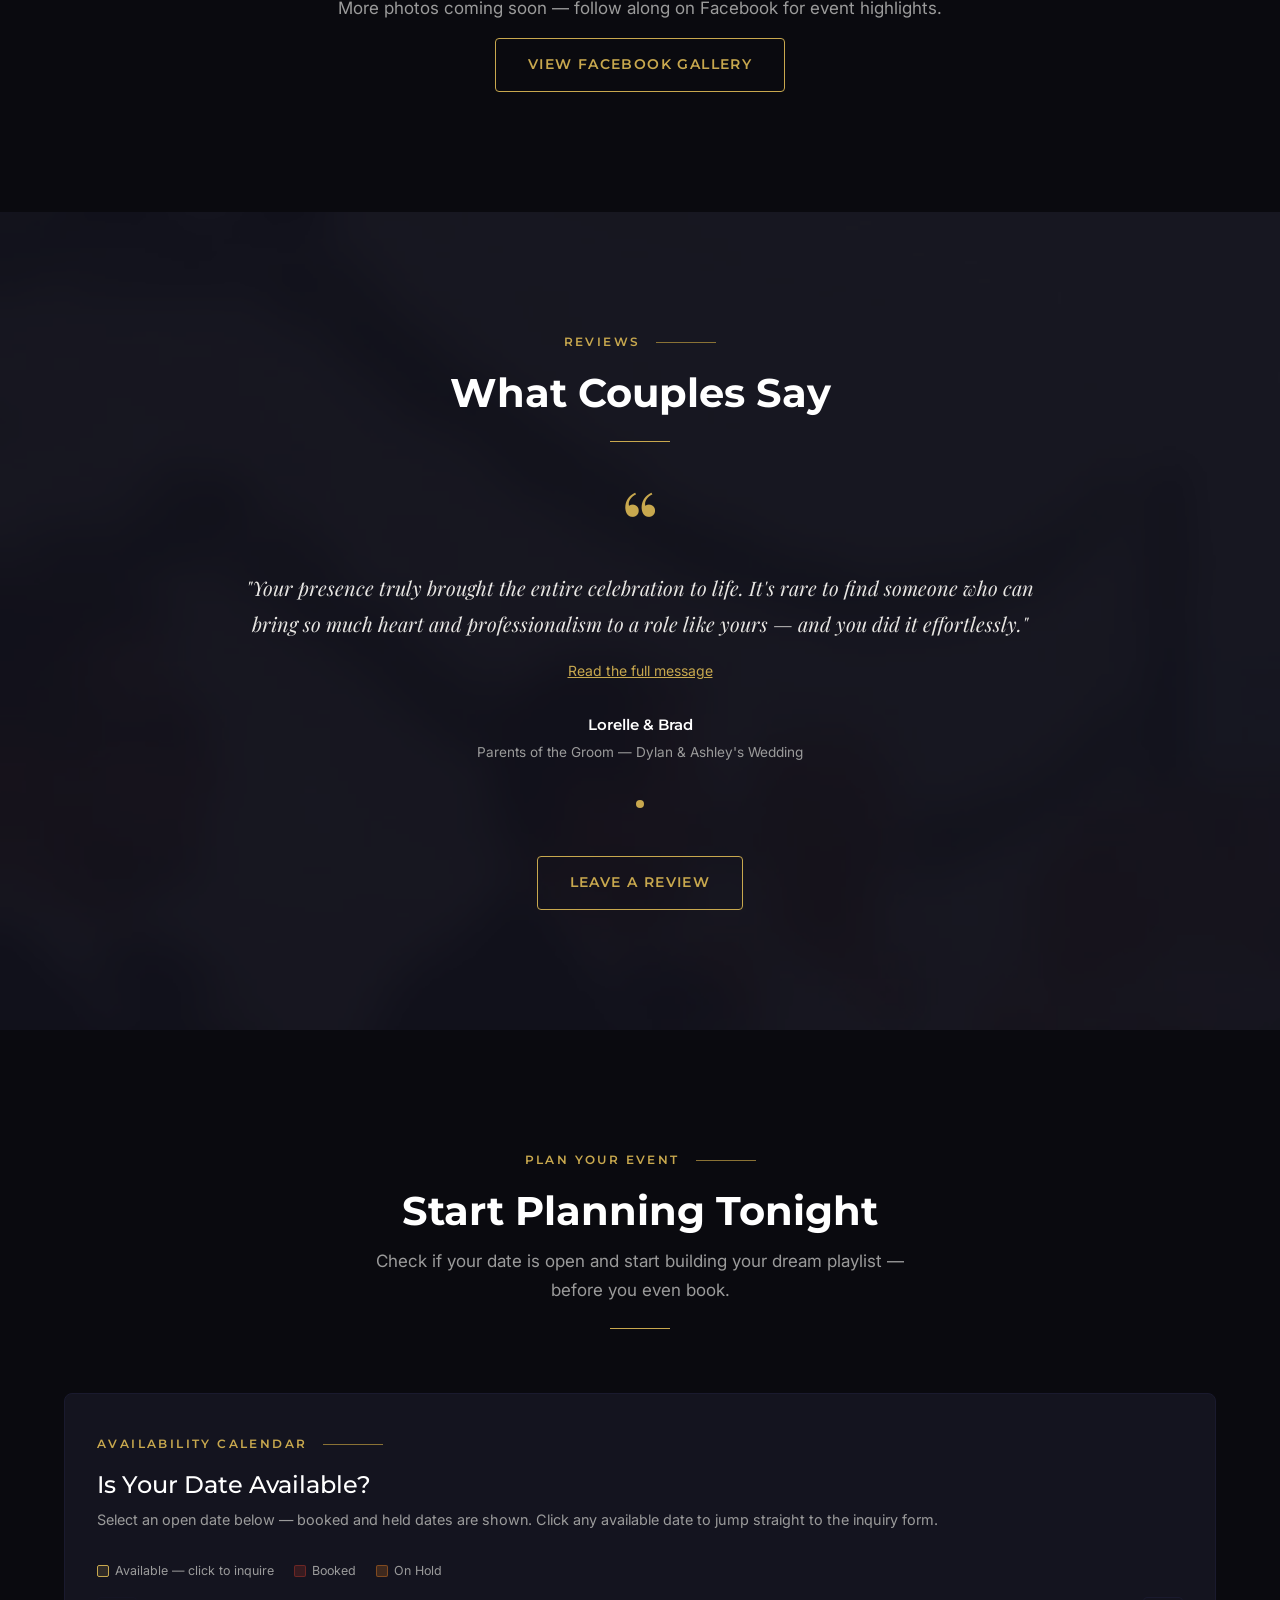
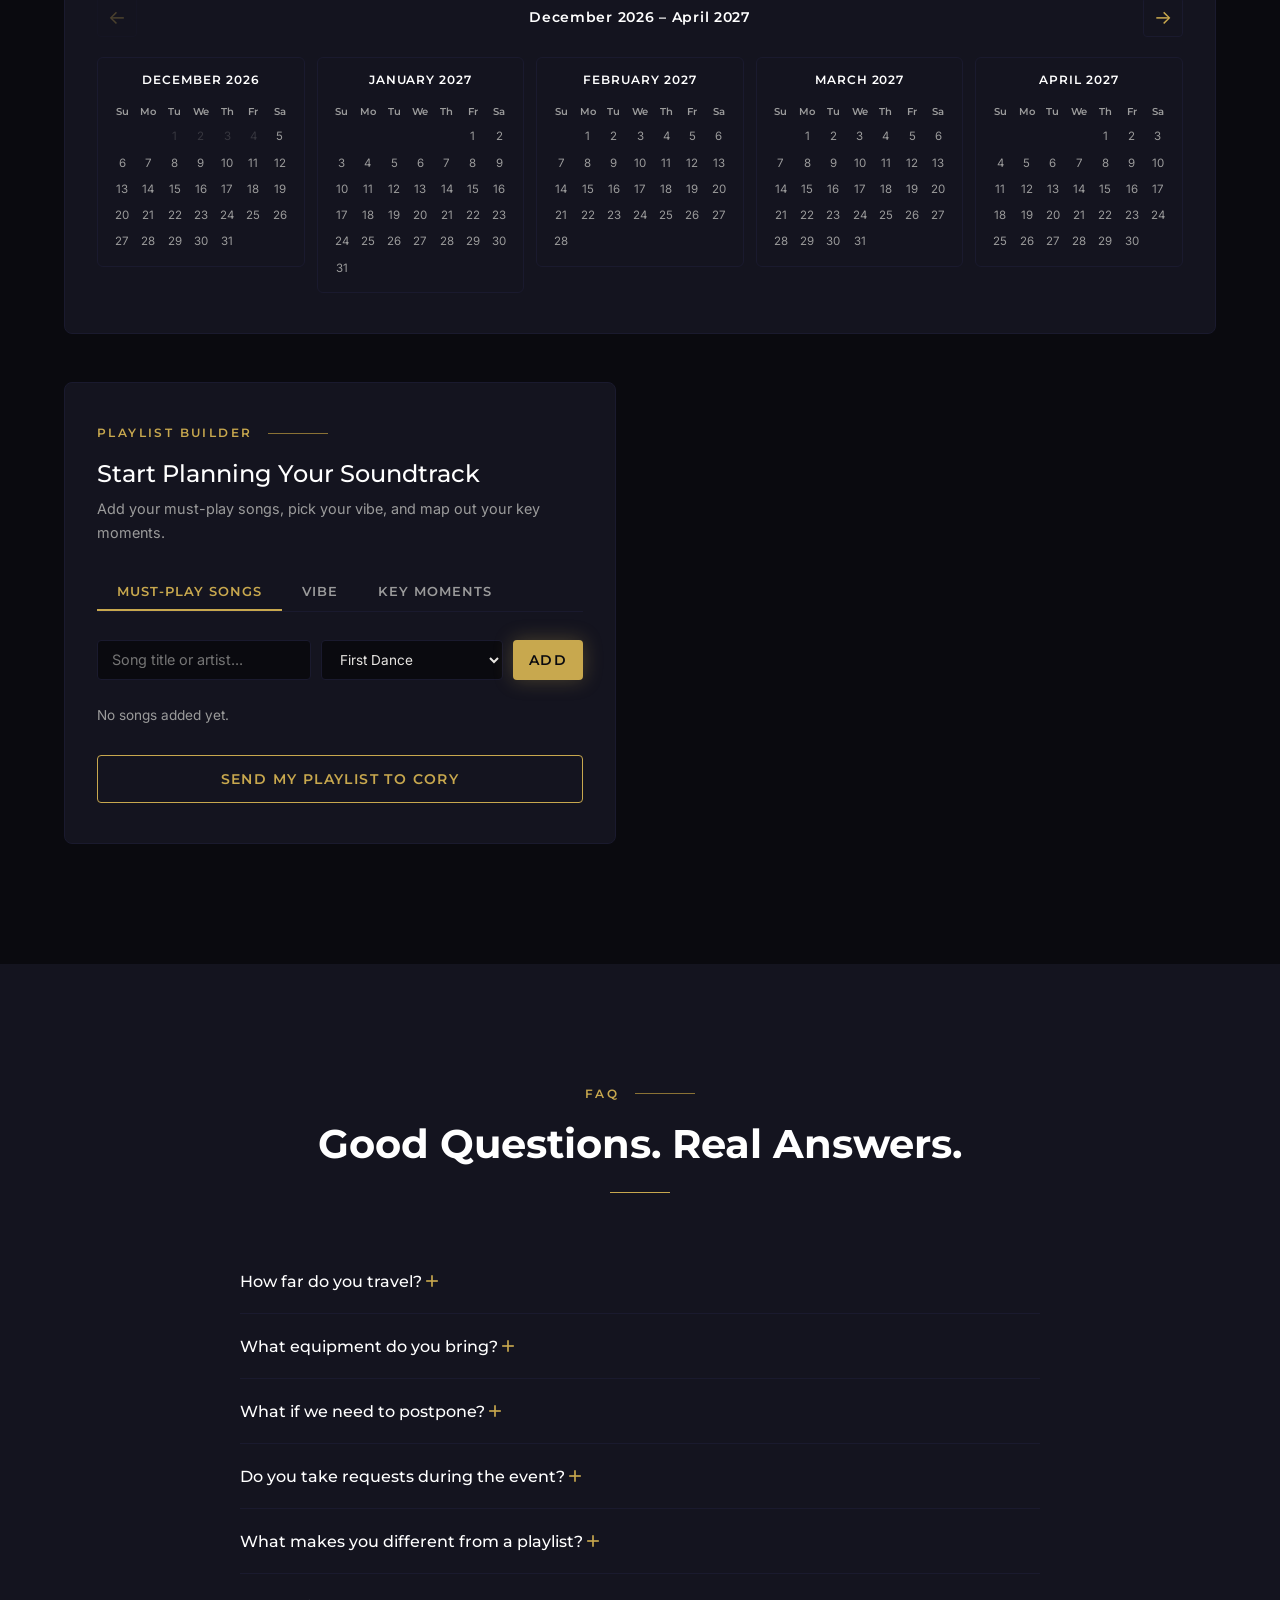
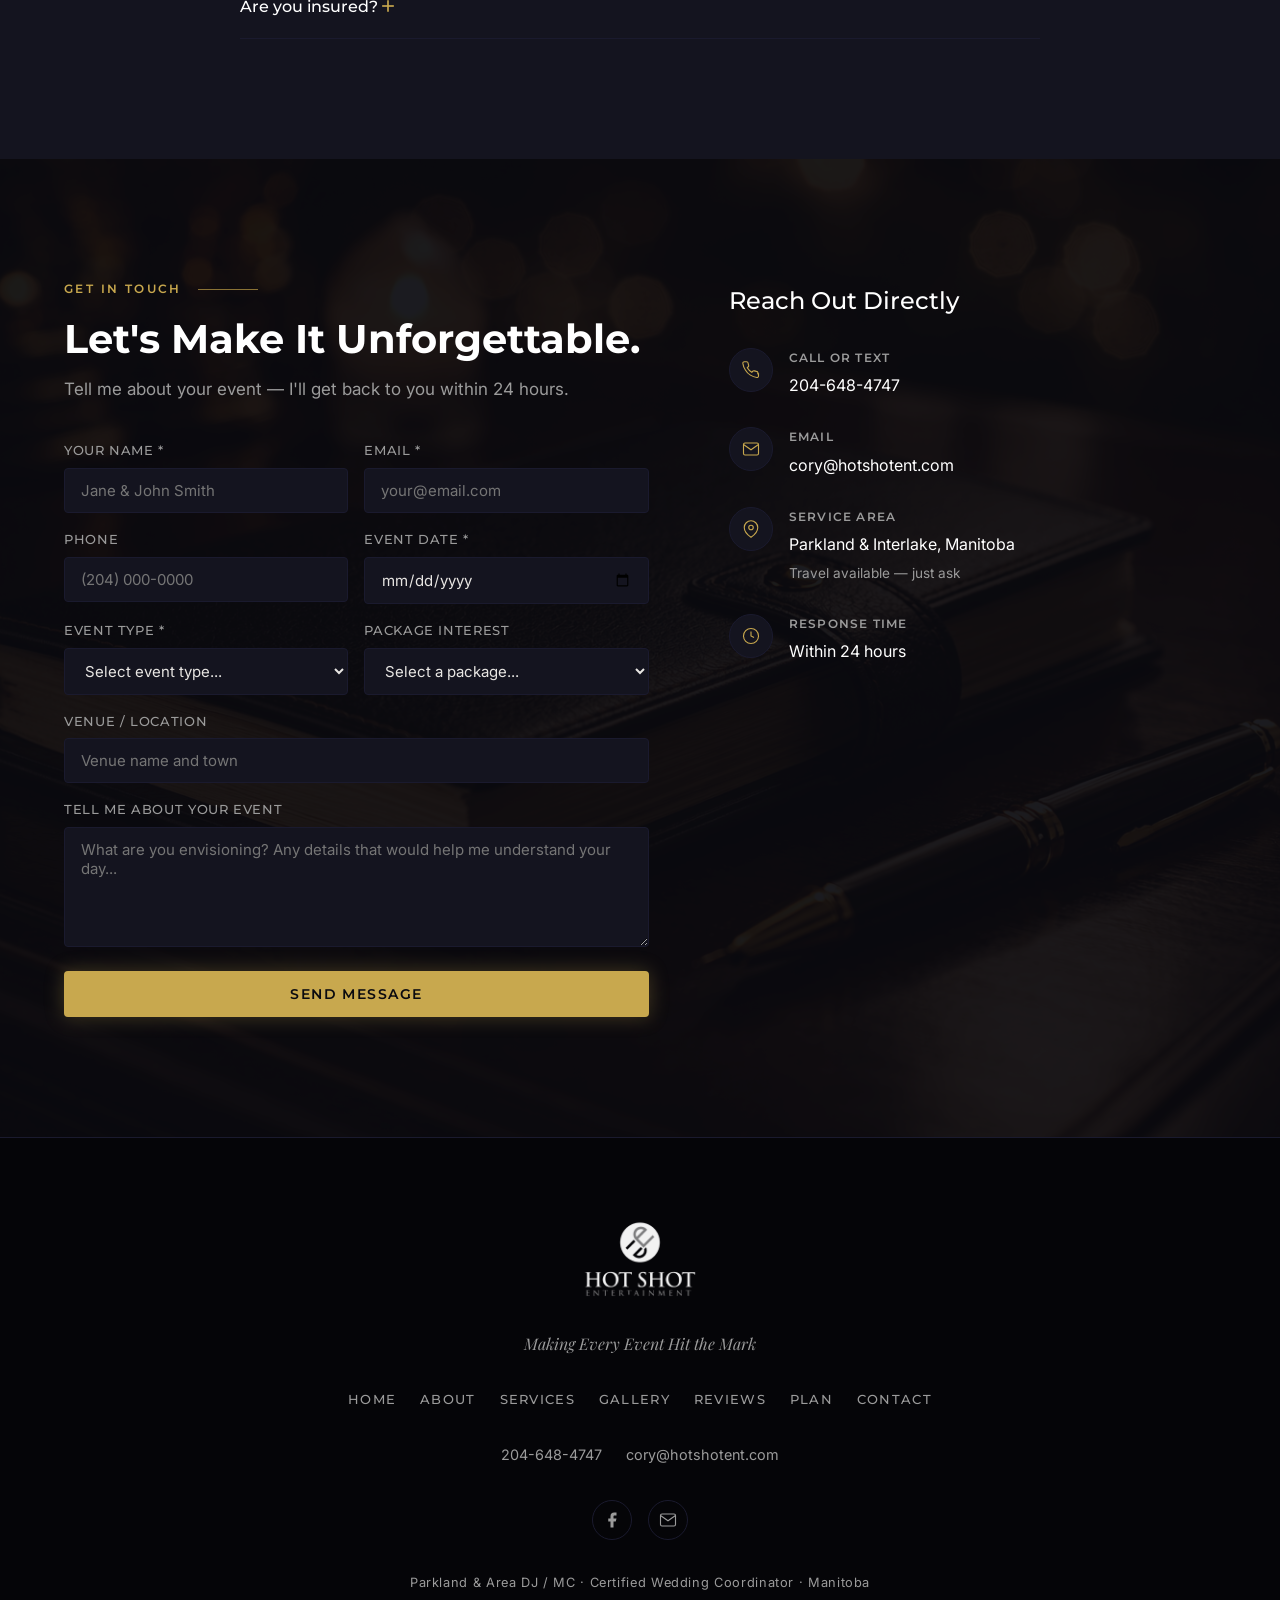
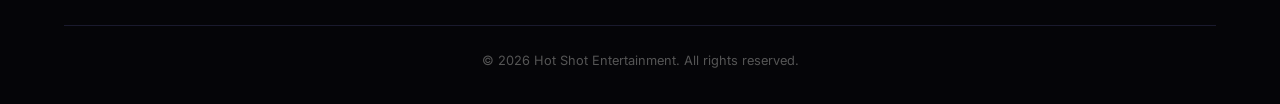
==== commit a2153fc4: "logo 250px" ====
--- a/index.html
+++ b/index.html
@@ -36,7 +36,7 @@
 <nav id="navbar">
   <div class="container nav-inner">
     <a href="#home" class="nav-logo">
-      <img src="images/hot_shot_black_vector_crop.png" alt="Hot Shot Entertainment">
+      <img src="images/hotshot_white_logo_trans.png" alt="Hot Shot Entertainment">
     </a>
     <ul class="nav-links">
       <li><a href="#home">Home</a></li>
@@ -81,7 +81,7 @@
     <p class="hero-tagline">Making Every Event Hit the Mark</p>
     <p class="hero-sub">DJ &nbsp;·&nbsp; MC &nbsp;·&nbsp; Certified Wedding Coordinator<br>Parkland &amp; Interlake, Manitoba</p>
     <div class="hero-ctas">
-      <a href="#contact" class="btn btn-primary">Check Availability</a>
+      <a href="#tools" class="btn btn-primary">Check Availability</a>
       <a href="tel:+12046484747" class="btn btn-ghost">204-648-4747</a>
     </div>
   </div>
@@ -447,7 +447,7 @@
 <footer>
   <div class="container footer-inner">
     <div class="footer-logo">
-      <img src="images/hot_shot_black_vector_crop.png" alt="Hot Shot Entertainment">
+      <img src="images/hotshot_white_logo_trans.png" alt="Hot Shot Entertainment">
       <p class="footer-tagline">Making Every Event Hit the Mark</p>
     </div>
     <nav class="footer-nav">
--- a/css/styles.css
+++ b/css/styles.css
@@ -126,21 +126,24 @@
    ============================================================ */
 #navbar {
   position: fixed; top: 0; left: 0; right: 0; z-index: 1000;
-  padding: 20px 0;
+  padding: 8px 0;
   transition: background var(--transition), padding var(--transition), box-shadow var(--transition);
 }
 #navbar.scrolled {
   background: rgba(20,20,31,0.97);
   backdrop-filter: blur(10px);
-  padding: 12px 0;
+  padding: 4px 0;
   box-shadow: 0 2px 30px rgba(0,0,0,0.5);
+}
+#navbar.scrolled .nav-logo img {
+  height: 180px;
 }
 .nav-inner {
   display: flex; align-items: center; justify-content: space-between;
 }
 .nav-logo img {
-  height: 48px; width: auto;
-  filter: invert(1) brightness(1);
+  height: 250px; width: auto;
+  mix-blend-mode: screen;
 }
 .nav-links {
   display: flex; align-items: center; gap: 32px;
@@ -919,9 +922,9 @@
   display: flex; flex-direction: column; align-items: center;
 }
 .footer-logo img {
-  height: 80px; width: auto;
-  filter: invert(1) brightness(1);
-  opacity: 0.9;
+  height: 120px; width: auto;
+  mix-blend-mode: screen;
+  opacity: 0.95;
 }
 .footer-tagline {
   font-family: 'Playfair Display', serif;
@@ -973,89 +976,135 @@
   width: 100%;
 }
 
+
 /* ============================================================
-   PUBLIC CALENDAR
+   CALENDAR CAROUSEL (public + admin)
    ============================================================ */
-.tool-card-wide {
-  grid-column: 1 / -1;
-}
-@media (min-width: 1024px) {
-  .tools-grid { grid-template-columns: 1fr 1fr; }
-  .tool-card-wide { grid-column: 1 / -1; }
-}
-
-#public-calendar .cal-year { margin-bottom: 32px; }
-#public-calendar .cal-year-heading {
-  font-family: 'Montserrat', sans-serif;
-  font-size: 1.1rem; font-weight: 700;
+
+/* Carousel wrapper */
+.cal-carousel { width: 100%; }
+
+/* Nav row */
+.cal-nav {
+  display: flex; align-items: center; justify-content: space-between;
+  margin-bottom: 20px; gap: 12px;
+}
+.cal-nav-label {
+  font-family: 'Montserrat', sans-serif;
+  font-size: 0.9rem; font-weight: 600;
+  color: var(--color-text-bright);
+  text-align: center; flex: 1;
+  letter-spacing: 0.05em;
+}
+.cal-nav-btn {
+  background: var(--color-bg-elevated);
+  border: 1px solid var(--color-bg-subtle);
+  border-radius: 4px;
   color: var(--color-gold);
-  margin-bottom: 16px;
-  padding-bottom: 10px;
-  border-bottom: 1px solid var(--color-gold-dim);
-}
-#public-calendar .cal-months-grid {
-  display: grid;
-  grid-template-columns: repeat(auto-fill, minmax(180px, 1fr));
-  gap: 16px;
-}
-#public-calendar .cal-month {
-  background: var(--color-bg);
+  font-size: 1.2rem; line-height: 1;
+  width: 40px; height: 40px;
+  cursor: pointer;
+  display: flex; align-items: center; justify-content: center;
+  transition: all 0.2s; flex-shrink: 0;
+}
+.cal-nav-btn:hover:not(:disabled) {
+  background: var(--color-gold);
+  color: #0a0a0f;
+  border-color: var(--color-gold);
+}
+.cal-nav-btn:disabled { cursor: default; }
+
+/* Track — months side by side */
+.cal-track {
+  display: flex; gap: 12px; align-items: flex-start;
+}
+
+/* Year tabs (admin only) */
+.cal-year-tabs {
+  display: flex; gap: 8px; margin-bottom: 20px; flex-wrap: wrap;
+}
+.cal-year-tab {
+  font-family: 'Montserrat', sans-serif;
+  font-size: 0.85rem; font-weight: 600;
+  letter-spacing: 0.1em;
+  padding: 10px 24px; border-radius: 4px;
+  cursor: pointer; border: 1px solid var(--color-bg-subtle);
+  background: var(--color-bg-elevated);
+  color: var(--color-text-muted);
+  transition: all 0.2s;
+}
+.cal-year-tab:hover {
+  border-color: var(--color-gold-dim);
+  color: var(--color-text-bright);
+}
+.cal-year-tab.active {
+  background: var(--color-gold);
+  border-color: var(--color-gold);
+  color: #0a0a0f;
+}
+.cal-year-panel { display: none; }
+.cal-year-panel.active { display: block; }
+
+/* Individual month card */
+.cal-month {
+  background: var(--color-bg-elevated);
   border: 1px solid var(--color-bg-subtle);
   border-radius: 6px;
   padding: 12px;
-}
-#public-calendar .cal-month-heading {
+  min-width: 0;
+}
+.cal-month-heading {
   font-family: 'Montserrat', sans-serif;
   font-size: 0.75rem; font-weight: 600;
   color: var(--color-text-bright);
   text-align: center; margin-bottom: 10px;
   text-transform: uppercase; letter-spacing: 0.08em;
 }
-#public-calendar .cal-grid {
+.cal-grid {
   display: grid; grid-template-columns: repeat(7, 1fr);
   gap: 2px;
 }
-#public-calendar .cal-day-header {
+.cal-day-header {
   text-align: center; font-size: 0.6rem;
   color: var(--color-text-muted);
   font-family: 'Montserrat', sans-serif;
   font-weight: 600; padding: 3px 0;
 }
-#public-calendar .cal-cell {
+.cal-cell {
   aspect-ratio: 1;
   display: flex; align-items: center; justify-content: center;
-  font-size: 0.7rem; border-radius: 3px;
+  font-size: 0.72rem; border-radius: 3px;
   font-family: 'Inter', sans-serif;
   transition: all 0.15s; user-select: none;
 }
-#public-calendar .cal-empty { background: transparent; }
-#public-calendar .cal-available { color: var(--color-text-muted); }
-#public-calendar .cal-available.cal-clickable {
-  cursor: pointer;
-}
-#public-calendar .cal-available.cal-clickable:hover {
+.cal-empty { background: transparent; }
+.cal-available { color: var(--color-text-muted); }
+.cal-available.cal-clickable { cursor: pointer; }
+.cal-available.cal-clickable:hover {
   background: rgba(200,168,78,0.15);
   color: var(--color-gold);
   transform: scale(1.15);
 }
-#public-calendar .cal-booked {
+.cal-booked {
   background: rgba(192,57,43,0.2);
   color: #e74c3c;
   border: 1px solid rgba(192,57,43,0.4);
   cursor: not-allowed;
 }
-#public-calendar .cal-hold {
+.cal-hold {
   background: rgba(230,126,34,0.2);
   color: #e67e22;
   border: 1px solid rgba(230,126,34,0.4);
   cursor: not-allowed;
 }
-#public-calendar .cal-past { opacity: 0.25; }
-
-/* Calendar legend on public side */
+.cal-past { opacity: 0.25; cursor: default !important; }
+
+/* Admin toggle cursor */
+.cal-available:not(.cal-past) { cursor: pointer; }
+
+/* Legend */
 .cal-public-legend {
-  display: flex; gap: 20px; flex-wrap: wrap;
-  margin-bottom: 16px;
+  display: flex; gap: 20px; flex-wrap: wrap; margin-bottom: 16px;
 }
 .cal-public-legend-item {
   display: flex; align-items: center; gap: 6px;
@@ -1064,3 +1113,6 @@
 .cal-public-legend-dot {
   width: 12px; height: 12px; border-radius: 2px; flex-shrink: 0;
 }
+
+/* Wide tool card for calendar */
+.tool-card-wide { grid-column: 1 / -1; }
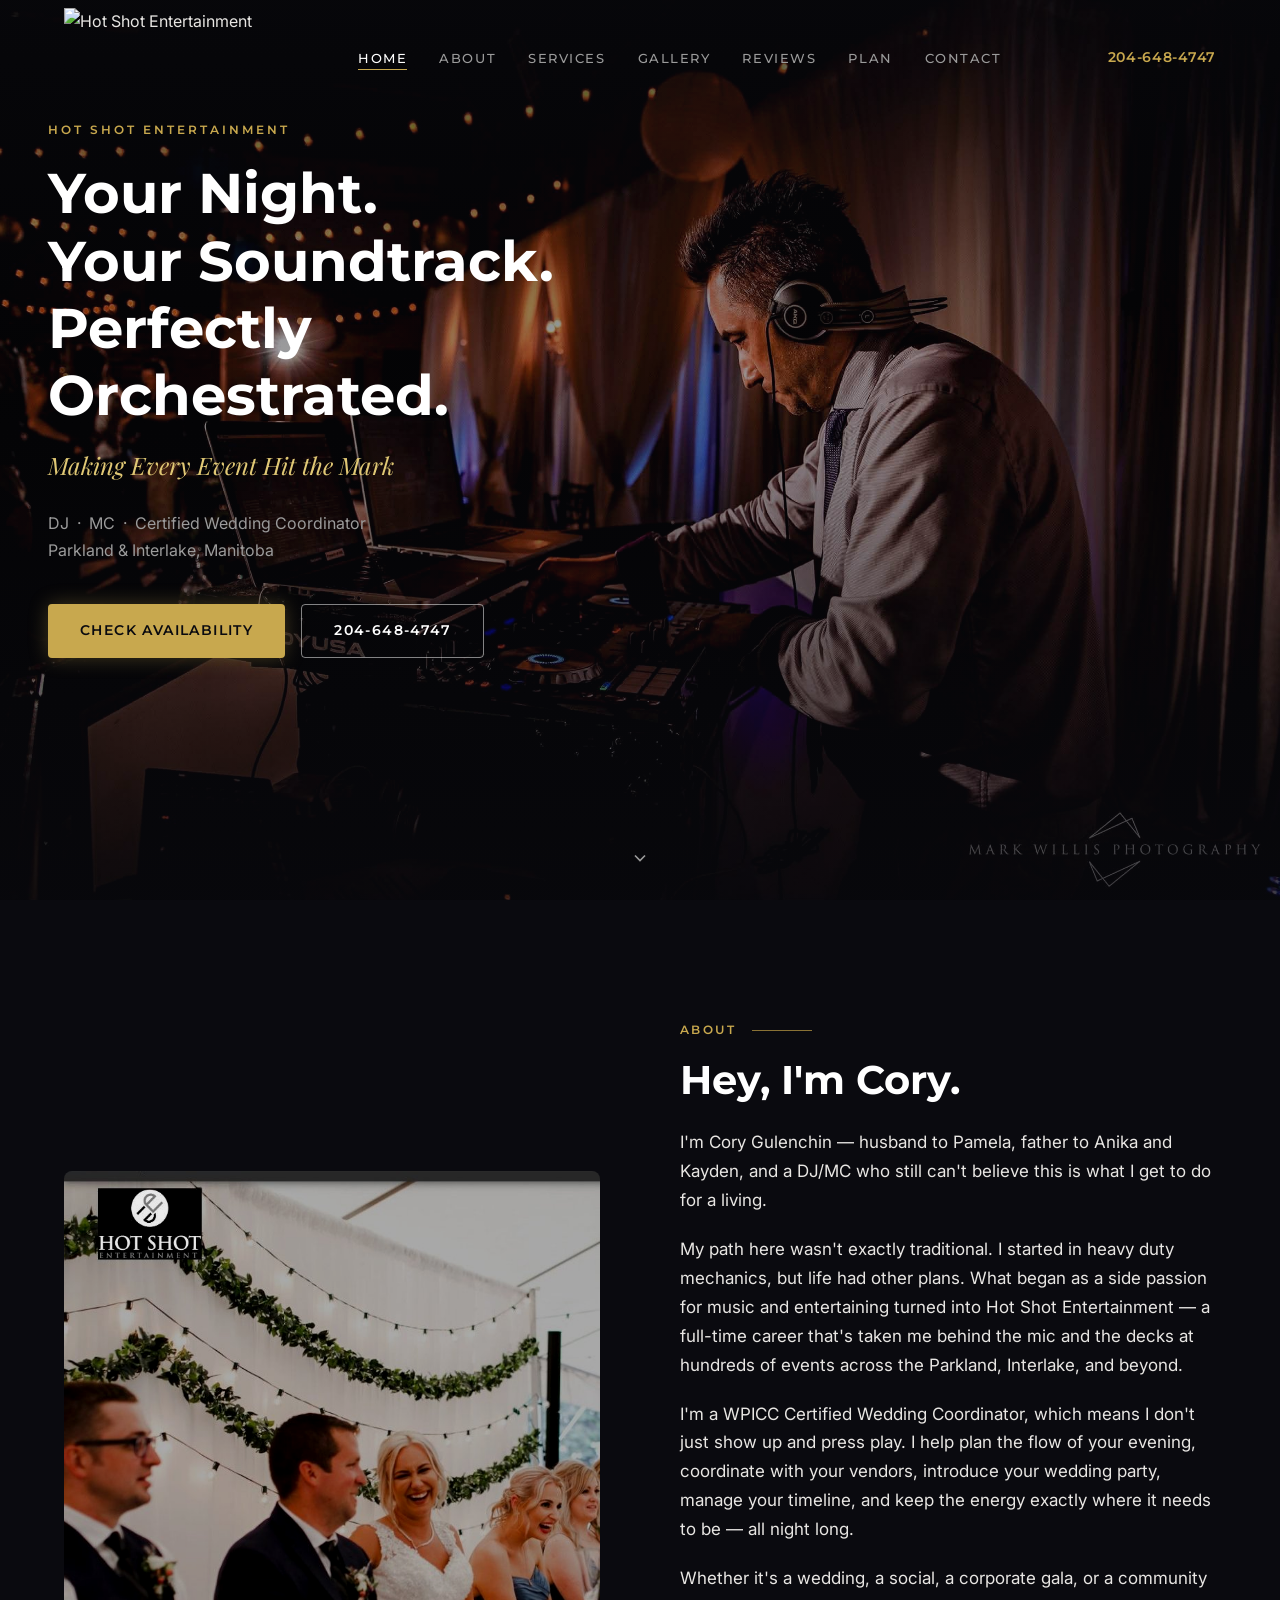
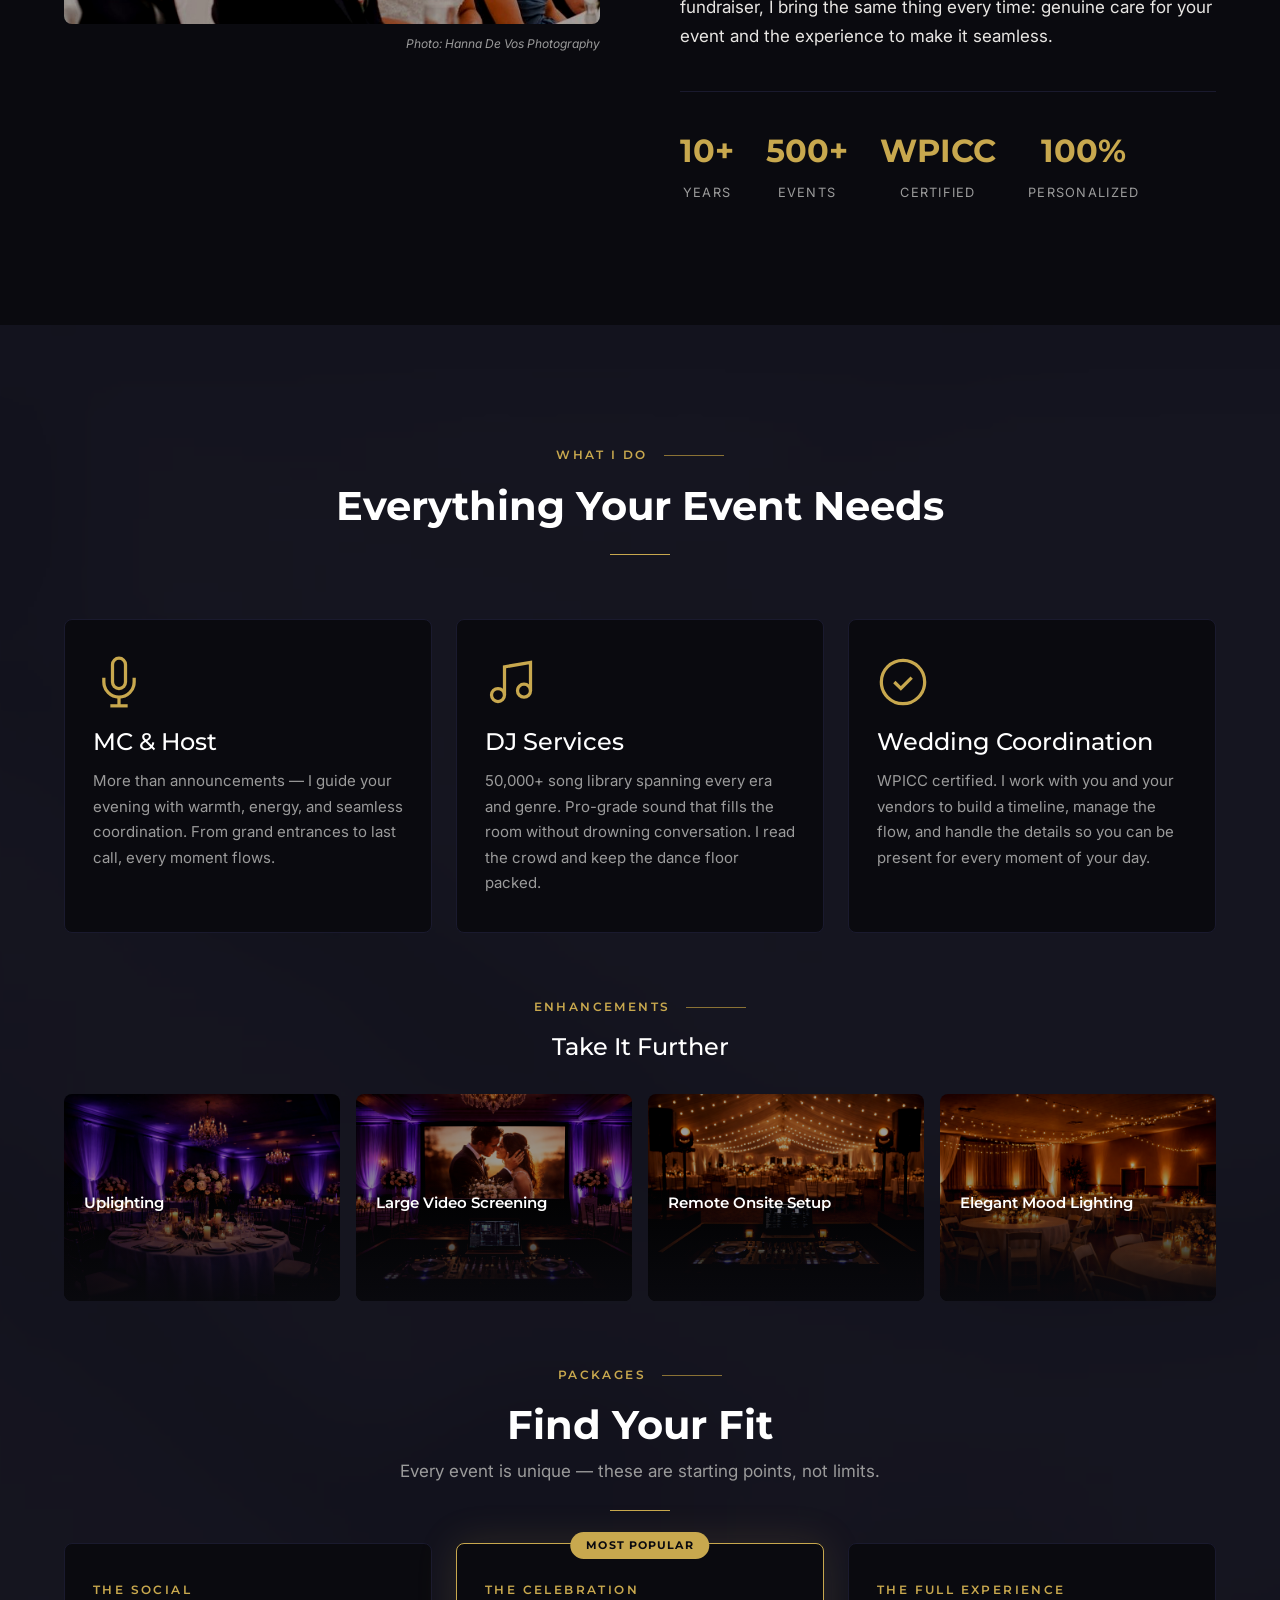
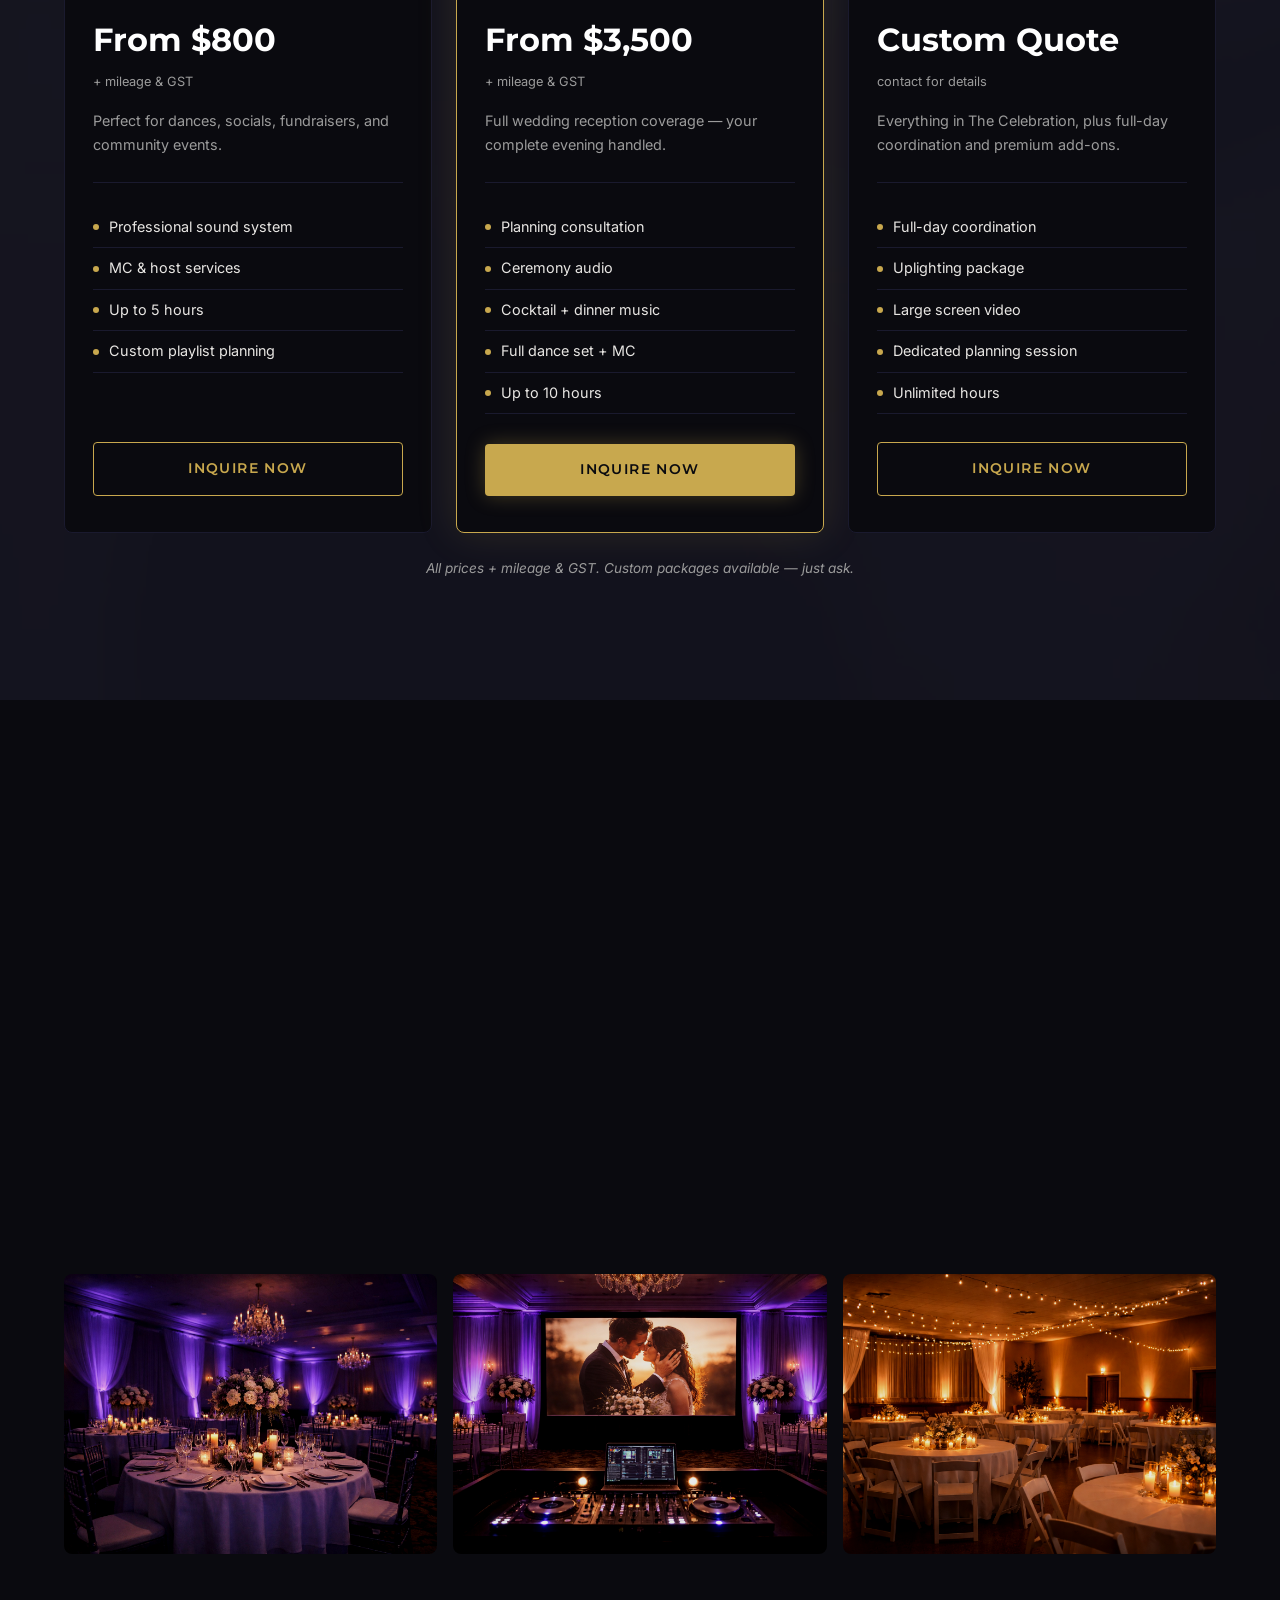
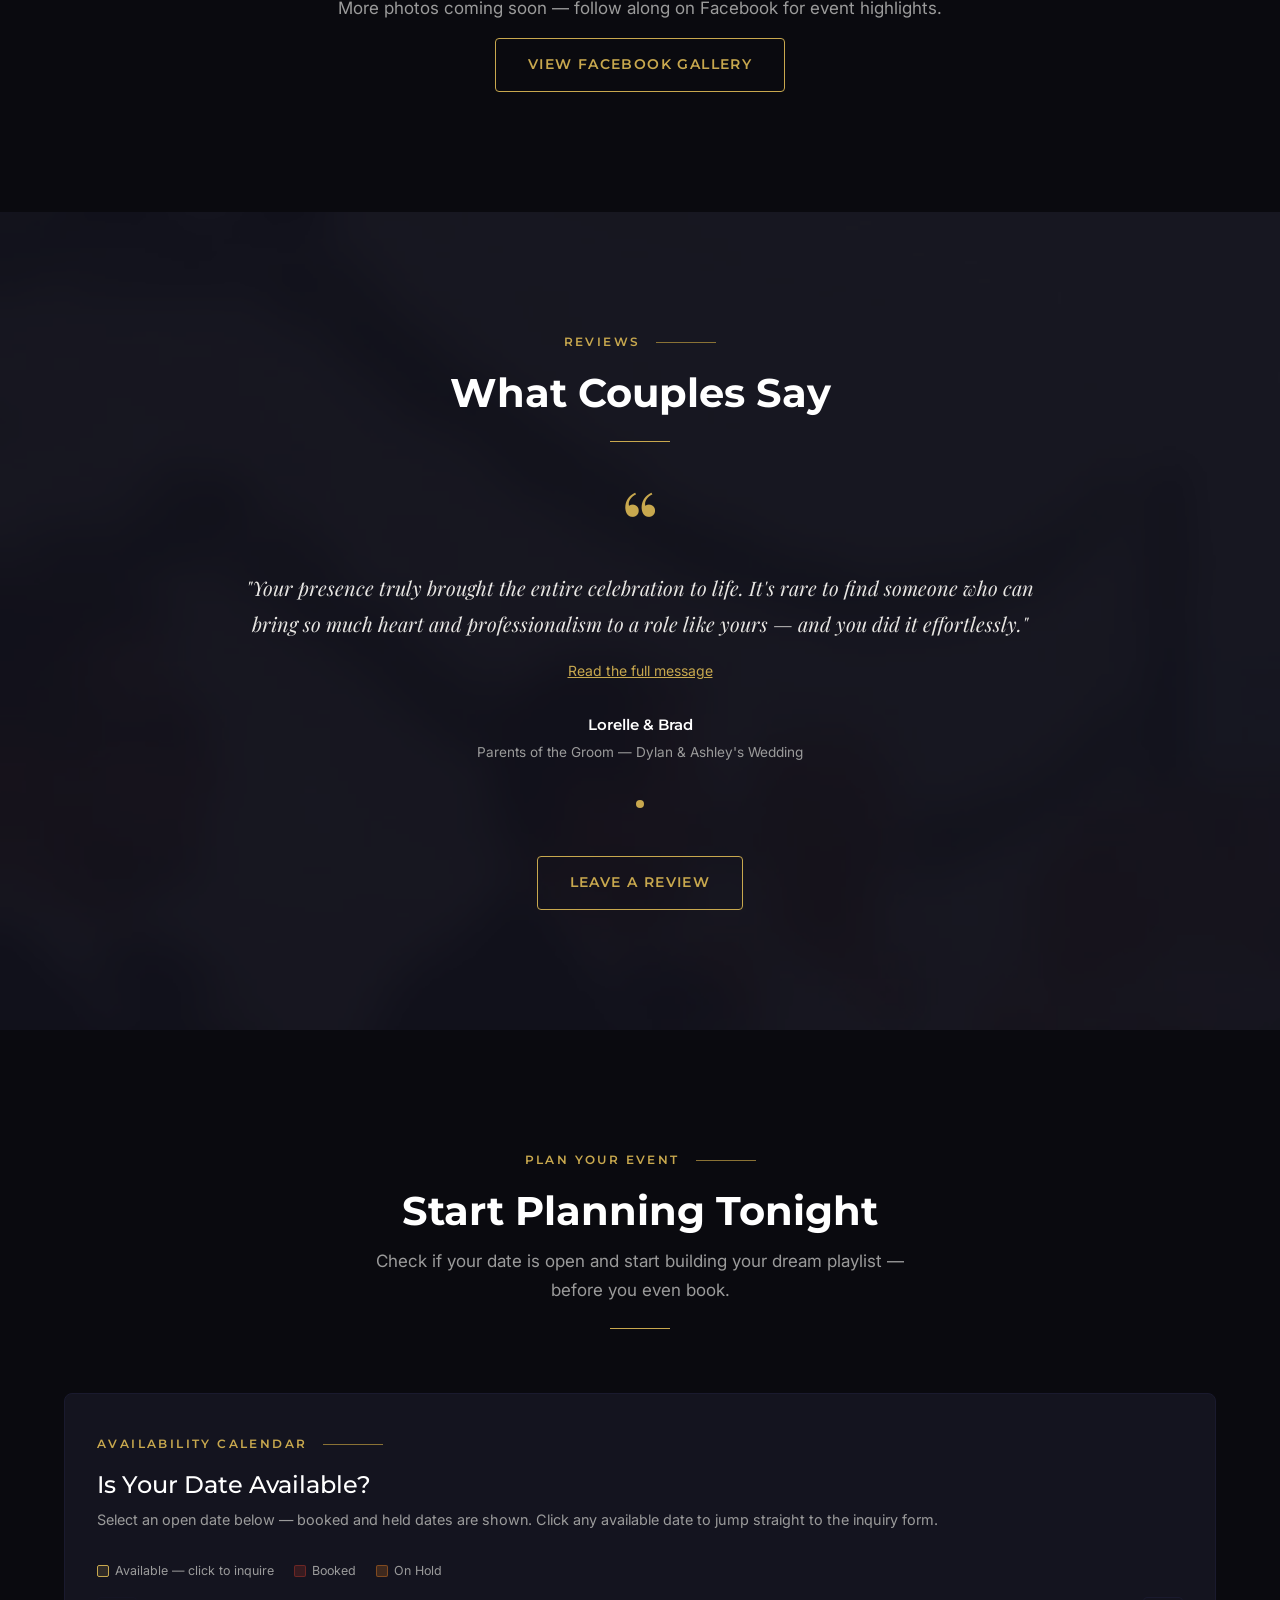
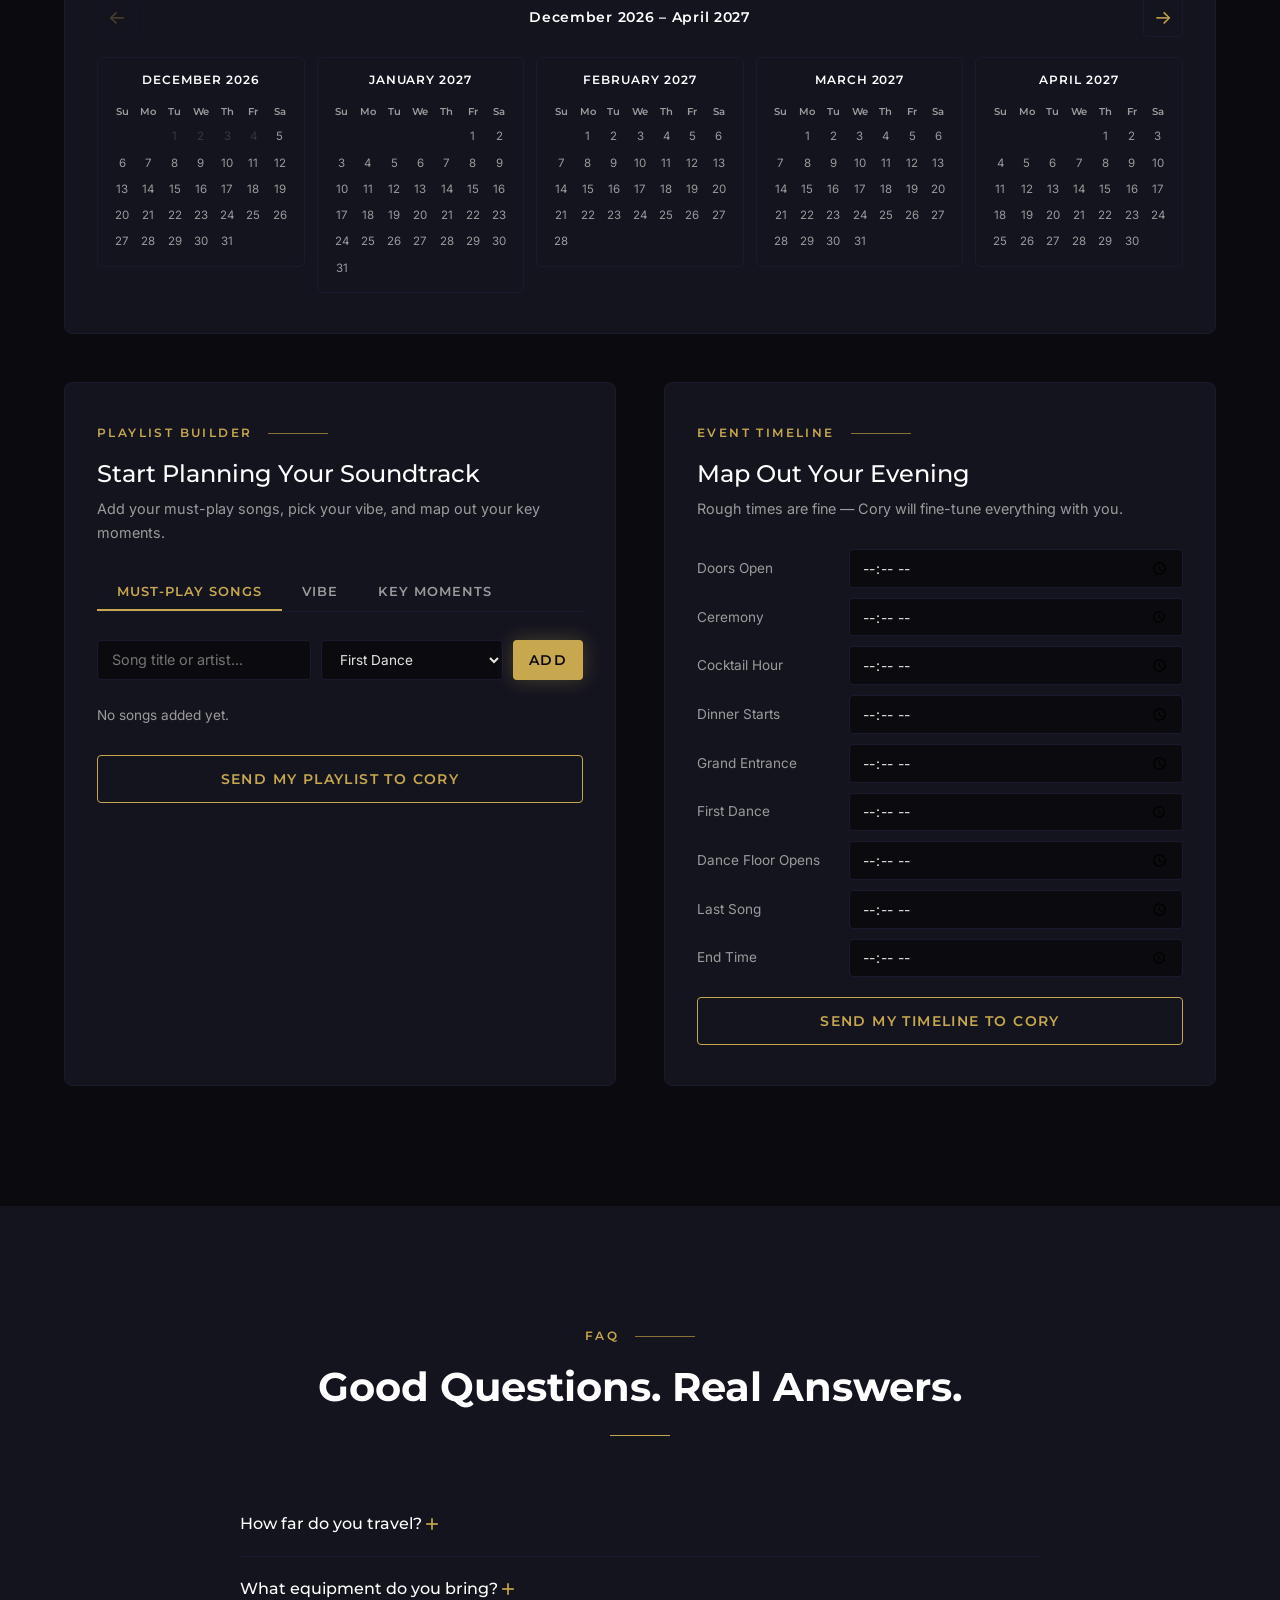
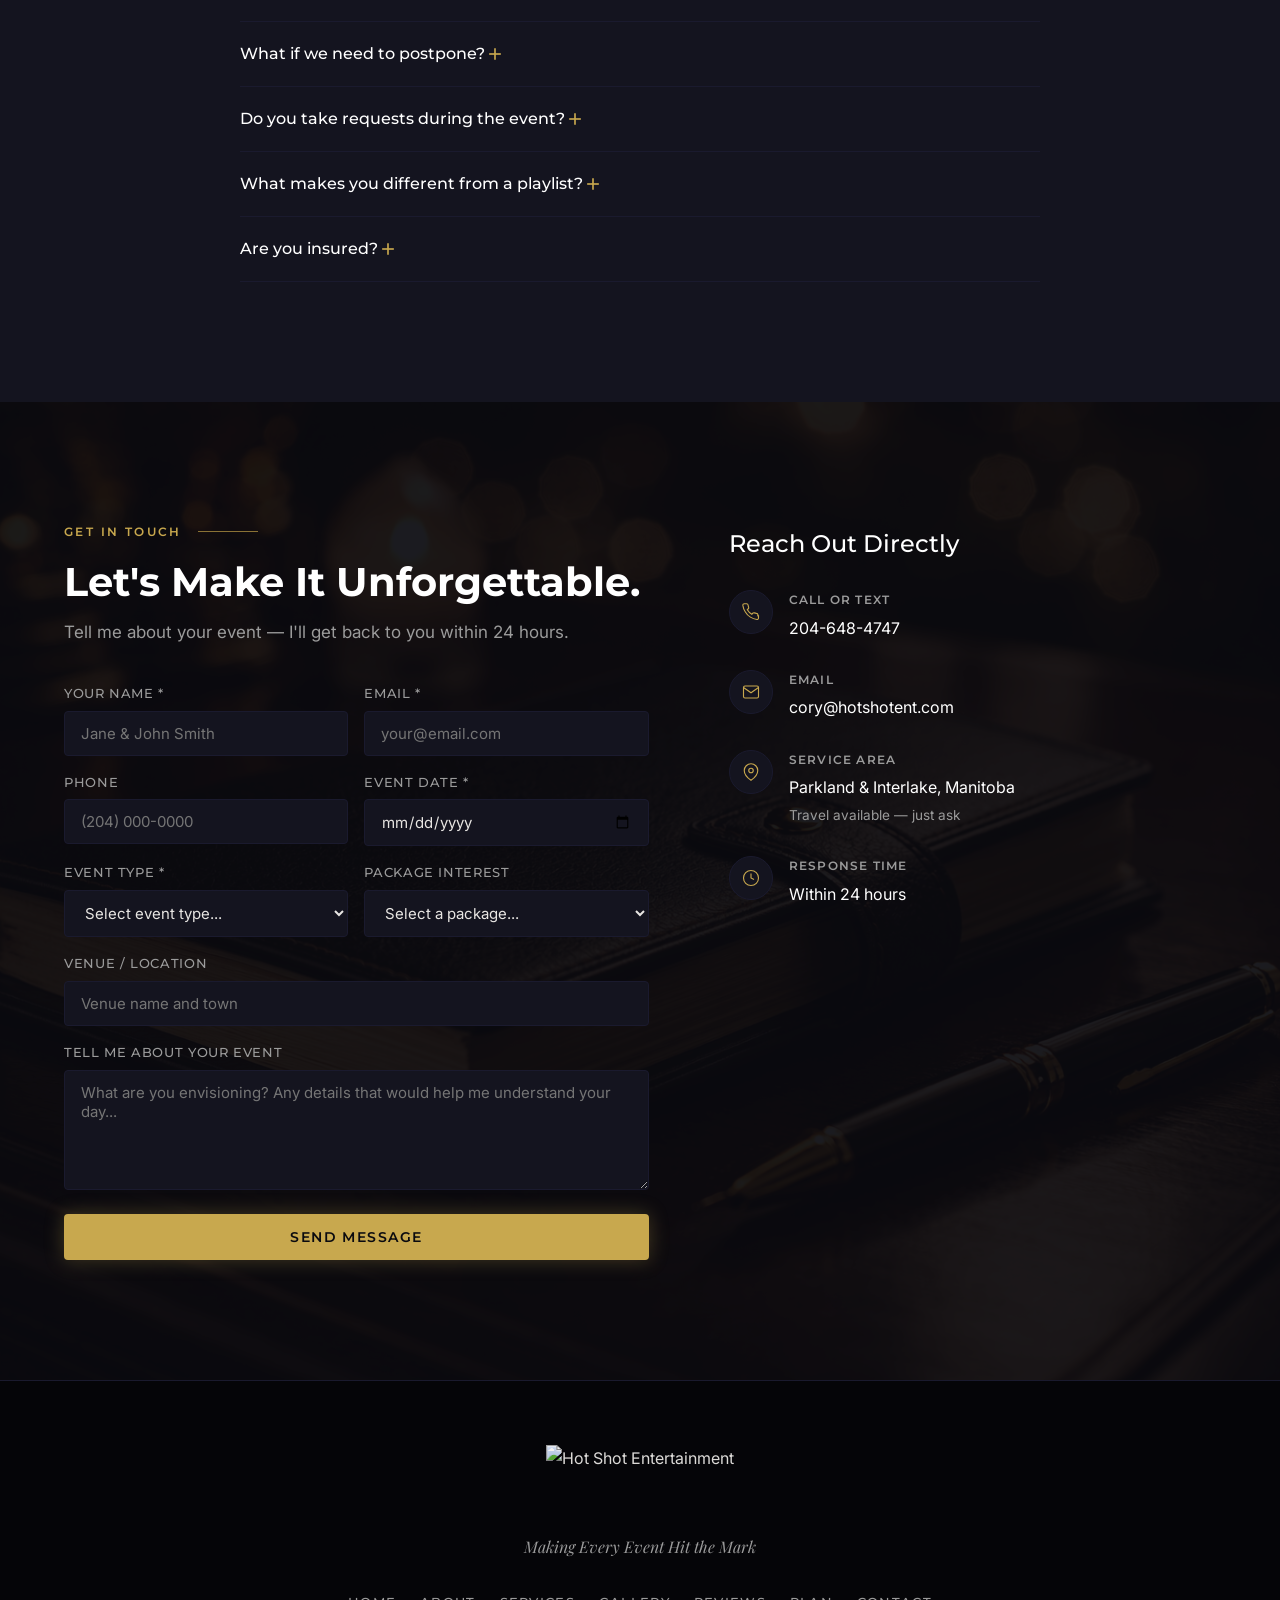
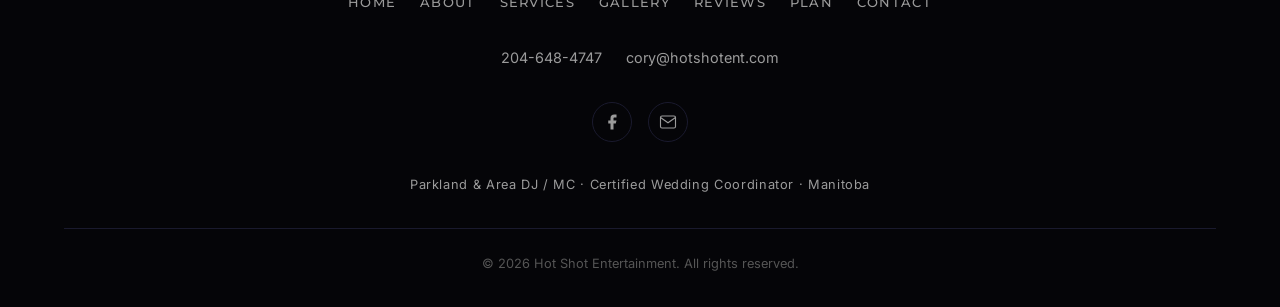
==== commit 623729b3: "add event timeline card" ====
--- a/index.html
+++ b/index.html
@@ -36,7 +36,7 @@
 <nav id="navbar">
   <div class="container nav-inner">
     <a href="#home" class="nav-logo">
-      <img src="images/hotshot_white_logo_trans.png" alt="Hot Shot Entertainment">
+      <img src="images/hot_shot_black_vector_crop.png" alt="Hot Shot Entertainment">
     </a>
     <ul class="nav-links">
       <li><a href="#home">Home</a></li>
@@ -297,6 +297,54 @@
         </button>
       </div>
 
+      <!-- EVENT TIMELINE -->
+      <div class="tool-card fade-right">
+        <div class="section-label">Event Timeline</div>
+        <h3>Map Out Your Evening</h3>
+        <p>Rough times are fine — Cory will fine-tune everything with you.</p>
+        <div class="timeline-builder" style="margin-top:20px;">
+          <div class="timeline-builder-row">
+            <label>Doors Open</label>
+            <input type="time" name="tl-doors" class="tl-input">
+          </div>
+          <div class="timeline-builder-row">
+            <label>Ceremony</label>
+            <input type="time" name="tl-ceremony" class="tl-input">
+          </div>
+          <div class="timeline-builder-row">
+            <label>Cocktail Hour</label>
+            <input type="time" name="tl-cocktail" class="tl-input">
+          </div>
+          <div class="timeline-builder-row">
+            <label>Dinner Starts</label>
+            <input type="time" name="tl-dinner" class="tl-input">
+          </div>
+          <div class="timeline-builder-row">
+            <label>Grand Entrance</label>
+            <input type="time" name="tl-entrance" class="tl-input">
+          </div>
+          <div class="timeline-builder-row">
+            <label>First Dance</label>
+            <input type="time" name="tl-first-dance" class="tl-input">
+          </div>
+          <div class="timeline-builder-row">
+            <label>Dance Floor Opens</label>
+            <input type="time" name="tl-dance-floor" class="tl-input">
+          </div>
+          <div class="timeline-builder-row">
+            <label>Last Song</label>
+            <input type="time" name="tl-last-song" class="tl-input">
+          </div>
+          <div class="timeline-builder-row">
+            <label>End Time</label>
+            <input type="time" name="tl-end" class="tl-input">
+          </div>
+        </div>
+        <button id="timeline-send-btn" class="btn btn-gold-outline" style="width:100%;justify-content:center;margin-top:20px;">
+          Send My Timeline to Cory
+        </button>
+      </div>
+
     </div>
   </div>
 </section>
@@ -447,7 +495,7 @@
 <footer>
   <div class="container footer-inner">
     <div class="footer-logo">
-      <img src="images/hotshot_white_logo_trans.png" alt="Hot Shot Entertainment">
+      <img src="images/hot_shot_black_vector_crop.png" alt="Hot Shot Entertainment">
       <p class="footer-tagline">Making Every Event Hit the Mark</p>
     </div>
     <nav class="footer-nav">
--- a/css/styles.css
+++ b/css/styles.css
@@ -136,14 +136,25 @@
   box-shadow: 0 2px 30px rgba(0,0,0,0.5);
 }
 #navbar.scrolled .nav-logo img {
-  height: 180px;
+  height: 70px;
+}
+@media (max-width: 768px) {
+  #navbar.scrolled .nav-logo img {
+    height: 45px;
+  }
 }
 .nav-inner {
   display: flex; align-items: center; justify-content: space-between;
 }
 .nav-logo img {
-  height: 250px; width: auto;
-  mix-blend-mode: screen;
+  height: 100px; width: auto;
+  mix-blend-mode: lighten;
+  background: transparent;
+}
+@media (max-width: 768px) {
+  .nav-logo img {
+    height: 55px;
+  }
 }
 .nav-links {
   display: flex; align-items: center; gap: 32px;
@@ -242,7 +253,7 @@
   position: absolute; inset: 0;
   background-image: url('../images/hero-dj-tall.jpg');
   background-size: cover;
-  background-position: center 30%;
+  background-position: right center;
   filter: brightness(0.9) contrast(1.05);
 }
 .hero-overlay {
@@ -256,8 +267,23 @@
 }
 .hero-content {
   position: relative; z-index: 2;
-  text-align: center; padding: 120px 24px 80px;
-  max-width: 800px;
+  text-align: left; padding: 120px 48px 80px;
+  max-width: 55%;
+  margin-left: 0;
+  align-self: flex-start;
+}
+
+#home {
+  display: flex;
+  align-items: center;
+  justify-content: flex-start;
+}
+
+@media (max-width: 768px) {
+  .hero-content {
+    max-width: 100%;
+    padding: 120px 24px 80px;
+  }
 }
 .hero-eyebrow {
   font-family: 'Montserrat', sans-serif;
@@ -265,6 +291,7 @@
   letter-spacing: 0.25em; text-transform: uppercase;
   color: var(--color-gold); margin-bottom: 20px;
   opacity: 0; animation: fadeUp 0.8s ease 0.2s forwards;
+  text-align: left;
 }
 .hero-content h1 {
   margin-bottom: 16px;
@@ -282,7 +309,7 @@
   opacity: 0; animation: fadeUp 0.8s ease 1.0s forwards;
 }
 .hero-ctas {
-  display: flex; gap: 16px; justify-content: center; flex-wrap: wrap;
+  display: flex; gap: 16px; justify-content: flex-start; flex-wrap: wrap;
   opacity: 0; animation: fadeUp 0.8s ease 1.2s forwards;
 }
 .hero-scroll {
@@ -922,8 +949,8 @@
   display: flex; flex-direction: column; align-items: center;
 }
 .footer-logo img {
-  height: 120px; width: auto;
-  mix-blend-mode: screen;
+  height: 80px; width: auto;
+  mix-blend-mode: lighten;
   opacity: 0.95;
 }
 .footer-tagline {
@@ -1116,3 +1143,23 @@
 
 /* Wide tool card for calendar */
 .tool-card-wide { grid-column: 1 / -1; }
+
+/* ── EVENT TIMELINE BUILDER ── */
+.timeline-builder { display: flex; flex-direction: column; gap: 10px; }
+.timeline-builder-row {
+  display: flex; align-items: center; justify-content: space-between;
+  gap: 12px;
+}
+.timeline-builder-row label {
+  font-size: 0.85rem; color: var(--color-text-muted);
+  min-width: 140px; flex-shrink: 0;
+}
+.tl-input {
+  flex: 1;
+  background: var(--color-bg);
+  border: 1px solid var(--color-bg-subtle);
+  border-radius: 4px; padding: 8px 12px;
+  color: var(--color-text); font-family: 'Inter', sans-serif;
+  font-size: 0.875rem;
+}
+.tl-input:focus { outline: none; border-color: var(--color-gold); }
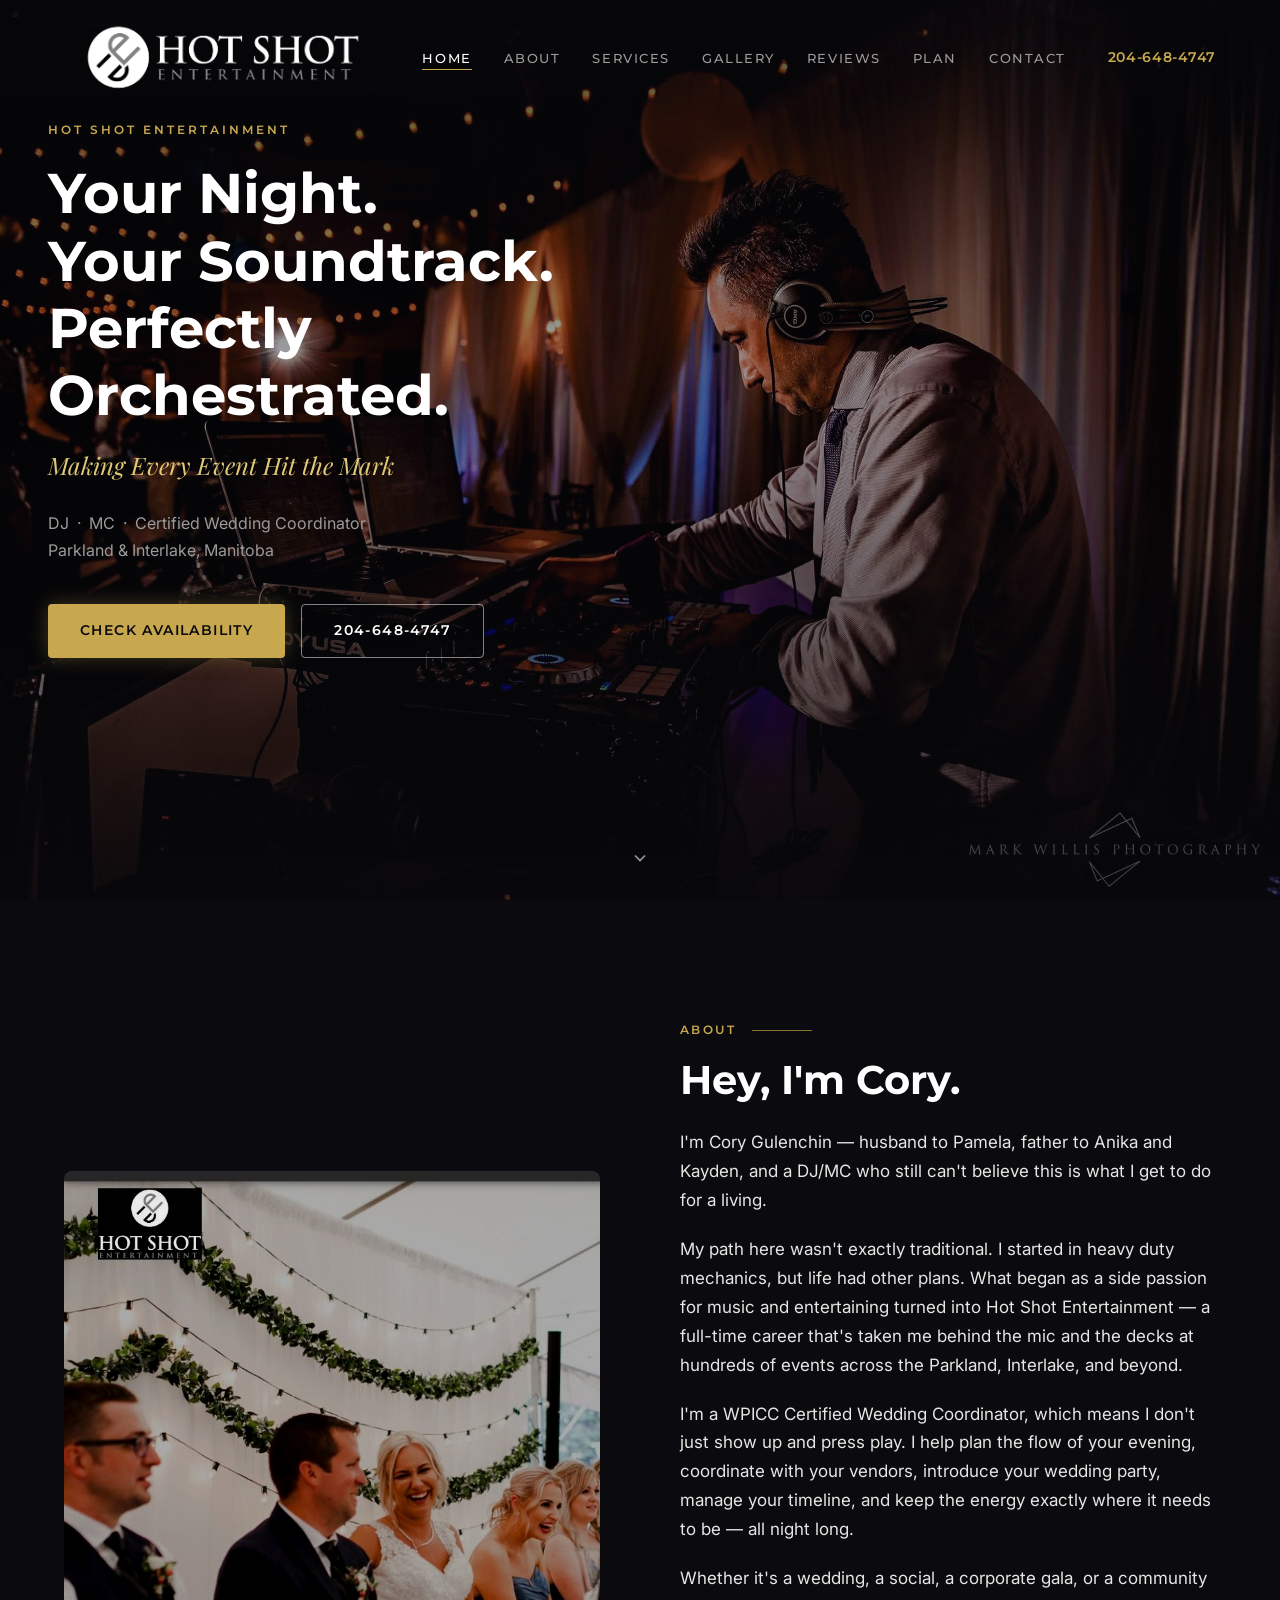
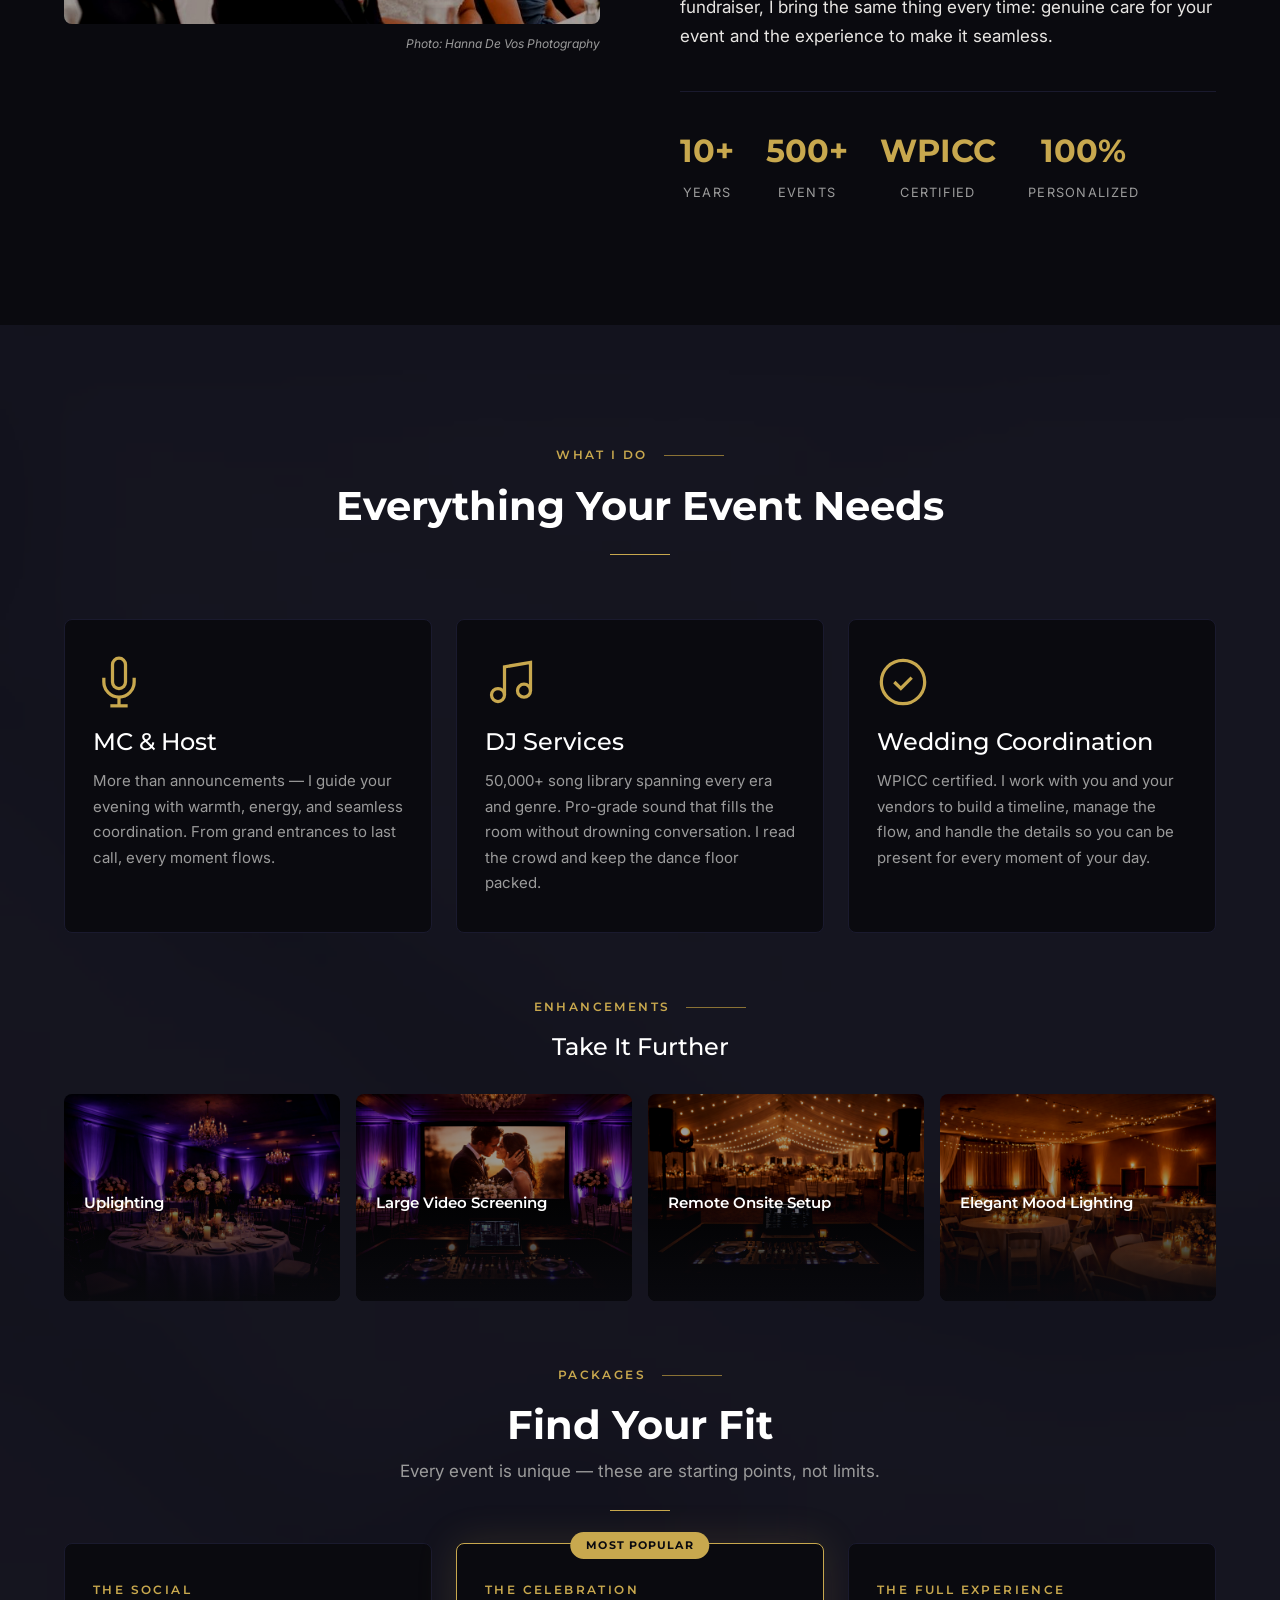
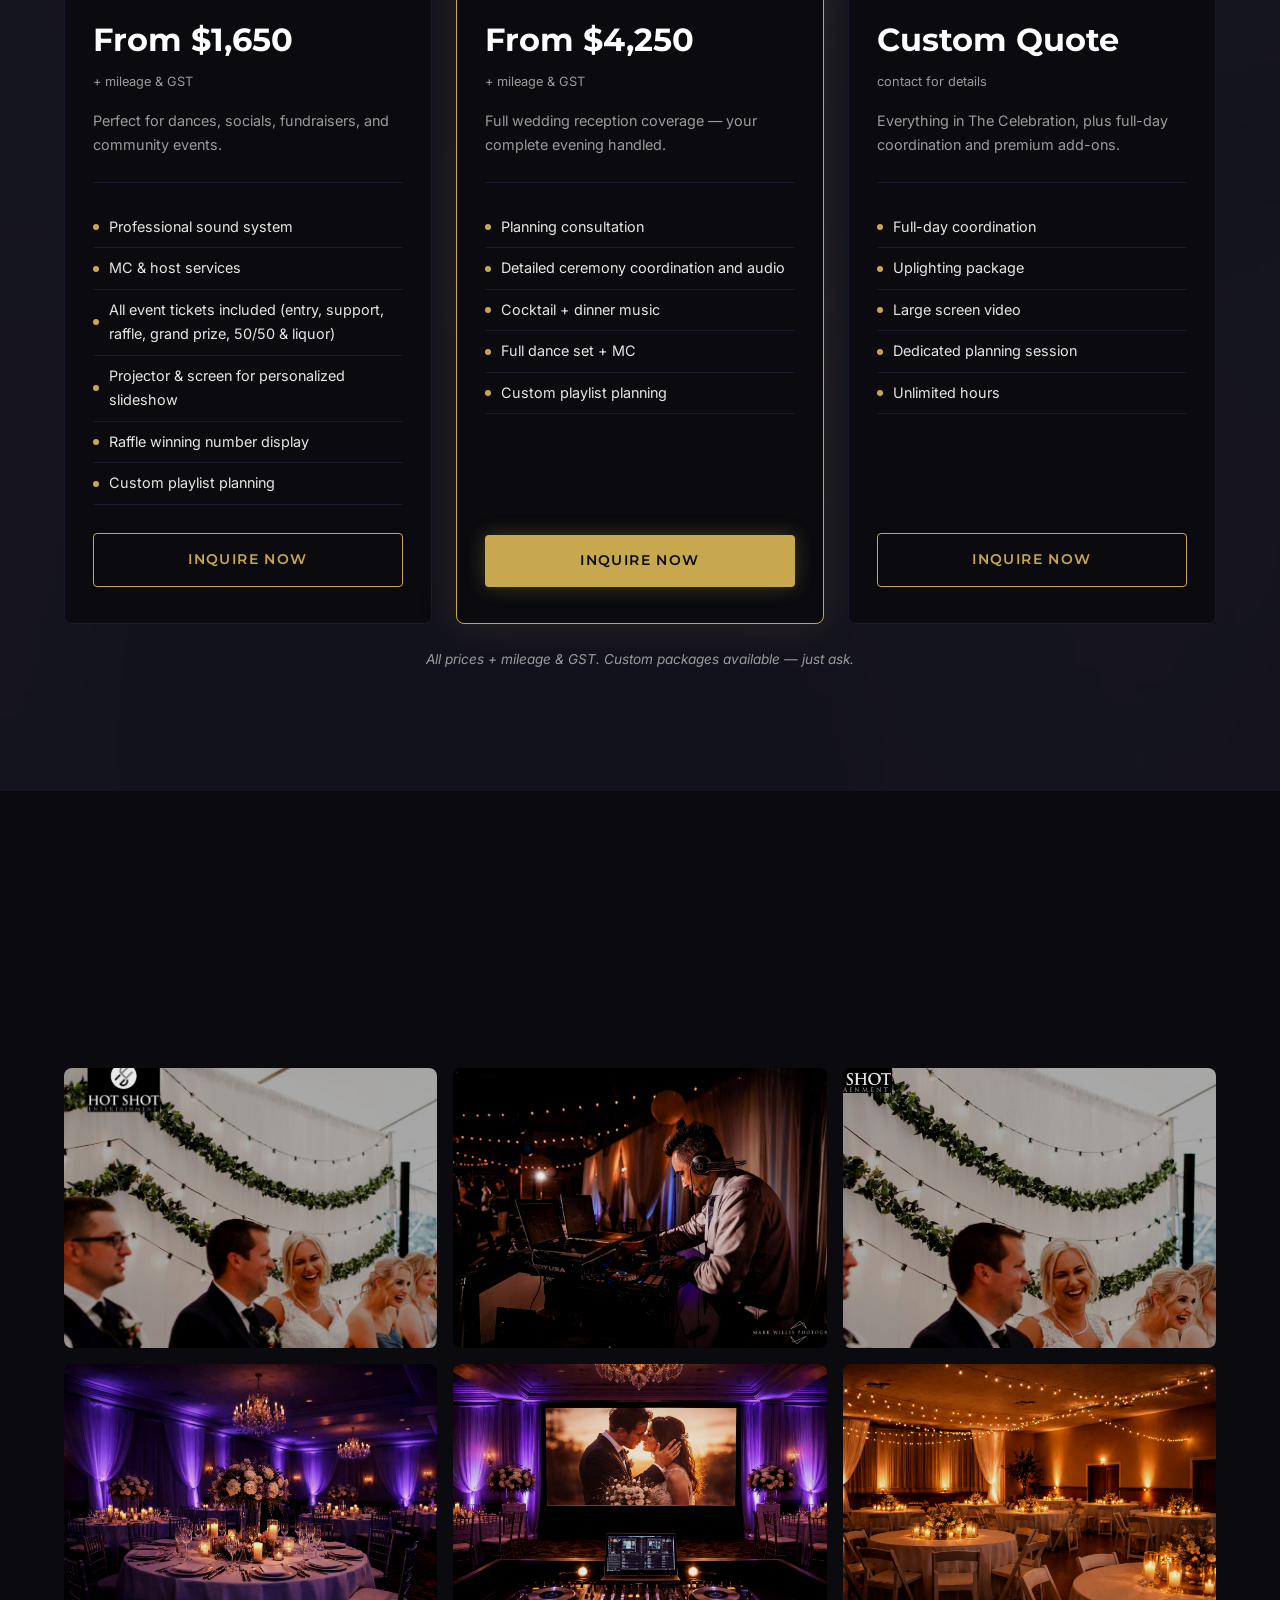
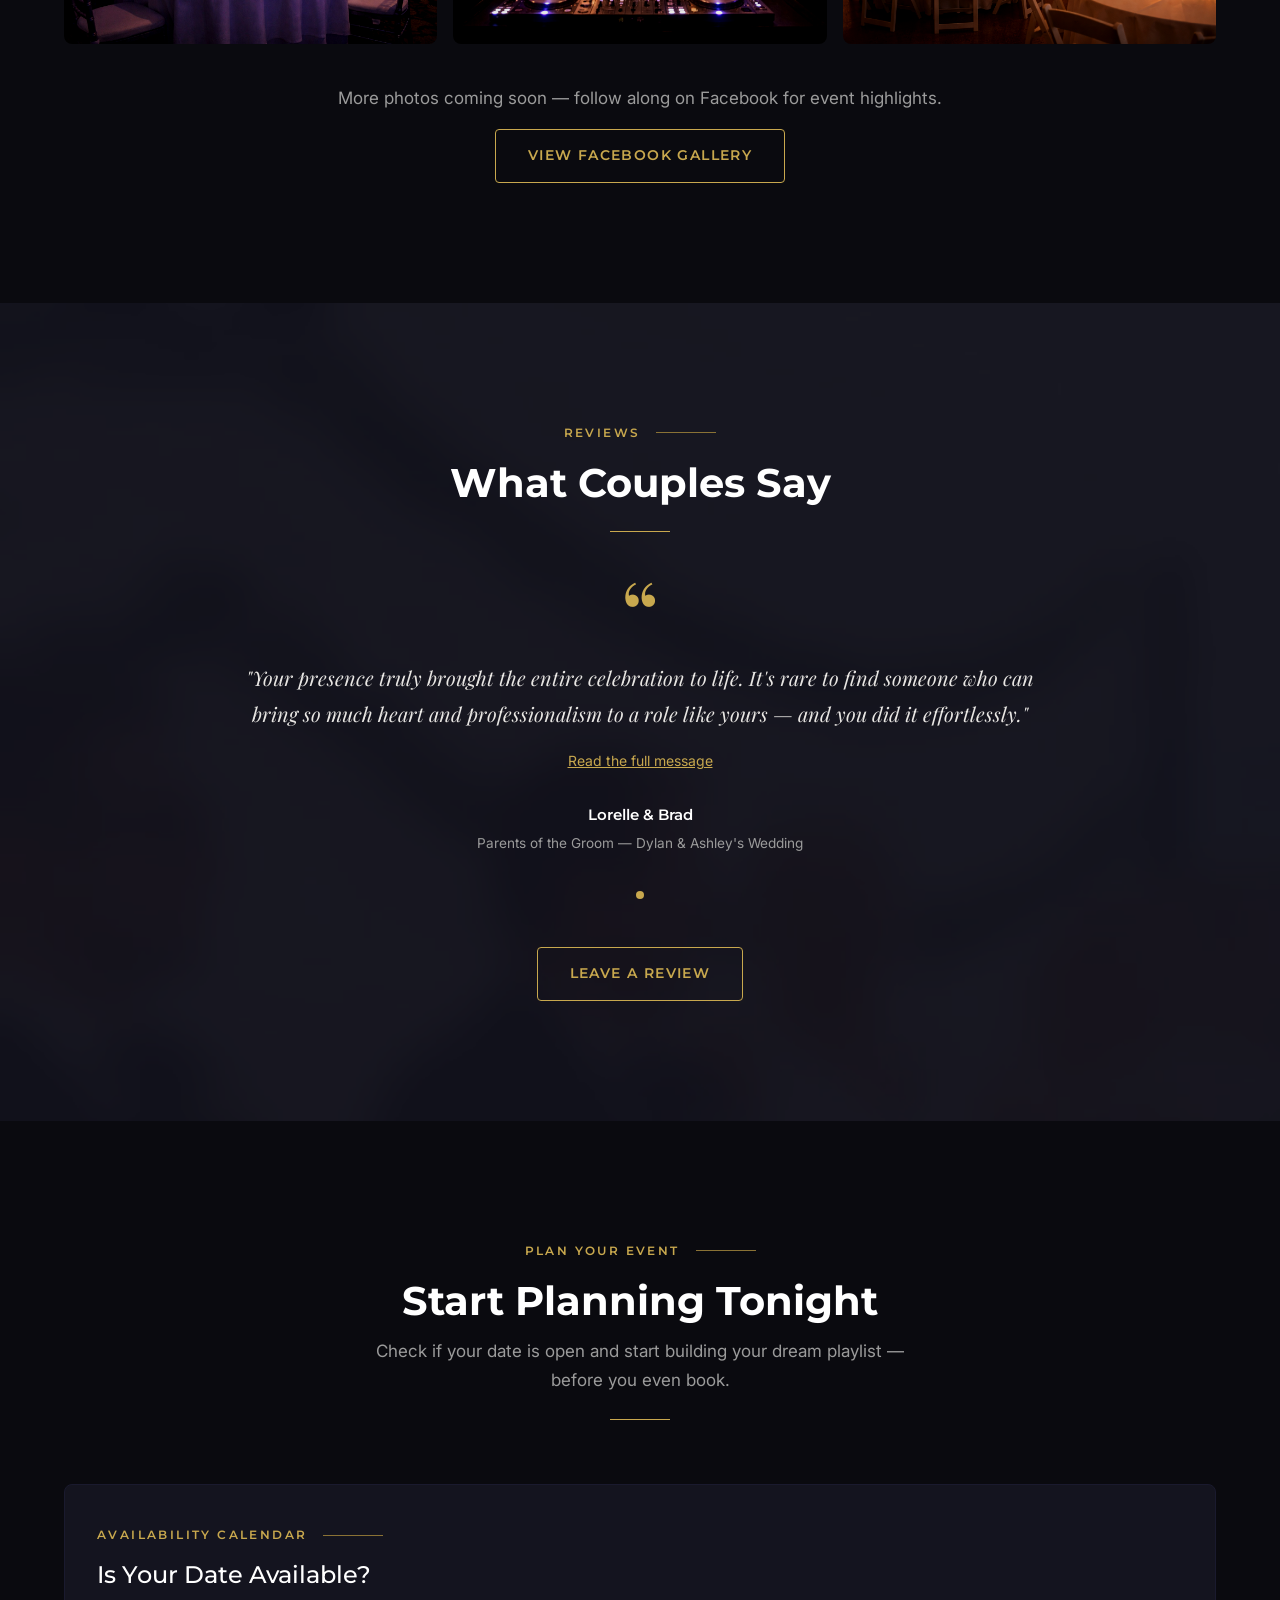
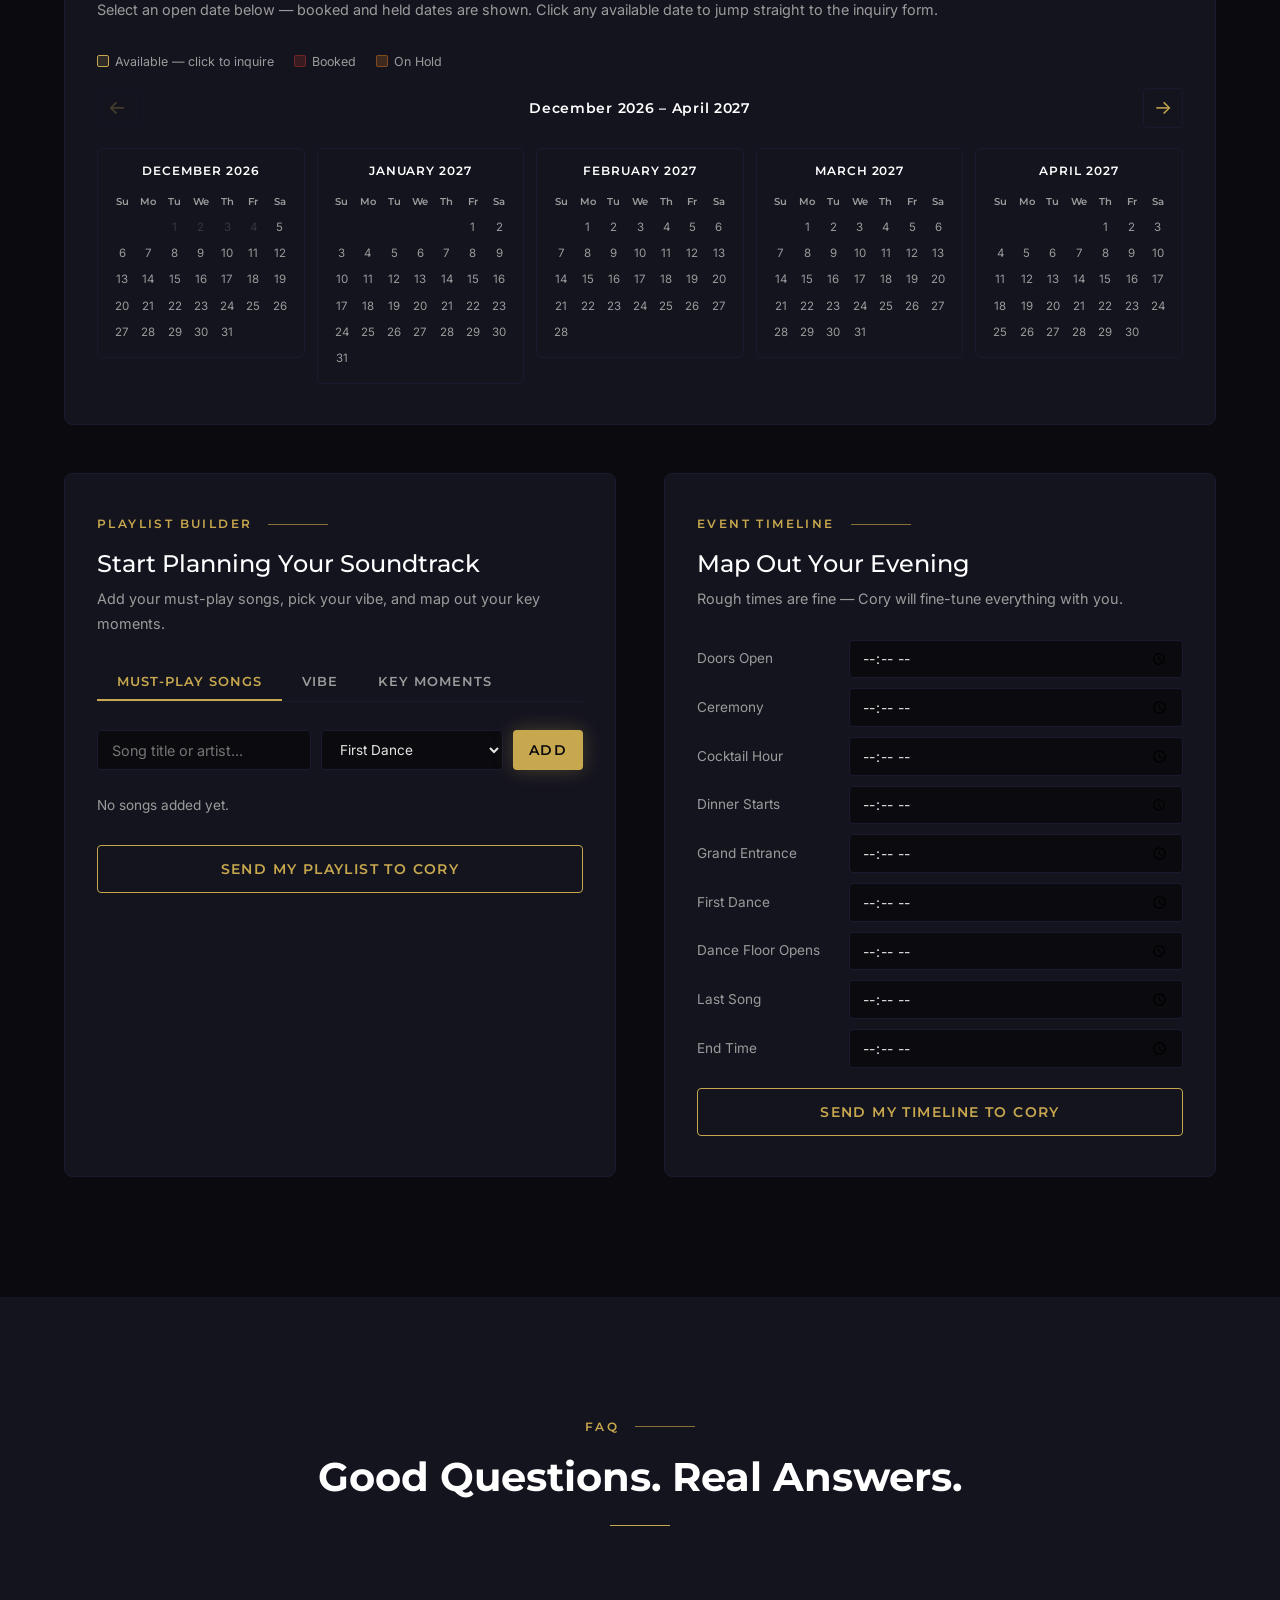
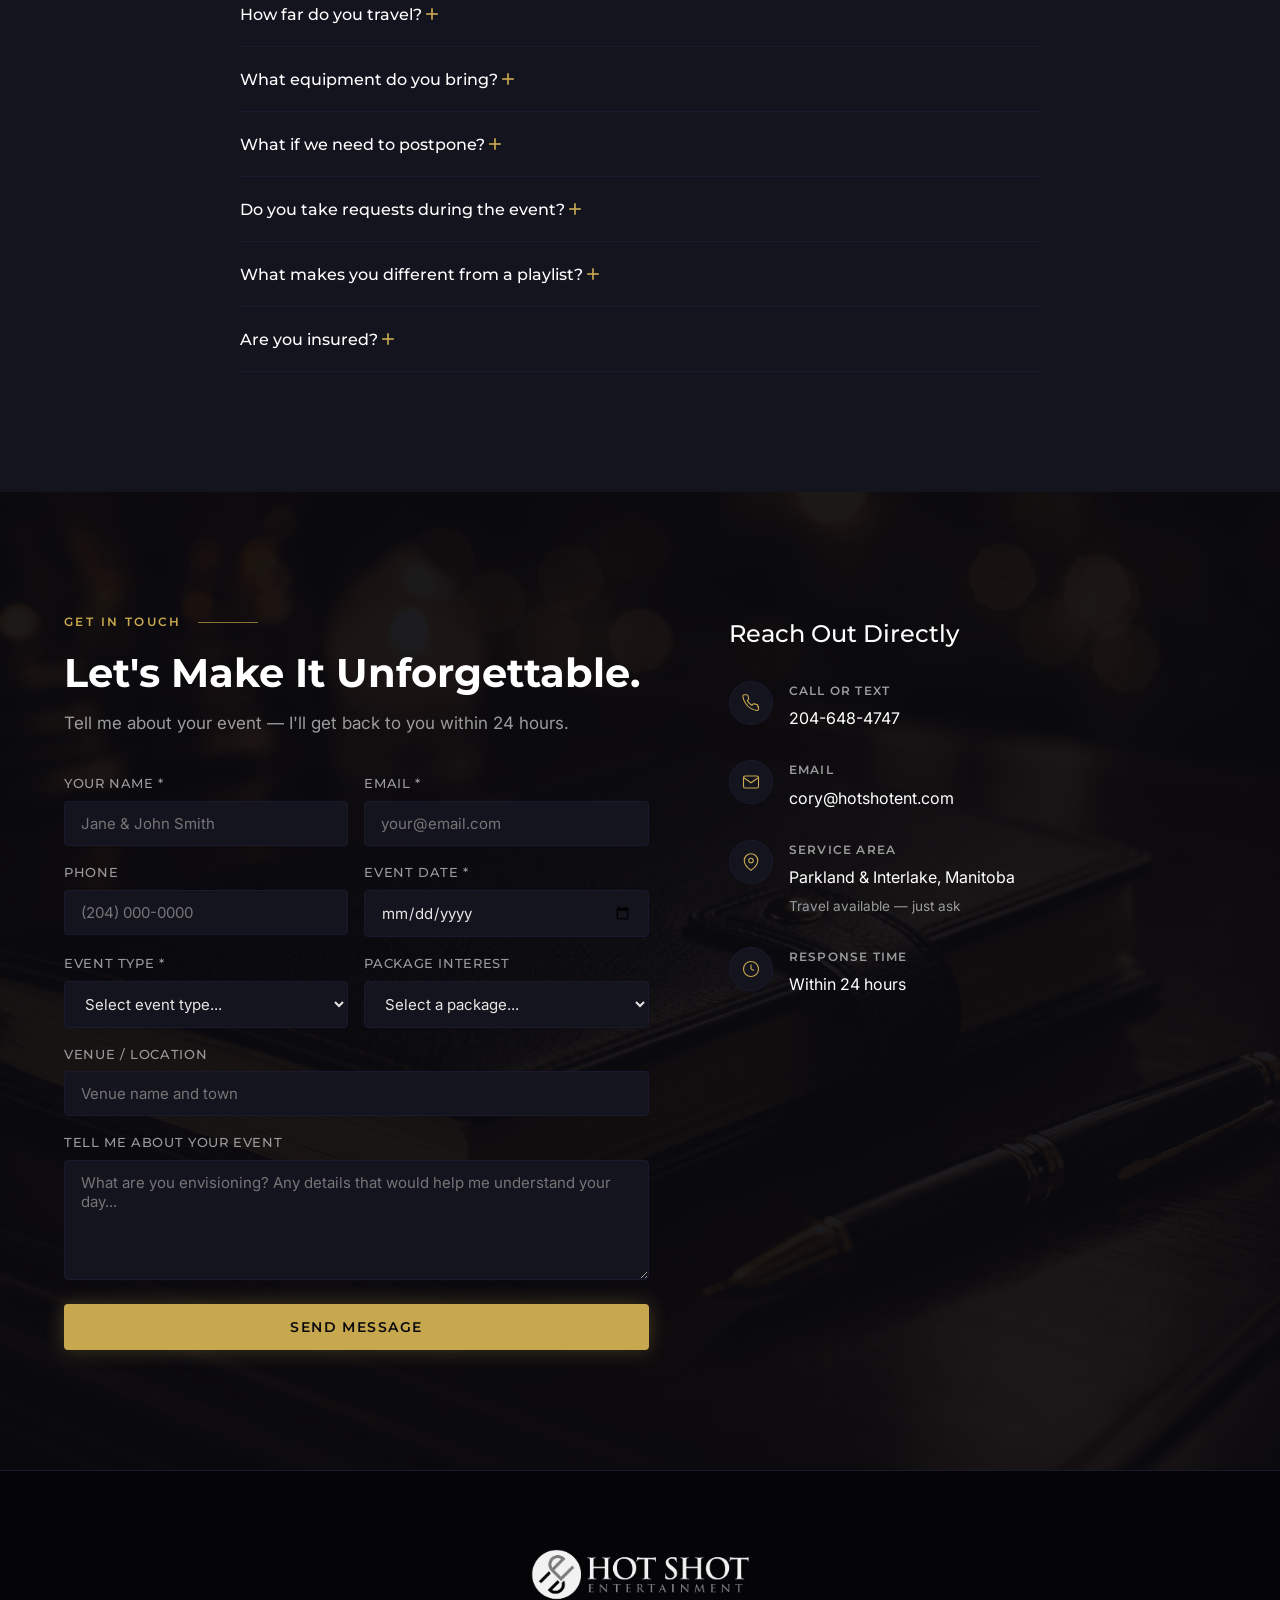
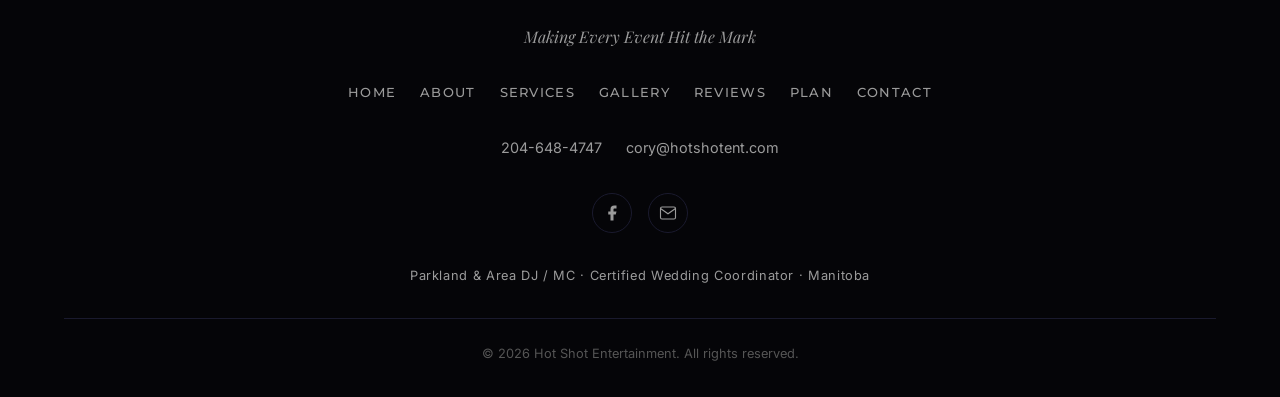
==== commit 78d20d0a: "fix footer email - remove Cloudflare obfuscation" ====
--- a/index.html
+++ b/index.html
@@ -509,7 +509,7 @@
     </nav>
     <div class="footer-contact">
       <a href="tel:+12046484747" id="footer-phone">204-648-4747</a>
-      <a href="/cdn-cgi/l/email-protection#385b574a417850574c4b50574c5d564c165b5755" id="footer-email"><span class="__cf_email__" data-cfemail="563539242f163e3922253e39223338227835393b">[email&#160;protected]</span></a>
+        <a href="mailto:cory@hotshotent.com" id="footer-email">cory@hotshotent.com</a>
     </div>
     <div class="footer-social">
       <a href="https://www.facebook.com/hotshotent" id="social-fb" target="_blank" rel="noopener" aria-label="Facebook">
